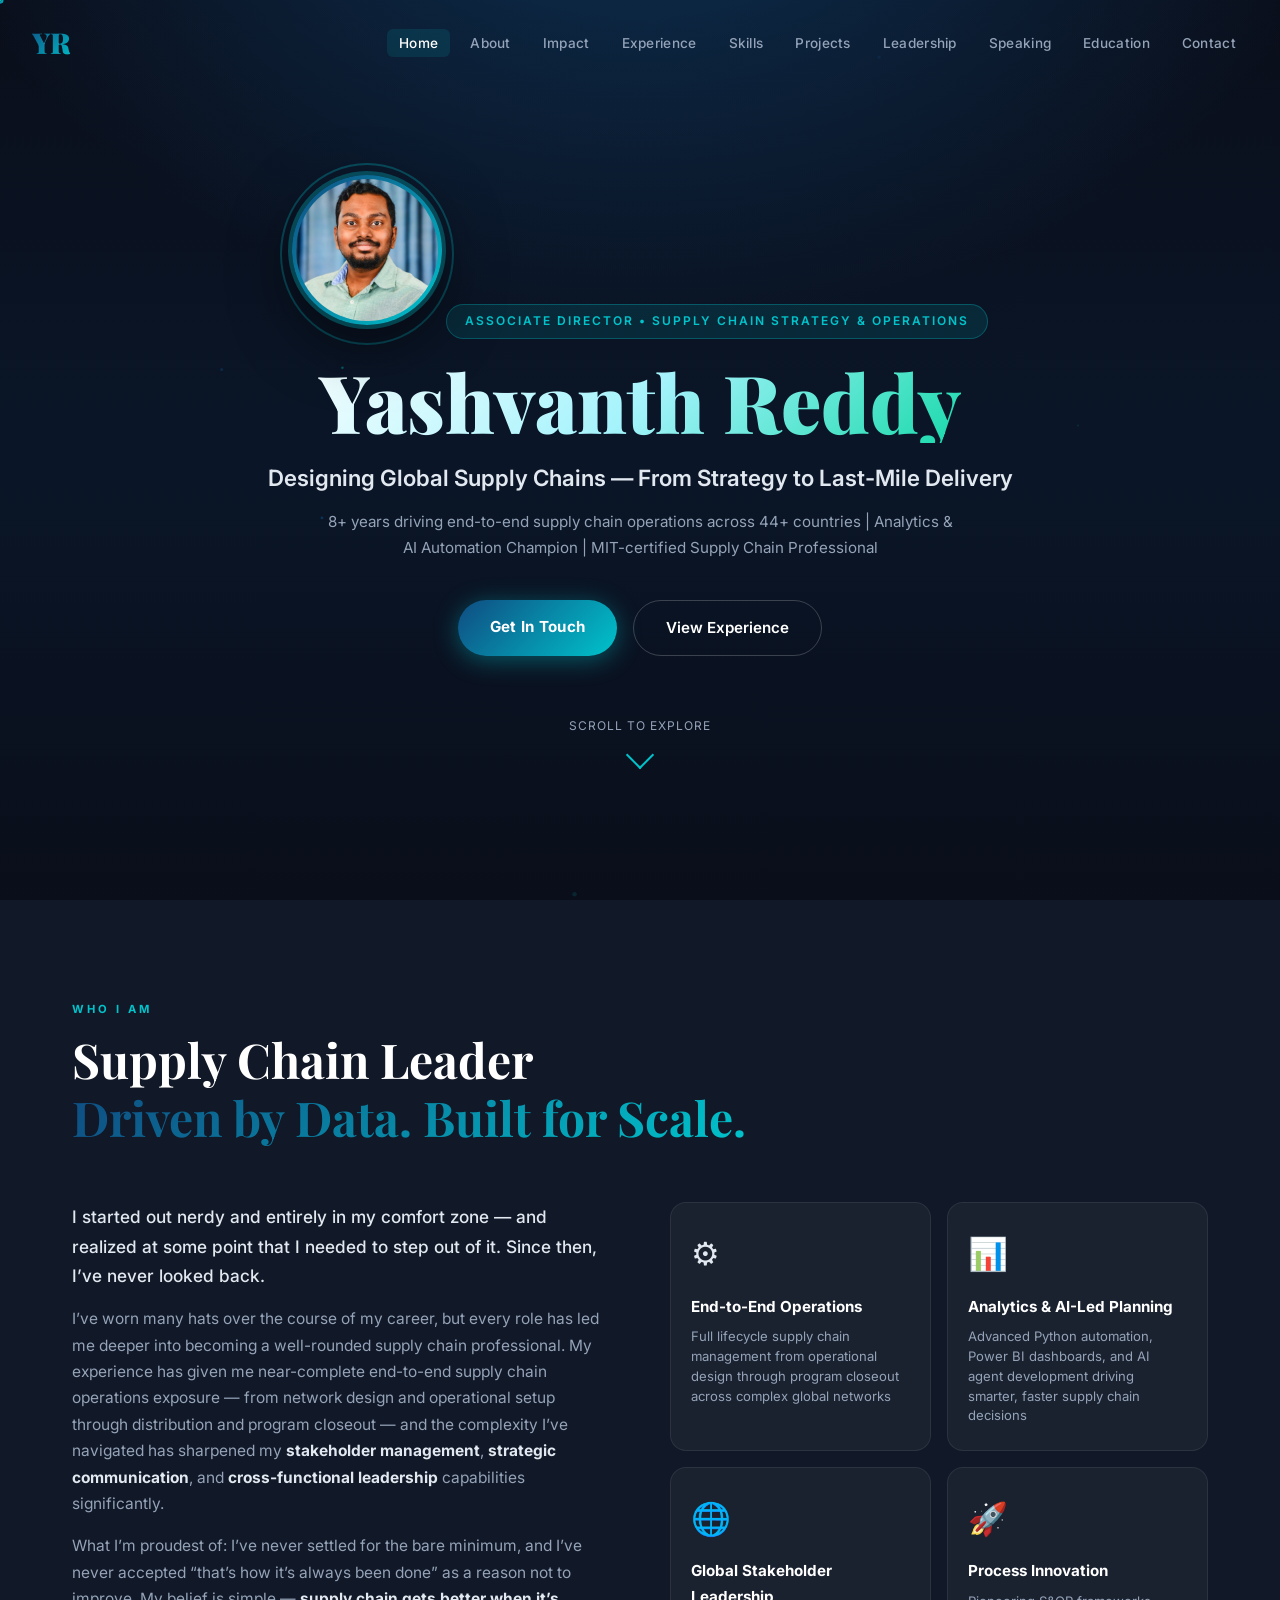
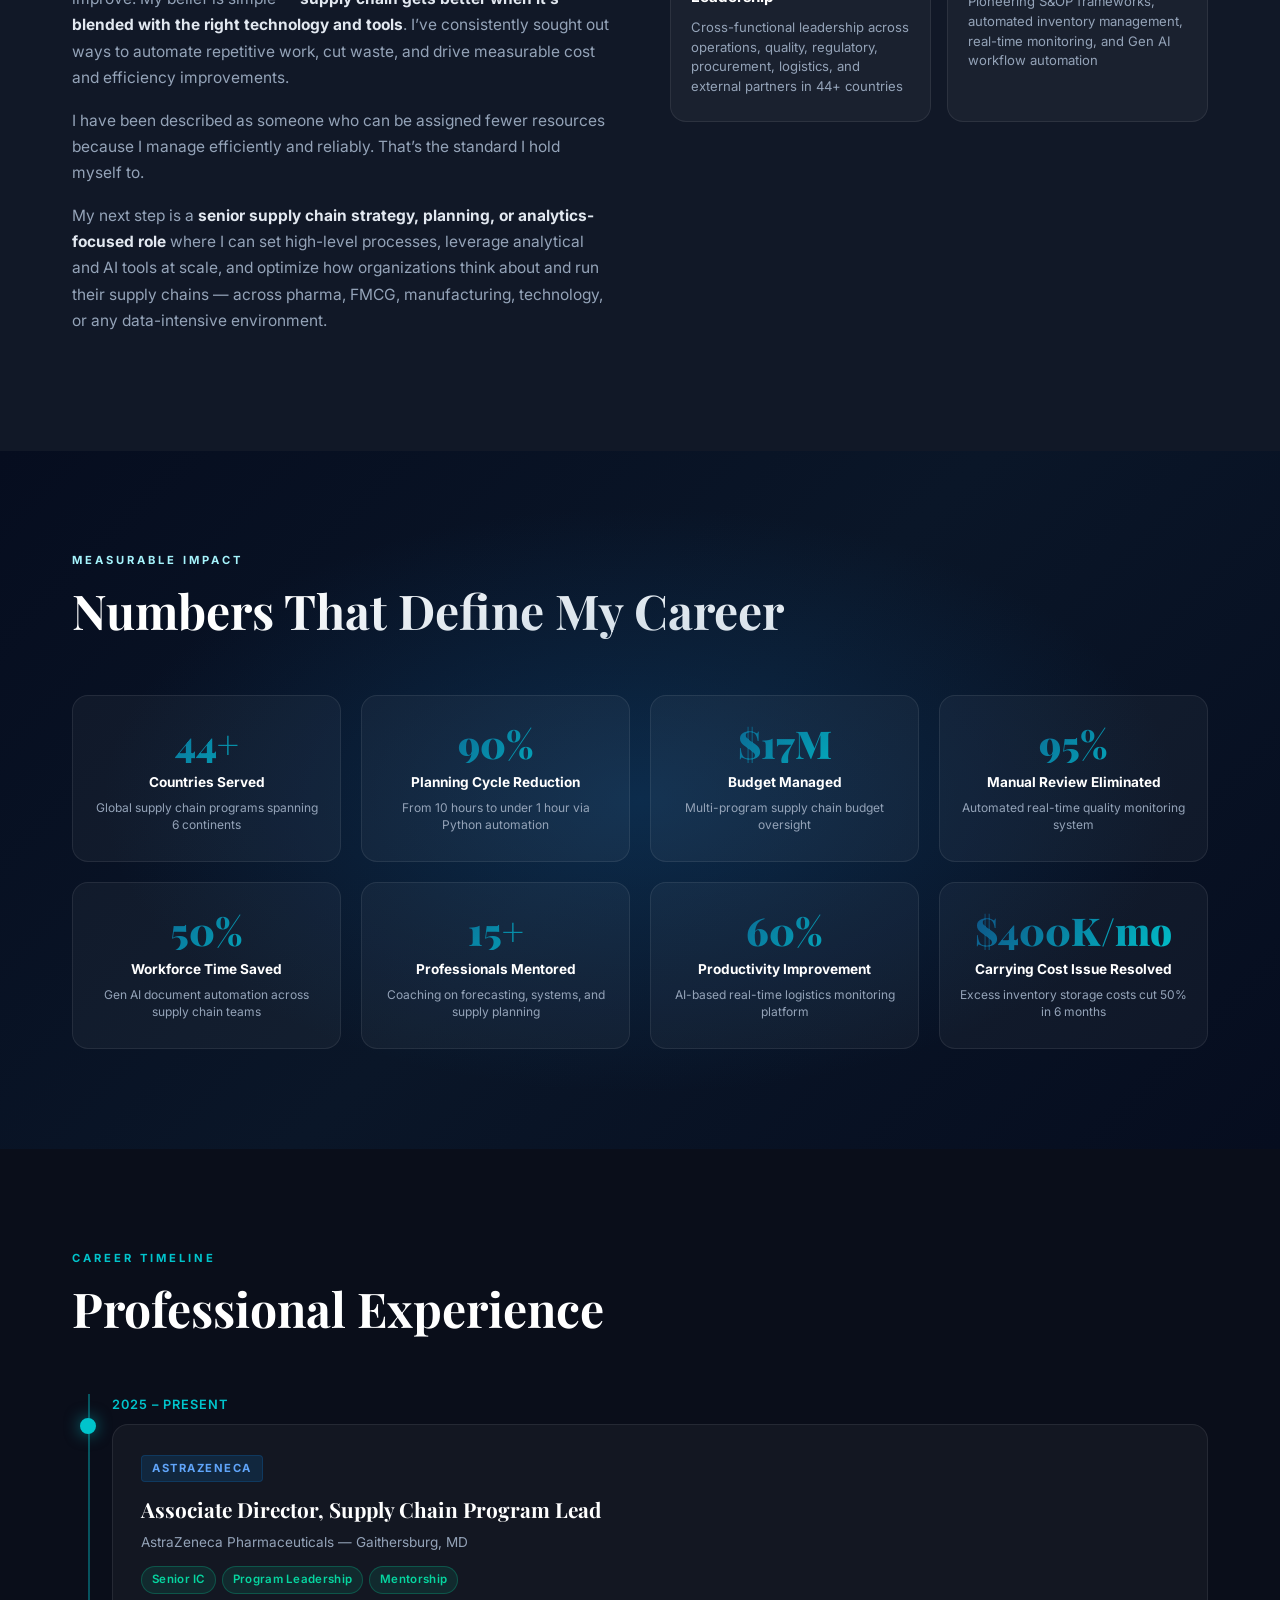
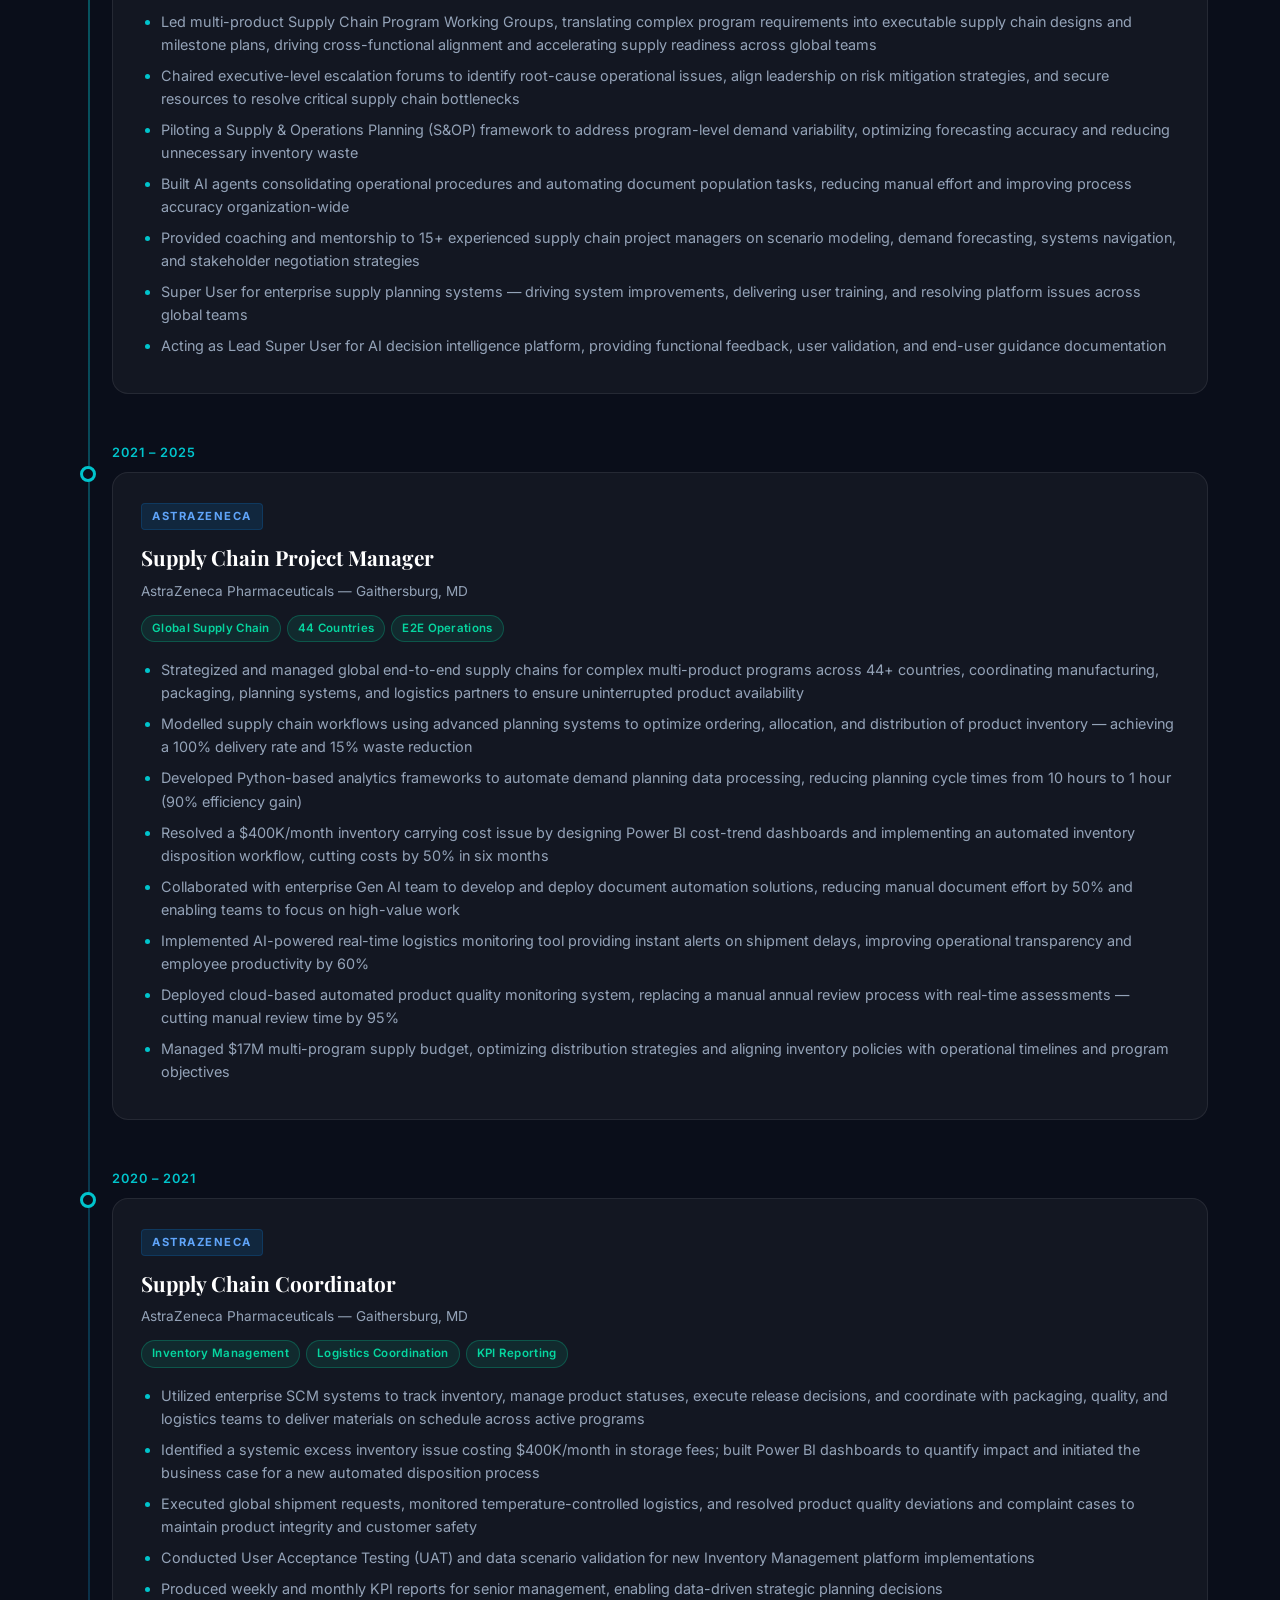
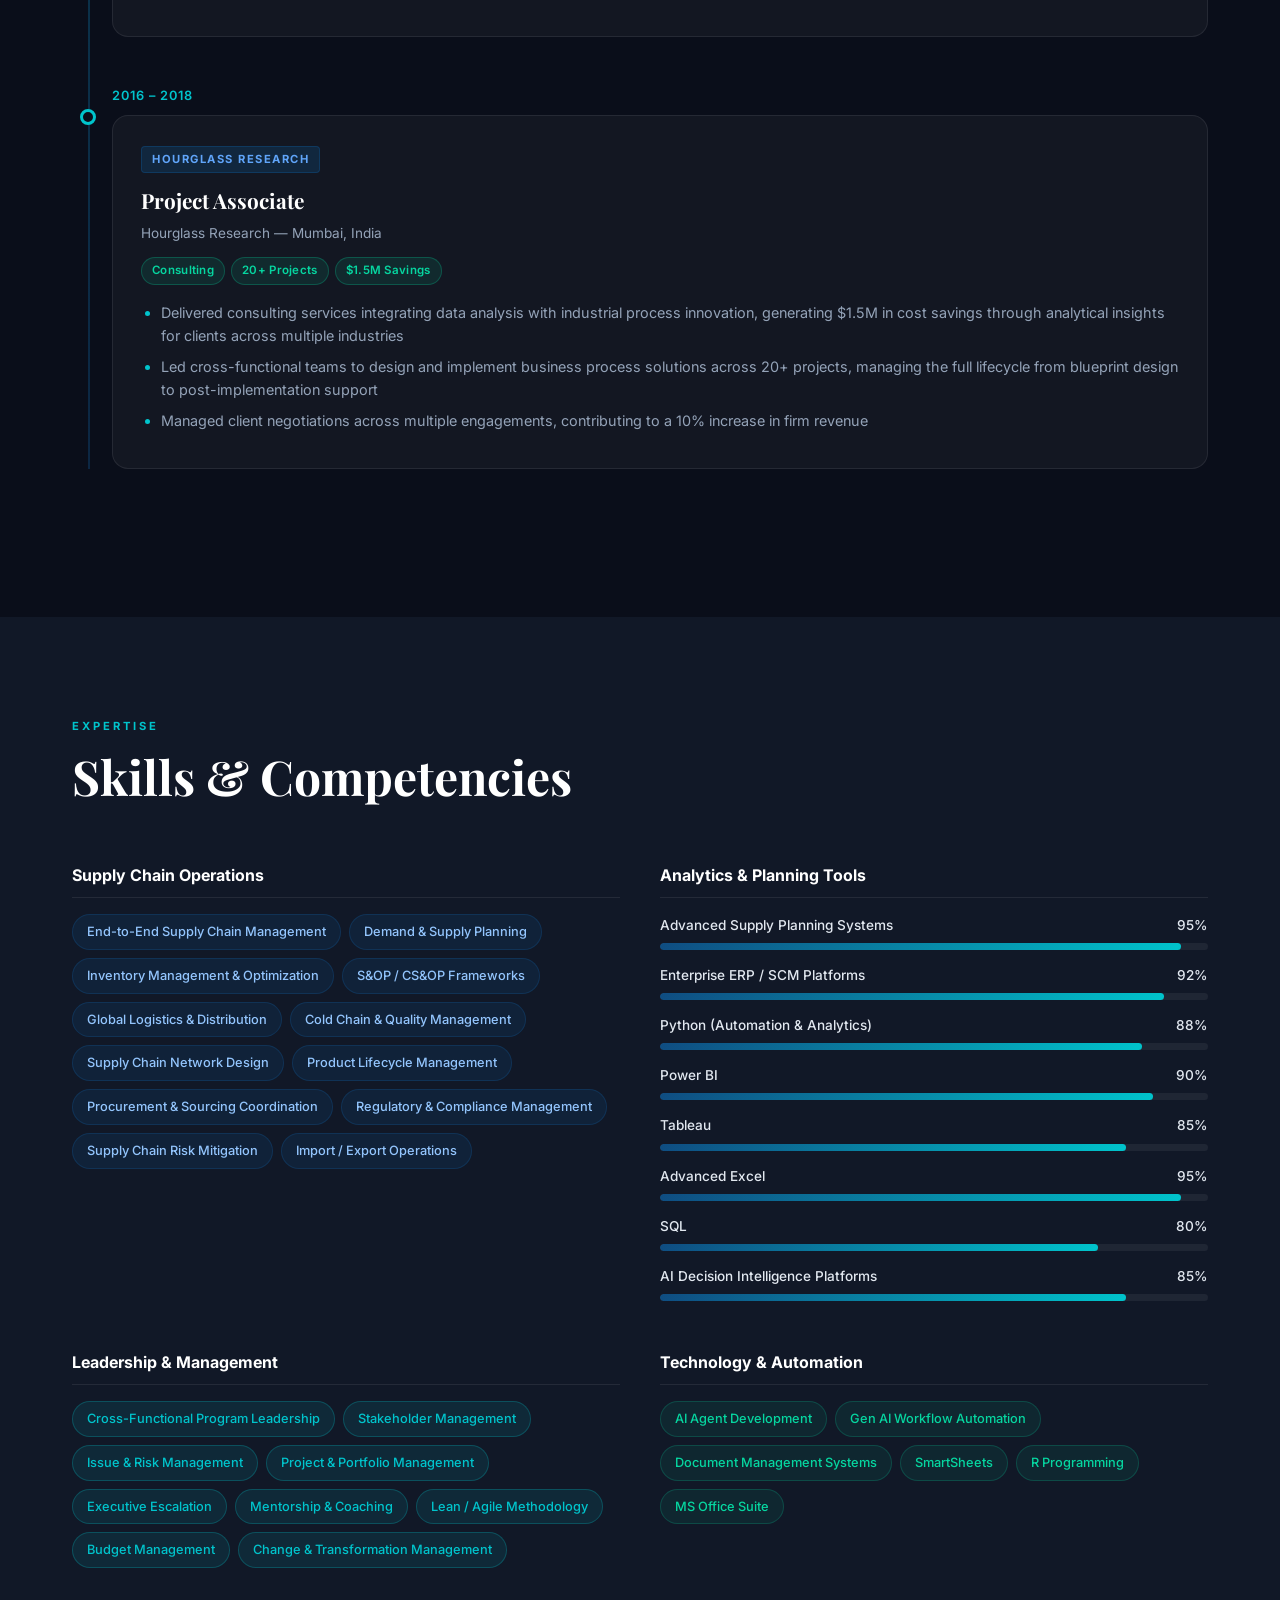
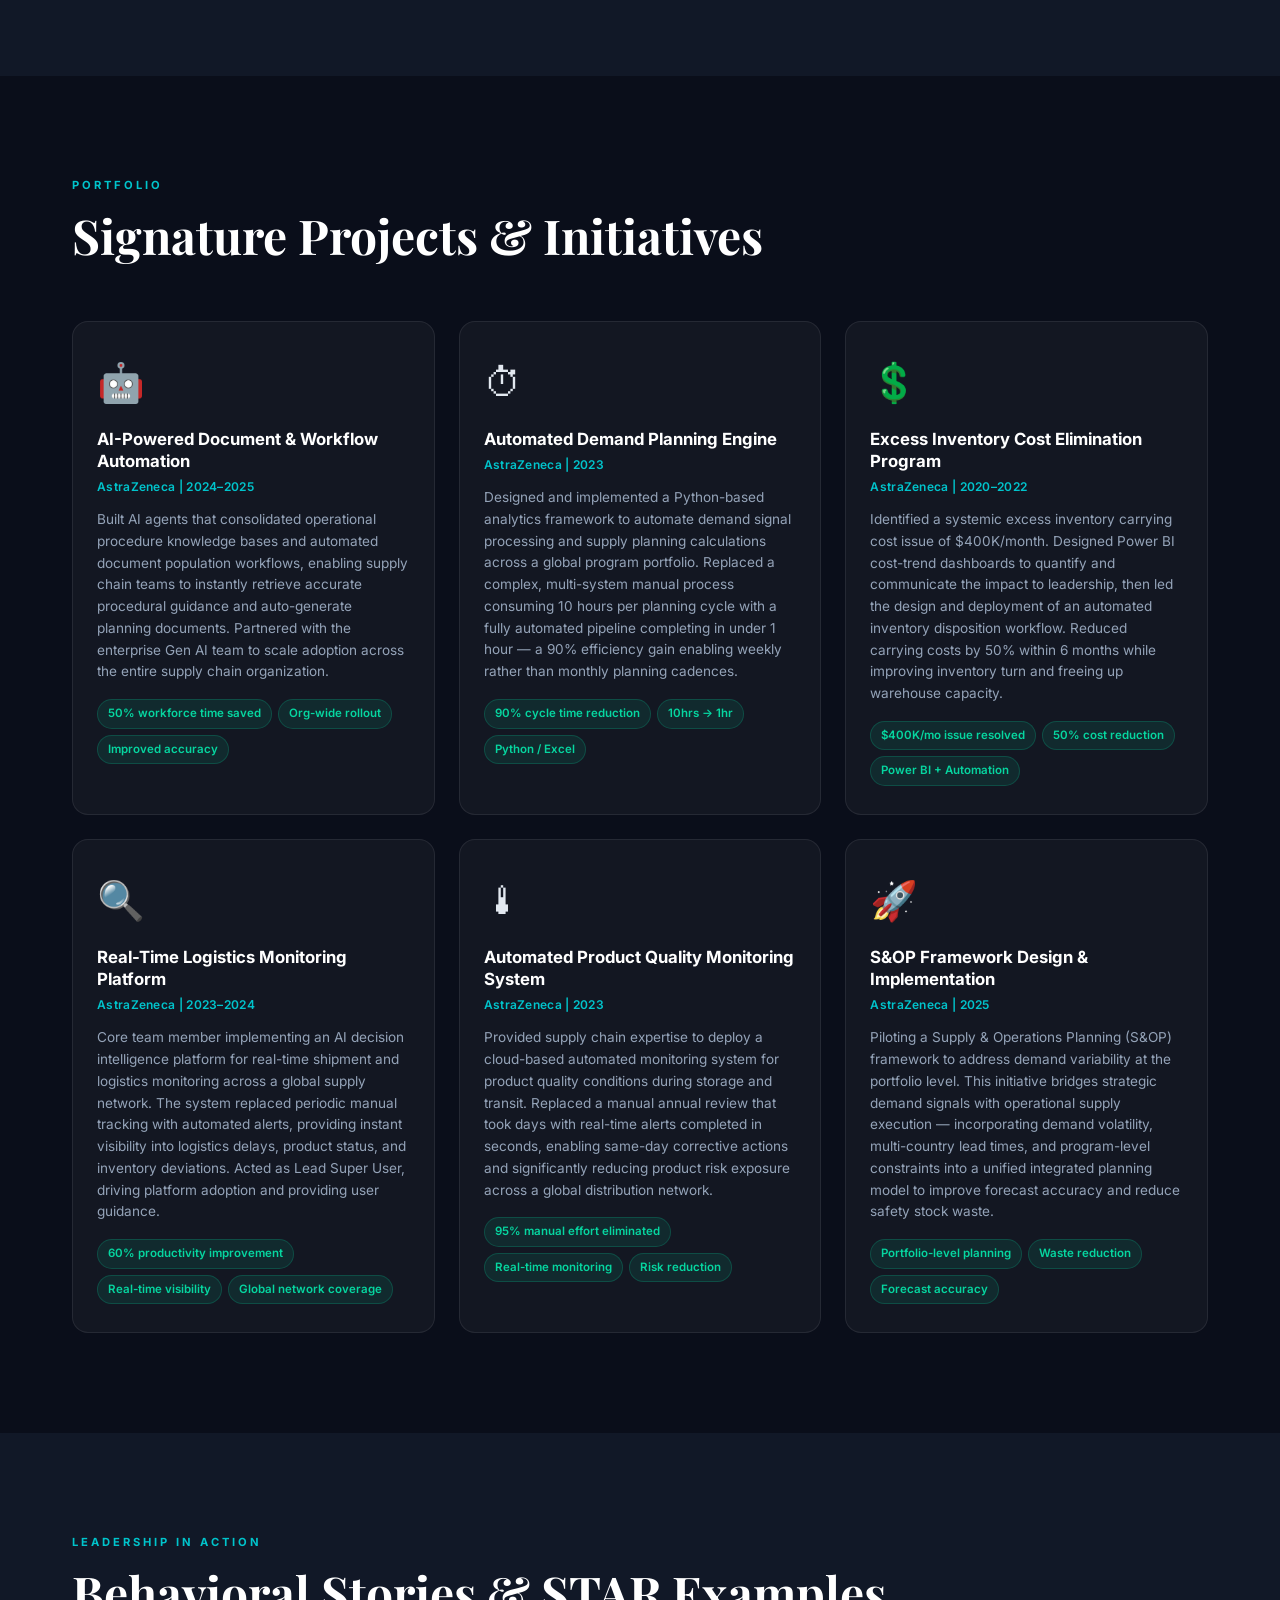
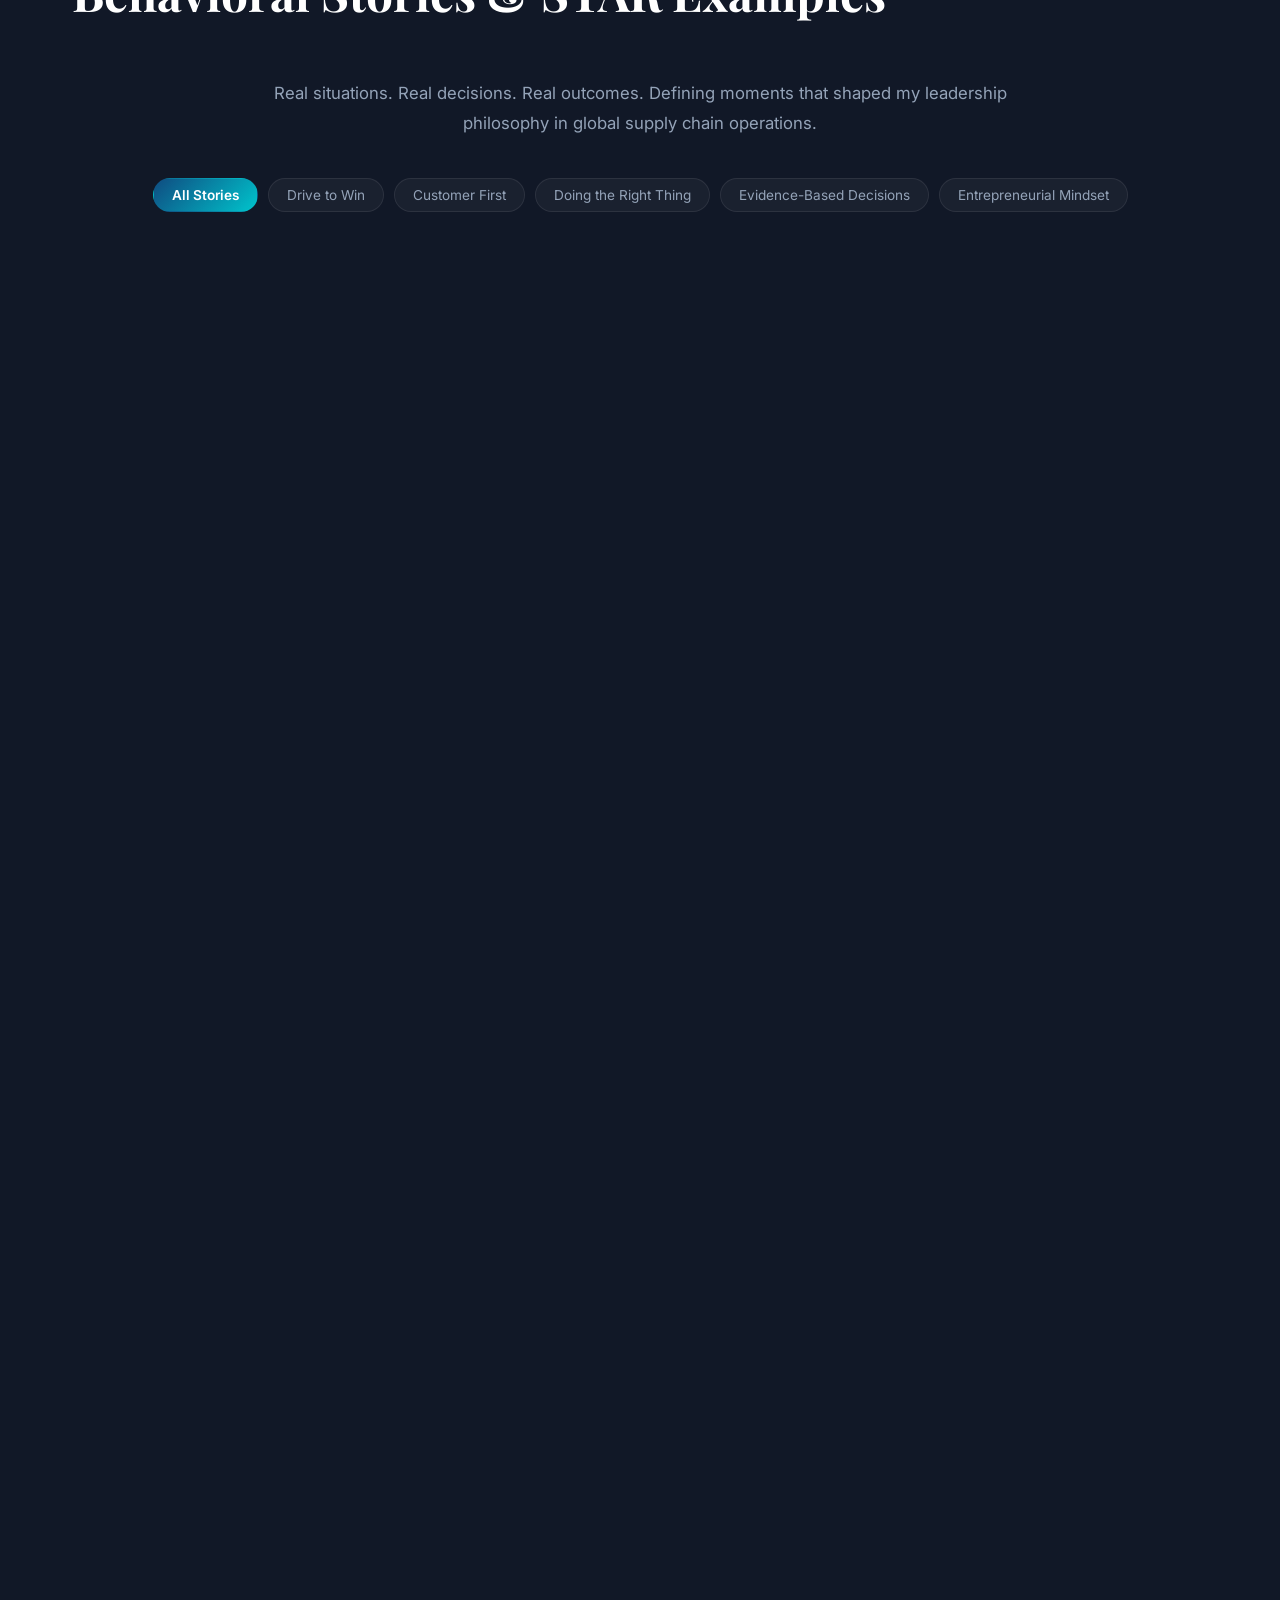
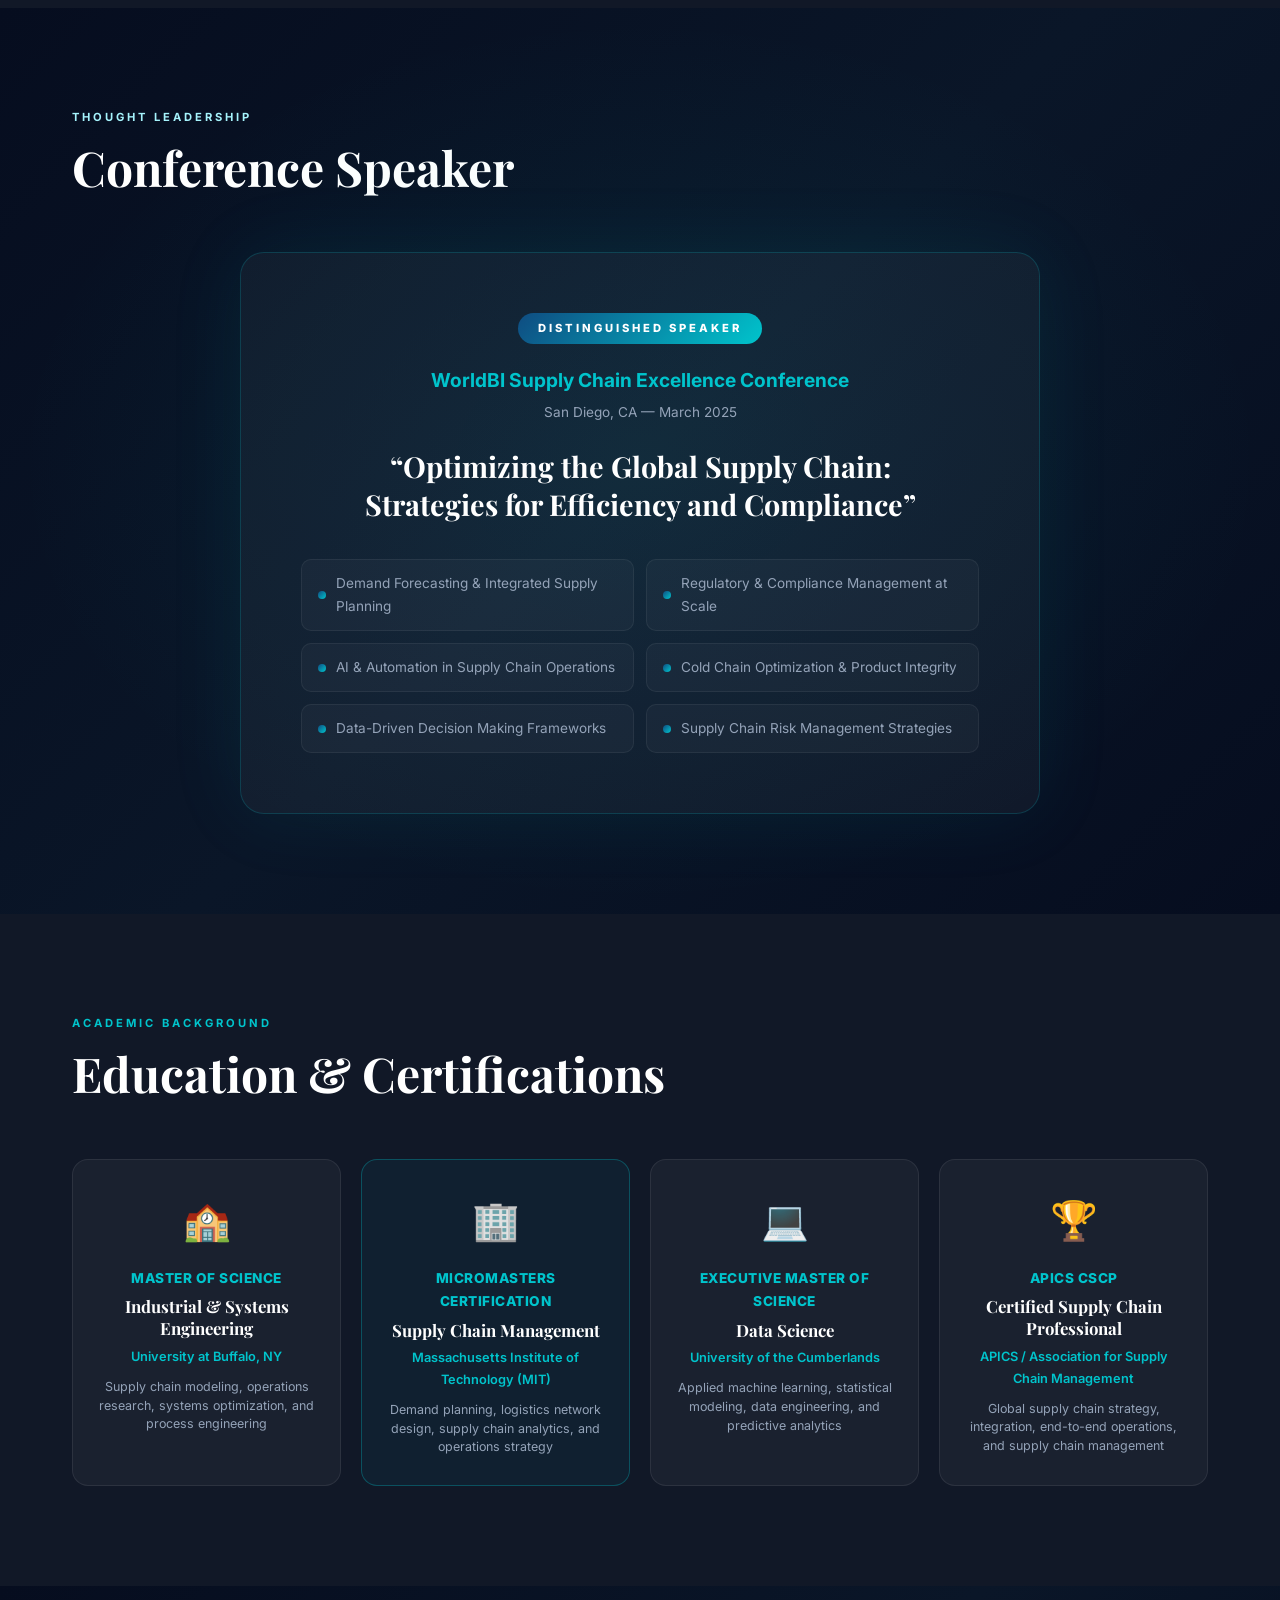
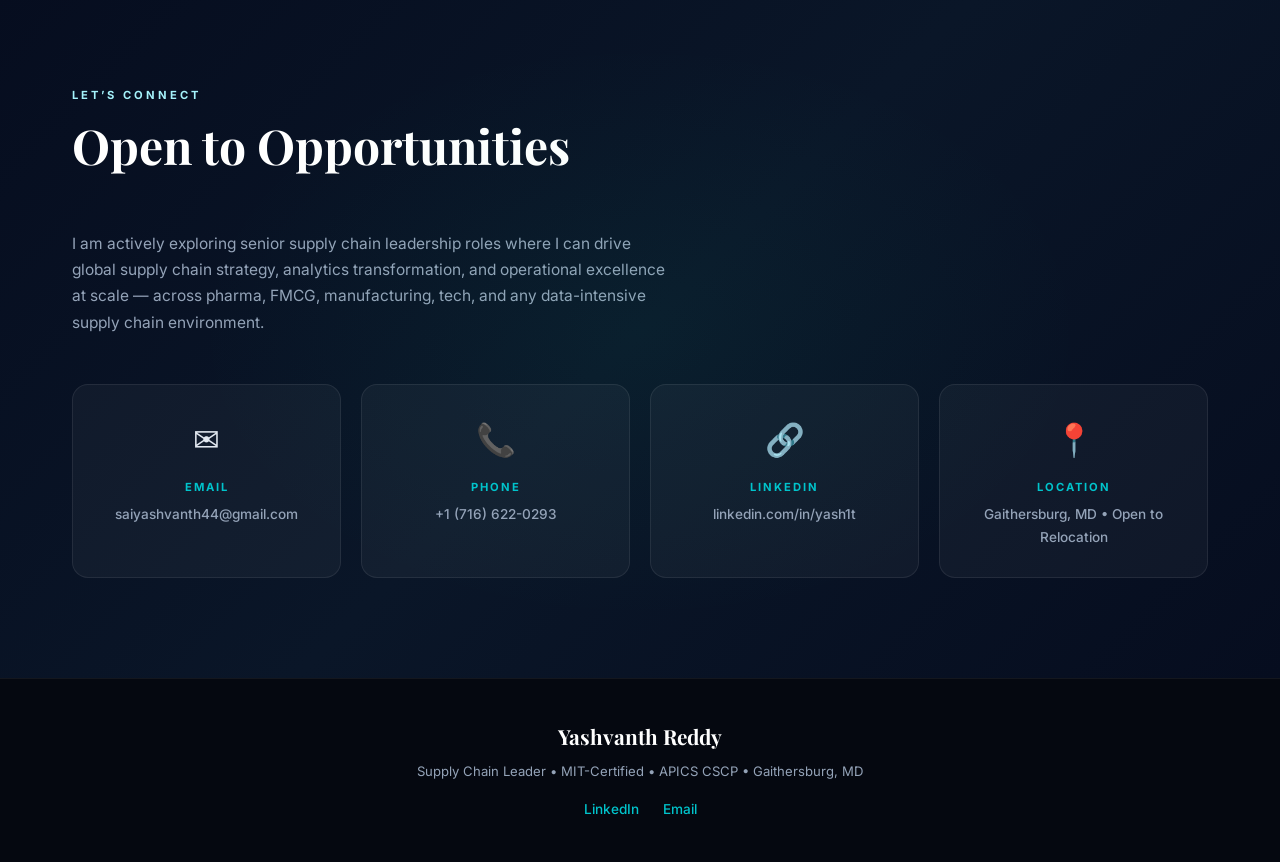
==== v2/index.html @ c94b465d "Initial portfolio deployment" ====
<!DOCTYPE html>
<html lang="en">
<head>
  <meta charset="UTF-8" />
  <meta name="viewport" content="width=device-width, initial-scale=1.0" />
  <title>Yashvanth Reddy | Supply Chain Leader</title>
  <link rel="preconnect" href="https://fonts.googleapis.com" />
  <link href="https://fonts.googleapis.com/css2?family=Inter:wght@300;400;500;600;700;800;900&family=Playfair+Display:wght@700;900&display=swap" rel="stylesheet" />
  <link rel="stylesheet" href="style.css" />
  <link rel="stylesheet" href="stories_extra.css" />
</head>
<body>

<!-- ===================== NAVIGATION ===================== -->
<nav id="navbar">
  <div class="nav-container">
    <div class="nav-logo">YR</div>
    <ul class="nav-links">
      <li><a href="#hero">Home</a></li>
      <li><a href="#about">About</a></li>
      <li><a href="#impact">Impact</a></li>
      <li><a href="#experience">Experience</a></li>
      <li><a href="#skills">Skills</a></li>
      <li><a href="#projects">Projects</a></li>
      <li><a href="#stories">Leadership</a></li>
      <li><a href="#speaking">Speaking</a></li>
      <li><a href="#education">Education</a></li>
      <li><a href="#contact">Contact</a></li>
    </ul>
    <div class="nav-toggle" id="navToggle">
      <span></span><span></span><span></span>
    </div>
  </div>
</nav>

<!-- ===================== HERO ===================== -->
<section id="hero">
  <div class="hero-particles" id="particles"></div>
  <div class="hero-content">
    <div class="hero-photo-wrap">
      <img src="profile.jpg" alt="Yashvanth Reddy" class="hero-photo" />
      <div class="hero-photo-ring"></div>
    </div>
    <div class="hero-badge">Associate Director &bull; Supply Chain Strategy &amp; Operations</div>
    <h1 class="hero-name">Yashvanth Reddy</h1>
    <p class="hero-tagline">Designing Global Supply Chains &mdash; From Strategy to Last-Mile Delivery</p>
    <p class="hero-sub">8+ years driving end-to-end supply chain operations across 44+ countries | Analytics &amp; AI Automation Champion | MIT-certified Supply Chain Professional</p>
    <div class="hero-cta-wrap">
      <a href="#contact" class="btn-primary">Get In Touch</a>
      <a href="#experience" class="btn-outline">View Experience</a>
    </div>
    <div class="hero-scroll-hint">
      <span>Scroll to explore</span>
      <div class="scroll-arrow"></div>
    </div>
  </div>
</section>

<!-- ===================== ABOUT ===================== -->
<section id="about">
  <div class="section-container">
    <div class="section-label">Who I Am</div>
    <h2 class="section-title">Supply Chain Leader<br/><span class="gradient-text">Driven by Data. Built for Scale.</span></h2>
    <div class="about-grid">
      <div class="about-text">
        <p class="about-intro">I started out nerdy and entirely in my comfort zone &mdash; and realized at some point that I needed to step out of it. Since then, I&rsquo;ve never looked back.</p>
        <p>I&rsquo;ve worn many hats over the course of my career, but every role has led me deeper into becoming a well-rounded supply chain professional. My experience has given me near-complete end-to-end supply chain operations exposure &mdash; from network design and operational setup through distribution and program closeout &mdash; and the complexity I&rsquo;ve navigated has sharpened my <strong>stakeholder management</strong>, <strong>strategic communication</strong>, and <strong>cross-functional leadership</strong> capabilities significantly.</p>
        <p>What I&rsquo;m proudest of: I&rsquo;ve never settled for the bare minimum, and I&rsquo;ve never accepted &ldquo;that&rsquo;s how it&rsquo;s always been done&rdquo; as a reason not to improve. My belief is simple &mdash; <strong>supply chain gets better when it&rsquo;s blended with the right technology and tools</strong>. I&rsquo;ve consistently sought out ways to automate repetitive work, cut waste, and drive measurable cost and efficiency improvements.</p>
        <p>I have been described as someone who can be assigned fewer resources because I manage efficiently and reliably. That&rsquo;s the standard I hold myself to.</p>
        <p>My next step is a <strong>senior supply chain strategy, planning, or analytics-focused role</strong> where I can set high-level processes, leverage analytical and AI tools at scale, and optimize how organizations think about and run their supply chains &mdash; across pharma, FMCG, manufacturing, technology, or any data-intensive environment.
      </div>
      <div class="about-pillars">
        <div class="pillar-card">
          <div class="pillar-icon">&#9881;</div>
          <div class="pillar-title">End-to-End Operations</div>
          <div class="pillar-desc">Full lifecycle supply chain management from operational design through program closeout across complex global networks</div>
        </div>
        <div class="pillar-card">
          <div class="pillar-icon">&#128202;</div>
          <div class="pillar-title">Analytics &amp; AI-Led Planning</div>
          <div class="pillar-desc">Advanced Python automation, Power BI dashboards, and AI agent development driving smarter, faster supply chain decisions</div>
        </div>
        <div class="pillar-card">
          <div class="pillar-icon">&#127760;</div>
          <div class="pillar-title">Global Stakeholder Leadership</div>
          <div class="pillar-desc">Cross-functional leadership across operations, quality, regulatory, procurement, logistics, and external partners in 44+ countries</div>
        </div>
        <div class="pillar-card">
          <div class="pillar-icon">&#128640;</div>
          <div class="pillar-title">Process Innovation</div>
          <div class="pillar-desc">Pioneering S&amp;OP frameworks, automated inventory management, real-time monitoring, and Gen AI workflow automation</div>
        </div>
      </div>
    </div>
  </div>
</section>

<!-- ===================== IMPACT METRICS ===================== -->
<section id="impact">
  <div class="impact-bg"></div>
  <div class="section-container">
    <div class="section-label" style="color:#a5f3fc;">Measurable Impact</div>
    <h2 class="section-title" style="color:#fff;">Numbers That Define My Career</h2>
    <div class="metrics-grid">
      <div class="metric-card">
        <div class="metric-number" data-target="44" data-suffix="+">0</div>
        <div class="metric-label">Countries Served</div>
        <div class="metric-desc">Global supply chain programs spanning 6 continents</div>
      </div>
      <div class="metric-card">
        <div class="metric-number" data-target="90" data-suffix="%">0</div>
        <div class="metric-label">Planning Cycle Reduction</div>
        <div class="metric-desc">From 10 hours to under 1 hour via Python automation</div>
      </div>
      <div class="metric-card">
        <div class="metric-number" data-prefix="$" data-target="17" data-suffix="M">0</div>
        <div class="metric-label">Budget Managed</div>
        <div class="metric-desc">Multi-program supply chain budget oversight</div>
      </div>
      <div class="metric-card">
        <div class="metric-number" data-target="95" data-suffix="%">0</div>
        <div class="metric-label">Manual Review Eliminated</div>
        <div class="metric-desc">Automated real-time quality monitoring system</div>
      </div>
      <div class="metric-card">
        <div class="metric-number" data-target="50" data-suffix="%">0</div>
        <div class="metric-label">Workforce Time Saved</div>
        <div class="metric-desc">Gen AI document automation across supply chain teams</div>
      </div>
      <div class="metric-card">
        <div class="metric-number" data-target="15" data-suffix="+">0</div>
        <div class="metric-label">Professionals Mentored</div>
        <div class="metric-desc">Coaching on forecasting, systems, and supply planning</div>
      </div>
      <div class="metric-card">
        <div class="metric-number" data-target="60" data-suffix="%">0</div>
        <div class="metric-label">Productivity Improvement</div>
        <div class="metric-desc">AI-based real-time logistics monitoring platform</div>
      </div>
      <div class="metric-card">
        <div class="metric-number" data-prefix="$" data-target="400" data-suffix="K/mo">0</div>
        <div class="metric-label">Carrying Cost Issue Resolved</div>
        <div class="metric-desc">Excess inventory storage costs cut 50% in 6 months</div>
      </div>
    </div>
  </div>
</section>

<!-- ===================== EXPERIENCE ===================== -->
<section id="experience">
  <div class="section-container">
    <div class="section-label">Career Timeline</div>
    <h2 class="section-title">Professional Experience</h2>
    <div class="timeline">

      <div class="timeline-item active">
        <div class="timeline-dot"></div>
        <div class="timeline-date">2025 &ndash; Present</div>
        <div class="timeline-card">
          <div class="timeline-company-badge">AstraZeneca</div>
          <div class="timeline-role">Associate Director, Supply Chain Program Lead</div>
          <div class="timeline-company">AstraZeneca Pharmaceuticals &mdash; Gaithersburg, MD</div>
          <div class="timeline-tag-row">
            <span class="tag">Senior IC</span>
            <span class="tag">Program Leadership</span>
            <span class="tag">Mentorship</span>
          </div>
          <ul class="timeline-bullets">
            <li>Led multi-product Supply Chain Program Working Groups, translating complex program requirements into executable supply chain designs and milestone plans, driving cross-functional alignment and accelerating supply readiness across global teams</li>
            <li>Chaired executive-level escalation forums to identify root-cause operational issues, align leadership on risk mitigation strategies, and secure resources to resolve critical supply chain bottlenecks</li>
            <li>Piloting a Supply &amp; Operations Planning (S&amp;OP) framework to address program-level demand variability, optimizing forecasting accuracy and reducing unnecessary inventory waste</li>
            <li>Built AI agents consolidating operational procedures and automating document population tasks, reducing manual effort and improving process accuracy organization-wide</li>
            <li>Provided coaching and mentorship to 15+ experienced supply chain project managers on scenario modeling, demand forecasting, systems navigation, and stakeholder negotiation strategies</li>
            <li>Super User for enterprise supply planning systems &mdash; driving system improvements, delivering user training, and resolving platform issues across global teams</li>
            <li>Acting as Lead Super User for AI decision intelligence platform, providing functional feedback, user validation, and end-user guidance documentation</li>
          </ul>
        </div>
      </div>

      <div class="timeline-item">
        <div class="timeline-dot"></div>
        <div class="timeline-date">2021 &ndash; 2025</div>
        <div class="timeline-card">
          <div class="timeline-company-badge">AstraZeneca</div>
          <div class="timeline-role">Supply Chain Project Manager</div>
          <div class="timeline-company">AstraZeneca Pharmaceuticals &mdash; Gaithersburg, MD</div>
          <div class="timeline-tag-row">
            <span class="tag">Global Supply Chain</span>
            <span class="tag">44 Countries</span>
            <span class="tag">E2E Operations</span>
          </div>
          <ul class="timeline-bullets">
            <li>Strategized and managed global end-to-end supply chains for complex multi-product programs across 44+ countries, coordinating manufacturing, packaging, planning systems, and logistics partners to ensure uninterrupted product availability</li>
            <li>Modelled supply chain workflows using advanced planning systems to optimize ordering, allocation, and distribution of product inventory &mdash; achieving a 100% delivery rate and 15% waste reduction</li>
            <li>Developed Python-based analytics frameworks to automate demand planning data processing, reducing planning cycle times from 10 hours to 1 hour (90% efficiency gain)</li>
            <li>Resolved a $400K/month inventory carrying cost issue by designing Power BI cost-trend dashboards and implementing an automated inventory disposition workflow, cutting costs by 50% in six months</li>
            <li>Collaborated with enterprise Gen AI team to develop and deploy document automation solutions, reducing manual document effort by 50% and enabling teams to focus on high-value work</li>
            <li>Implemented AI-powered real-time logistics monitoring tool providing instant alerts on shipment delays, improving operational transparency and employee productivity by 60%</li>
            <li>Deployed cloud-based automated product quality monitoring system, replacing a manual annual review process with real-time assessments &mdash; cutting manual review time by 95%</li>
            <li>Managed $17M multi-program supply budget, optimizing distribution strategies and aligning inventory policies with operational timelines and program objectives</li>
          </ul>
        </div>
      </div>

      <div class="timeline-item">
        <div class="timeline-dot"></div>
        <div class="timeline-date">2020 &ndash; 2021</div>
        <div class="timeline-card">
          <div class="timeline-company-badge">AstraZeneca</div>
          <div class="timeline-role">Supply Chain Coordinator</div>
          <div class="timeline-company">AstraZeneca Pharmaceuticals &mdash; Gaithersburg, MD</div>
          <div class="timeline-tag-row">
            <span class="tag">Inventory Management</span>
            <span class="tag">Logistics Coordination</span>
            <span class="tag">KPI Reporting</span>
          </div>
          <ul class="timeline-bullets">
            <li>Utilized enterprise SCM systems to track inventory, manage product statuses, execute release decisions, and coordinate with packaging, quality, and logistics teams to deliver materials on schedule across active programs</li>
            <li>Identified a systemic excess inventory issue costing $400K/month in storage fees; built Power BI dashboards to quantify impact and initiated the business case for a new automated disposition process</li>
            <li>Executed global shipment requests, monitored temperature-controlled logistics, and resolved product quality deviations and complaint cases to maintain product integrity and customer safety</li>
            <li>Conducted User Acceptance Testing (UAT) and data scenario validation for new Inventory Management platform implementations</li>
            <li>Produced weekly and monthly KPI reports for senior management, enabling data-driven strategic planning decisions</li>
          </ul>
        </div>
      </div>

      <div class="timeline-item">
        <div class="timeline-dot"></div>
        <div class="timeline-date">2016 &ndash; 2018</div>
        <div class="timeline-card">
          <div class="timeline-company-badge">Hourglass Research</div>
          <div class="timeline-role">Project Associate</div>
          <div class="timeline-company">Hourglass Research &mdash; Mumbai, India</div>
          <div class="timeline-tag-row">
            <span class="tag">Consulting</span>
            <span class="tag">20+ Projects</span>
            <span class="tag">$1.5M Savings</span>
          </div>
          <ul class="timeline-bullets">
            <li>Delivered consulting services integrating data analysis with industrial process innovation, generating $1.5M in cost savings through analytical insights for clients across multiple industries</li>
            <li>Led cross-functional teams to design and implement business process solutions across 20+ projects, managing the full lifecycle from blueprint design to post-implementation support</li>
            <li>Managed client negotiations across multiple engagements, contributing to a 10% increase in firm revenue</li>
          </ul>
        </div>
      </div>

    </div>
  </div>
</section>

<!-- ===================== SKILLS ===================== -->
<section id="skills">
  <div class="section-container">
    <div class="section-label">Expertise</div>
    <h2 class="section-title">Skills &amp; Competencies</h2>
    <div class="skills-layout">

      <div class="skill-category">
        <h3 class="skill-cat-title">Supply Chain Operations</h3>
        <div class="skill-tags">
          <span class="stag stag-primary">End-to-End Supply Chain Management</span>
          <span class="stag stag-primary">Demand &amp; Supply Planning</span>
          <span class="stag stag-primary">Inventory Management &amp; Optimization</span>
          <span class="stag stag-primary">S&amp;OP / CS&amp;OP Frameworks</span>
          <span class="stag stag-primary">Global Logistics &amp; Distribution</span>
          <span class="stag stag-primary">Cold Chain &amp; Quality Management</span>
          <span class="stag stag-primary">Supply Chain Network Design</span>
          <span class="stag stag-primary">Product Lifecycle Management</span>
          <span class="stag stag-primary">Procurement &amp; Sourcing Coordination</span>
          <span class="stag stag-primary">Regulatory &amp; Compliance Management</span>
          <span class="stag stag-primary">Supply Chain Risk Mitigation</span>
          <span class="stag stag-primary">Import / Export Operations</span>
        </div>
      </div>

      <div class="skill-category">
        <h3 class="skill-cat-title">Analytics &amp; Planning Tools</h3>
        <div class="skill-bars">
          <div class="skill-bar-item">
            <div class="skill-bar-label"><span>Advanced Supply Planning Systems</span><span>95%</span></div>
            <div class="skill-bar-track"><div class="skill-bar-fill" data-width="95"></div></div>
          </div>
          <div class="skill-bar-item">
            <div class="skill-bar-label"><span>Enterprise ERP / SCM Platforms</span><span>92%</span></div>
            <div class="skill-bar-track"><div class="skill-bar-fill" data-width="92"></div></div>
          </div>
          <div class="skill-bar-item">
            <div class="skill-bar-label"><span>Python (Automation &amp; Analytics)</span><span>88%</span></div>
            <div class="skill-bar-track"><div class="skill-bar-fill" data-width="88"></div></div>
          </div>
          <div class="skill-bar-item">
            <div class="skill-bar-label"><span>Power BI</span><span>90%</span></div>
            <div class="skill-bar-track"><div class="skill-bar-fill" data-width="90"></div></div>
          </div>
          <div class="skill-bar-item">
            <div class="skill-bar-label"><span>Tableau</span><span>85%</span></div>
            <div class="skill-bar-track"><div class="skill-bar-fill" data-width="85"></div></div>
          </div>
          <div class="skill-bar-item">
            <div class="skill-bar-label"><span>Advanced Excel</span><span>95%</span></div>
            <div class="skill-bar-track"><div class="skill-bar-fill" data-width="95"></div></div>
          </div>
          <div class="skill-bar-item">
            <div class="skill-bar-label"><span>SQL</span><span>80%</span></div>
            <div class="skill-bar-track"><div class="skill-bar-fill" data-width="80"></div></div>
          </div>
          <div class="skill-bar-item">
            <div class="skill-bar-label"><span>AI Decision Intelligence Platforms</span><span>85%</span></div>
            <div class="skill-bar-track"><div class="skill-bar-fill" data-width="85"></div></div>
          </div>
        </div>
      </div>

      <div class="skill-category">
        <h3 class="skill-cat-title">Leadership &amp; Management</h3>
        <div class="skill-tags">
          <span class="stag stag-secondary">Cross-Functional Program Leadership</span>
          <span class="stag stag-secondary">Stakeholder Management</span>
          <span class="stag stag-secondary">Issue &amp; Risk Management</span>
          <span class="stag stag-secondary">Project &amp; Portfolio Management</span>
          <span class="stag stag-secondary">Executive Escalation</span>
          <span class="stag stag-secondary">Mentorship &amp; Coaching</span>
          <span class="stag stag-secondary">Lean / Agile Methodology</span>
          <span class="stag stag-secondary">Budget Management</span>
          <span class="stag stag-secondary">Change &amp; Transformation Management</span>
        </div>
      </div>

      <div class="skill-category">
        <h3 class="skill-cat-title">Technology &amp; Automation</h3>
        <div class="skill-tags">
          <span class="stag stag-tertiary">AI Agent Development</span>
          <span class="stag stag-tertiary">Gen AI Workflow Automation</span>
          <span class="stag stag-tertiary">Document Management Systems</span>
          <span class="stag stag-tertiary">SmartSheets</span>
          <span class="stag stag-tertiary">R Programming</span>
          <span class="stag stag-tertiary">MS Office Suite</span>
        </div>
      </div>

    </div>
  </div>
</section>

<!-- ===================== KEY PROJECTS ===================== -->
<section id="projects">
  <div class="section-container">
    <div class="section-label">Portfolio</div>
    <h2 class="section-title">Signature Projects &amp; Initiatives</h2>
    <div class="projects-grid">

      <div class="proj-card">
        <div class="proj-icon">&#129302;</div>
        <div class="proj-title">AI-Powered Document &amp; Workflow Automation</div>
        <div class="proj-context">AstraZeneca | 2024&ndash;2025</div>
        <p class="proj-desc">Built AI agents that consolidated operational procedure knowledge bases and automated document population workflows, enabling supply chain teams to instantly retrieve accurate procedural guidance and auto-generate planning documents. Partnered with the enterprise Gen AI team to scale adoption across the entire supply chain organization.</p>
        <div class="proj-outcomes">
          <span class="outcome-chip">50% workforce time saved</span>
          <span class="outcome-chip">Org-wide rollout</span>
          <span class="outcome-chip">Improved accuracy</span>
        </div>
      </div>

      <div class="proj-card">
        <div class="proj-icon">&#9201;</div>
        <div class="proj-title">Automated Demand Planning Engine</div>
        <div class="proj-context">AstraZeneca | 2023</div>
        <p class="proj-desc">Designed and implemented a Python-based analytics framework to automate demand signal processing and supply planning calculations across a global program portfolio. Replaced a complex, multi-system manual process consuming 10 hours per planning cycle with a fully automated pipeline completing in under 1 hour &mdash; a 90% efficiency gain enabling weekly rather than monthly planning cadences.</p>
        <div class="proj-outcomes">
          <span class="outcome-chip">90% cycle time reduction</span>
          <span class="outcome-chip">10hrs &rarr; 1hr</span>
          <span class="outcome-chip">Python / Excel</span>
        </div>
      </div>

      <div class="proj-card">
        <div class="proj-icon">&#128178;</div>
        <div class="proj-title">Excess Inventory Cost Elimination Program</div>
        <div class="proj-context">AstraZeneca | 2020&ndash;2022</div>
        <p class="proj-desc">Identified a systemic excess inventory carrying cost issue of $400K/month. Designed Power BI cost-trend dashboards to quantify and communicate the impact to leadership, then led the design and deployment of an automated inventory disposition workflow. Reduced carrying costs by 50% within 6 months while improving inventory turn and freeing up warehouse capacity.</p>
        <div class="proj-outcomes">
          <span class="outcome-chip">$400K/mo issue resolved</span>
          <span class="outcome-chip">50% cost reduction</span>
          <span class="outcome-chip">Power BI + Automation</span>
        </div>
      </div>

      <div class="proj-card">
        <div class="proj-icon">&#128269;</div>
        <div class="proj-title">Real-Time Logistics Monitoring Platform</div>
        <div class="proj-context">AstraZeneca | 2023&ndash;2024</div>
        <p class="proj-desc">Core team member implementing an AI decision intelligence platform for real-time shipment and logistics monitoring across a global supply network. The system replaced periodic manual tracking with automated alerts, providing instant visibility into logistics delays, product status, and inventory deviations. Acted as Lead Super User, driving platform adoption and providing user guidance.</p>
        <div class="proj-outcomes">
          <span class="outcome-chip">60% productivity improvement</span>
          <span class="outcome-chip">Real-time visibility</span>
          <span class="outcome-chip">Global network coverage</span>
        </div>
      </div>

      <div class="proj-card">
        <div class="proj-icon">&#127777;</div>
        <div class="proj-title">Automated Product Quality Monitoring System</div>
        <div class="proj-context">AstraZeneca | 2023</div>
        <p class="proj-desc">Provided supply chain expertise to deploy a cloud-based automated monitoring system for product quality conditions during storage and transit. Replaced a manual annual review that took days with real-time alerts completed in seconds, enabling same-day corrective actions and significantly reducing product risk exposure across a global distribution network.</p>
        <div class="proj-outcomes">
          <span class="outcome-chip">95% manual effort eliminated</span>
          <span class="outcome-chip">Real-time monitoring</span>
          <span class="outcome-chip">Risk reduction</span>
        </div>
      </div>

      <div class="proj-card">
        <div class="proj-icon">&#128640;</div>
        <div class="proj-title">S&amp;OP Framework Design &amp; Implementation</div>
        <div class="proj-context">AstraZeneca | 2025</div>
        <p class="proj-desc">Piloting a Supply &amp; Operations Planning (S&amp;OP) framework to address demand variability at the portfolio level. This initiative bridges strategic demand signals with operational supply execution &mdash; incorporating demand volatility, multi-country lead times, and program-level constraints into a unified integrated planning model to improve forecast accuracy and reduce safety stock waste.</p>
        <div class="proj-outcomes">
          <span class="outcome-chip">Portfolio-level planning</span>
          <span class="outcome-chip">Waste reduction</span>
          <span class="outcome-chip">Forecast accuracy</span>
        </div>
      </div>

    </div>
  </div>
</section>


<!-- ===================== LEADERSHIP IN ACTION ===================== -->
<section id="stories">
  <div class="section-container">
    <div class="section-label">Leadership in Action</div>
    <h2 class="section-title">Behavioral Stories &amp; STAR Examples</h2>
    <p class="stories-intro">Real situations. Real decisions. Real outcomes. Defining moments that shaped my leadership philosophy in global supply chain operations.</p>

    <div class="stories-filter-row">
      <button class="story-filter-btn active" data-filter="all">All Stories</button>
      <button class="story-filter-btn" data-filter="win">Drive to Win</button>
      <button class="story-filter-btn" data-filter="customers">Customer First</button>
      <button class="story-filter-btn" data-filter="right">Doing the Right Thing</button>
      <button class="story-filter-btn" data-filter="science">Evidence-Based Decisions</button>
      <button class="story-filter-btn" data-filter="entrepreneurial">Entrepreneurial Mindset</button>
    </div>

    <div class="stories-grid" id="storiesGrid">

      <div class="story-card fade-in" data-value="win">
        <div class="story-value-badge badge-win">Drive to Win</div>
        <div class="story-title">Product Labelling Crisis &mdash; Compressed Recovery Timeline</div>
        <div class="story-context">Supply Chain Program Lead &bull; Global Operations</div>
        <div class="story-body">
          <div class="story-section"><span class="story-label">Situation</span>A critical product labelling error was discovered only 8 weeks before scheduled distribution &mdash; less than half the standard 16&ndash;20 week lead time. Product was destined for temperature-sensitive distribution across multiple markets.</div>
          <div class="story-section"><span class="story-label">Action</span>Immediately took ownership and escalated to program leadership. Identified bottlenecks in quality approval and invoicing workflows and fast-tracked them. Ran packaging and distribution workstreams in parallel rather than sequentially to compress the timeline.</div>
          <div class="story-section"><span class="story-label">Result</span>Completed packaging in 4 weeks and distribution in another 4 weeks &mdash; full delivery within 7.5 weeks with zero impact on end customers or program timelines. Learnings codified into risk mitigation frameworks for future programs.</div>
        </div>
        <div class="story-expand-btn">Read full story <span>&#9660;</span></div>
      </div>

      <div class="story-card fade-in" data-value="customers">
        <div class="story-value-badge badge-patients">Customer First</div>
        <div class="story-title">Regulatory Permit Delay &mdash; Protecting End-Customer Supply</div>
        <div class="story-context">Supply Chain Program Lead &bull; Global Distribution</div>
        <div class="story-body">
          <div class="story-section"><span class="story-label">Situation</span>An import permit delay in a key market threatened product shortages for end customers. Existing inventory was approaching its shelf life limit, and the distribution system had built-in controls that restricted shipment once inventory age crossed a threshold.</div>
          <div class="story-section"><span class="story-label">Action</span>Evaluated two options: adjusting individual inventory records vs. changing the global system parameter. Carefully modeled the downstream risk of each option across all markets. Advocated for the targeted inventory-level fix, providing analytical rationale that it would not compromise product integrity in any other market.</div>
          <div class="story-section"><span class="story-label">Result</span>Option approved. Product availability maintained until the permit was secured. Zero disruption to customer supply. Risk analysis framework applied to subsequent regulatory-constraint scenarios.</div>
        </div>
        <div class="story-expand-btn">Read full story <span>&#9660;</span></div>
      </div>

      <div class="story-card fade-in" data-value="">
        <div class="story-value-badge badge-default">Proactive Logistics Planning</div>
        <div class="story-title">Pre-Staging Shipments Under Regulatory Constraint</div>
        <div class="story-context">Supply Chain Program Lead &bull; Global Distribution</div>
        <div class="story-body">
          <div class="story-section"><span class="story-label">Situation</span>With a regulatory import permit still pending, distribution timelines were critically compressed. Every day of processing delay after permit approval directly risked customer access to product.</div>
          <div class="story-section"><span class="story-label">Action</span>Proactively coordinated with the regional logistics partner to pre-pack the shipment and generate all commercial documentation ahead of permit approval &mdash; working right to the boundary of what was compliant.</div>
          <div class="story-section"><span class="story-label">Result</span>Eliminated the standard 3&ndash;4 day post-approval processing lead time. Product reached customers without delay. This pre-staging approach is now built into standard playbooks for regulatory-constrained markets.</div>
        </div>
        <div class="story-expand-btn">Read full story <span>&#9660;</span></div>
      </div>

      <div class="story-card fade-in" data-value="win">
        <div class="story-value-badge badge-win">Drive to Win</div>
        <div class="story-title">Hiring Beyond the Job Description &mdash; Building for Future Capability</div>
        <div class="story-context">Supply Chain Team Recruitment &bull; Operations</div>
        <div class="story-body">
          <div class="story-section"><span class="story-label">Situation</span>During a coordinator-level recruitment, a candidate with a strong automation and coding background stood out &mdash; skills that exceeded both the role requirements and my own technical expertise at the time.</div>
          <div class="story-section"><span class="story-label">Action</span>Recognized the longer-term team value of bringing in automation capability we didn&rsquo;t yet have. Advocated for the hire on the basis of future team impact rather than current role specification. Demonstrated leadership humility in championing strengths that surpassed my own.</div>
          <div class="story-section"><span class="story-label">Result</span>Candidate joined and implemented several automation workflows that significantly improved team efficiency. Reinforced the principle that building a strong team means hiring for complementary strengths, not just current requirements.</div>
        </div>
        <div class="story-expand-btn">Read full story <span>&#9660;</span></div>
      </div>

      <div class="story-card fade-in" data-value="right">
        <div class="story-value-badge badge-right">Doing the Right Thing</div>
        <div class="story-title">Standing Firm Against a Popular but Weaker Hiring Choice</div>
        <div class="story-context">Supply Chain Lead Recruitment &bull; Operations</div>
        <div class="story-body">
          <div class="story-section"><span class="story-label">Situation</span>A candidate with an impressive resume and strong support from the panel showed significant gaps in practical supply chain knowledge during structured interview questioning. The easier path was to go with the panel consensus.</div>
          <div class="story-section"><span class="story-label">Action</span>Documented specific interview exchanges that revealed the knowledge gaps. Presented the evidence systematically to the panel and advocated for the alternative candidate with strong operational credentials. Did not defer to group pressure.</div>
          <div class="story-section"><span class="story-label">Result</span>Panel agreed after reviewing the evidence. The recommended candidate was hired and has since delivered measurable impact. Lesson applied to all subsequent hiring decisions: structured evaluation over pattern-matching on resumes.</div>
        </div>
        <div class="story-expand-btn">Read full story <span>&#9660;</span></div>
      </div>

      <div class="story-card fade-in" data-value="science">
        <div class="story-value-badge badge-science">Evidence-Based Decisions</div>
        <div class="story-title">Multi-Country Regulatory Submission Coordination</div>
        <div class="story-context">Supply Chain Program Lead &bull; Global Regulatory Operations</div>
        <div class="story-body">
          <div class="story-section"><span class="story-label">Situation</span>Managing product compliance submissions across multiple countries simultaneously, each with different regulatory requirements, timelines, and additional extension requirements &mdash; creating a complex, multi-track coordination challenge.</div>
          <div class="story-section"><span class="story-label">Action</span>Built a centralized multi-country tracker capturing each market&rsquo;s specific requirements and approval timelines. Created structured communication cadences across regulatory, quality, and operations teams to maintain alignment at every milestone.</div>
          <div class="story-section"><span class="story-label">Result</span>All regulatory deadlines met, communication between teams improved, and the tracker framework was adopted for subsequent multi-market programs as a standard operating tool.</div>
        </div>
        <div class="story-expand-btn">Read full story <span>&#9660;</span></div>
      </div>

      <div class="story-card fade-in" data-value="entrepreneurial">
        <div class="story-value-badge badge-entrepreneurial">Entrepreneurial Mindset</div>
        <div class="story-title">Supplier Data Quality Investigation &mdash; Power BI Reconciliation</div>
        <div class="story-context">Supply Chain Coordinator / Program Lead &bull; Operations</div>
        <div class="story-body">
          <div class="story-section"><span class="story-label">Situation</span>During an inventory disposition project, supplier-provided data sets contained significant inconsistencies including mismatched cost records, conflicting storage logs, and data gaps that made reconciliation unreliable.</div>
          <div class="story-section"><span class="story-label">Action</span>Built a Power BI dashboard to systematically surface and categorize all discrepancies. Escalated findings to stakeholders with full evidence and worked directly with the supplier to resolve the root-cause data quality issues.</div>
          <div class="story-section"><span class="story-label">Result</span>Improved data accuracy and reporting reliability across the program. Data integrity-first approach now embedded as standard practice for all external-source datasets.</div>
        </div>
        <div class="story-expand-btn">Read full story <span>&#9660;</span></div>
      </div>

      <div class="story-card fade-in" data-value="entrepreneurial">
        <div class="story-value-badge badge-entrepreneurial">Entrepreneurial Mindset</div>
        <div class="story-title">Python Automation of Demand Planning Data Pipeline</div>
        <div class="story-context">Supply Chain Program Lead &bull; Demand Planning</div>
        <div class="story-body">
          <div class="story-section"><span class="story-label">Situation</span>Demand planning required data from multiple predecessor datasets with different structures to be cleaned and transformed before entry into the supply planning system. The manual process consumed 10 hours per cycle and was prone to errors.</div>
          <div class="story-section"><span class="story-label">Action</span>Designed and implemented a Python automation framework combined with advanced Excel formulas to fully automate the data cleaning and transformation pipeline end-to-end.</div>
          <div class="story-section"><span class="story-label">Result</span>Reduced the 10-hour manual process to 1 hour &mdash; a 90% efficiency gain. Improved accuracy, enabled more frequent planning cadences, and the pipeline became a reusable template across the portfolio.</div>
        </div>
        <div class="story-expand-btn">Read full story <span>&#9660;</span></div>
      </div>

      <div class="story-card fade-in" data-value="">
        <div class="story-value-badge badge-default">Process Creation Under Ambiguity</div>
        <div class="story-title">Building a Post-Program Continuity Supply Process from Scratch</div>
        <div class="story-context">Supply Chain Program Lead &bull; Program Continuity</div>
        <div class="story-body">
          <div class="story-section"><span class="story-label">Situation</span>A need arose to continue supplying product to a customer group beyond the end of the primary program &mdash; a scenario with no existing SOP, no process owner, and no guidance available internally.</div>
          <div class="story-section"><span class="story-label">Action</span>Reviewed all adjacent SOPs, consulted process and quality experts, gathered fragmented guidance from across the organization, and co-developed a comprehensive continuity supply framework with cross-functional stakeholders.</div>
          <div class="story-section"><span class="story-label">Result</span>Created a reusable process that is now applied across multiple programs. Escalating organizational gaps and building where none existed, rather than accepting ambiguity as a blocker, is a pattern I apply consistently.</div>
        </div>
        <div class="story-expand-btn">Read full story <span>&#9660;</span></div>
      </div>

      <div class="story-card fade-in" data-value="right">
        <div class="story-value-badge badge-right">Doing the Right Thing</div>
        <div class="story-title">Escalating a Process Gap That Was Blocking Program Delivery</div>
        <div class="story-context">Supply Chain Program Lead &bull; Labelling Operations</div>
        <div class="story-body">
          <div class="story-section"><span class="story-label">Situation</span>A program-critical labelling task was declined by the responsible team on the basis that no supporting process existed for the specific scenario. Without intervention, program supply would have stalled.</div>
          <div class="story-section"><span class="story-label">Action</span>Escalated the process gap directly to leadership, clearly articulating the structural problem and why it needed resolution at the organizational level rather than workaround at program level. Engaged multiple subject matter experts concurrently to accelerate process definition.</div>
          <div class="story-section"><span class="story-label">Result</span>Leadership committed to establishing a formal process. The gap was filled, and subsequent programs encountering the same scenario now have a clear, repeatable path available to them.</div>
        </div>
        <div class="story-expand-btn">Read full story <span>&#9660;</span></div>
      </div>

      <div class="story-card fade-in" data-value="entrepreneurial">
        <div class="story-value-badge badge-entrepreneurial">Entrepreneurial Mindset</div>
        <div class="story-title">Automation Project &mdash; Pivoting Smartly Under Technical Constraints</div>
        <div class="story-context">Supply Chain Innovation &bull; Process Automation</div>
        <div class="story-body">
          <div class="story-section"><span class="story-label">Situation</span>A project to automate a key supply chain form encountered an unexpected technical blocker: the data sources required to execute the original design had system limitations that made the planned scope unviable.</div>
          <div class="story-section"><span class="story-label">Action</span>Instead of stalling or abandoning the initiative, worked directly with business process owners to understand what was technically feasible and redesigned the scope around available data. Pivoted to building a master data framework using data that could be reliably extracted from existing systems.</div>
          <div class="story-section"><span class="story-label">Result</span>Delivered a practical, high-value output that actively supports the team&rsquo;s day-to-day program management work. Demonstrated that adaptable scoping and delivering something valuable beats holding out for a perfect solution that cannot be built.</div>
        </div>
        <div class="story-expand-btn">Read full story <span>&#9660;</span></div>
      </div>

      <div class="story-card fade-in" data-value="science">
        <div class="story-value-badge badge-science">Evidence-Based Decisions</div>
        <div class="story-title">Late-Stage Forecasting Model Parameter Adjustment</div>
        <div class="story-context">Supply Chain Program Lead &bull; Demand Planning</div>
        <div class="story-body">
          <div class="story-section"><span class="story-label">Situation</span>Near the end of two major supply programs, forecasting model parameters that had governed inventory planning throughout the program lifecycle needed to be adjusted based on updated operational data.</div>
          <div class="story-section"><span class="story-label">Action</span>Analyzed the data supporting the required parameter change. Engaged planning and operational stakeholders to validate the change was grounded in evidence. Ensured full documentation before implementation.</div>
          <div class="story-section"><span class="story-label">Result</span>Parameter adjustment implemented successfully. Program closeout planning was based on accurate, evidence-aligned supply projections. Approach carried forward as best practice for late-stage program forecasting.</div>
        </div>
        <div class="story-expand-btn">Read full story <span>&#9660;</span></div>
      </div>

      <div class="story-card fade-in" data-value="right">
        <div class="story-value-badge badge-right">Doing the Right Thing</div>
        <div class="story-title">Raising Honest Feedback on an Underperforming AI Platform</div>
        <div class="story-context">Lead Super User &bull; AI Decision Intelligence Platform</div>
        <div class="story-body">
          <div class="story-section"><span class="story-label">Situation</span>An AI decision intelligence platform was deployed organization-wide with significant marketing promises that were not reflected in the product&rsquo;s real-world functionality. As Lead Super User, I saw the gap between marketed and actual capability first-hand.</div>
          <div class="story-section"><span class="story-label">Action</span>Compiled detailed, structured feedback documenting every functional gap and user pain point. Raised findings systematically across multiple stakeholders and management layers. Escalated to ensure the right decision-makers were aware and taking accountability. Pushed for a concrete improvement roadmap, not just acknowledgment.</div>
          <div class="story-section"><span class="story-label">Result</span>A significant platform update is now in progress to address the documented issues. Willingness to provide honest, evidence-based feedback on high-profile tools &mdash; rather than quietly working around their shortcomings &mdash; directly drove organizational improvement.</div>
        </div>
        <div class="story-expand-btn">Read full story <span>&#9660;</span></div>
      </div>

    </div>
  </div>
</section>


<!-- ===================== SPEAKING ===================== -->
<section id="speaking">
  <div class="speaking-bg"></div>
  <div class="section-container">
    <div class="section-label" style="color:#a5f3fc;">Thought Leadership</div>
    <h2 class="section-title" style="color:#fff;">Conference Speaker</h2>
    <div class="speaking-card">
      <div class="speaking-badge">DISTINGUISHED SPEAKER</div>
      <div class="speaking-event">WorldBI Supply Chain Excellence Conference</div>
      <div class="speaking-location">San Diego, CA &mdash; March 2025</div>
      <div class="speaking-title">&ldquo;Optimizing the Global Supply Chain:<br/>Strategies for Efficiency and Compliance&rdquo;</div>
      <div class="speaking-topics">
        <div class="speaking-topic"><span class="topic-dot"></span>Demand Forecasting &amp; Integrated Supply Planning</div>
        <div class="speaking-topic"><span class="topic-dot"></span>Regulatory &amp; Compliance Management at Scale</div>
        <div class="speaking-topic"><span class="topic-dot"></span>AI &amp; Automation in Supply Chain Operations</div>
        <div class="speaking-topic"><span class="topic-dot"></span>Cold Chain Optimization &amp; Product Integrity</div>
        <div class="speaking-topic"><span class="topic-dot"></span>Data-Driven Decision Making Frameworks</div>
        <div class="speaking-topic"><span class="topic-dot"></span>Supply Chain Risk Management Strategies</div>
      </div>
    </div>
  </div>
</section>

<!-- ===================== EDUCATION ===================== -->
<section id="education">
  <div class="section-container">
    <div class="section-label">Academic Background</div>
    <h2 class="section-title">Education &amp; Certifications</h2>
    <div class="edu-grid">
      <div class="edu-card">
        <div class="edu-icon">&#127979;</div>
        <div class="edu-degree">Master of Science</div>
        <div class="edu-field">Industrial &amp; Systems Engineering</div>
        <div class="edu-school">University at Buffalo, NY</div>
        <div class="edu-desc">Supply chain modeling, operations research, systems optimization, and process engineering</div>
      </div>
      <div class="edu-card edu-card-featured">
        <div class="edu-icon">&#127970;</div>
        <div class="edu-degree">MicroMasters Certification</div>
        <div class="edu-field">Supply Chain Management</div>
        <div class="edu-school">Massachusetts Institute of Technology (MIT)</div>
        <div class="edu-desc">Demand planning, logistics network design, supply chain analytics, and operations strategy</div>
      </div>
      <div class="edu-card">
        <div class="edu-icon">&#128187;</div>
        <div class="edu-degree">Executive Master of Science</div>
        <div class="edu-field">Data Science</div>
        <div class="edu-school">University of the Cumberlands</div>
        <div class="edu-desc">Applied machine learning, statistical modeling, data engineering, and predictive analytics</div>
      </div>
      <div class="edu-card">
        <div class="edu-icon">&#127942;</div>
        <div class="edu-degree">APICS CSCP</div>
        <div class="edu-field">Certified Supply Chain Professional</div>
        <div class="edu-school">APICS / Association for Supply Chain Management</div>
        <div class="edu-desc">Global supply chain strategy, integration, end-to-end operations, and supply chain management</div>
      </div>
    </div>
  </div>
</section>

<!-- ===================== CONTACT ===================== -->
<section id="contact">
  <div class="contact-bg"></div>
  <div class="section-container">
    <div class="section-label" style="color:#a5f3fc;">Let&rsquo;s Connect</div>
    <h2 class="section-title" style="color:#fff;">Open to Opportunities</h2>
    <p class="contact-sub">I am actively exploring senior supply chain leadership roles where I can drive global supply chain strategy, analytics transformation, and operational excellence at scale &mdash; across pharma, FMCG, manufacturing, tech, and any data-intensive supply chain environment.</p>
    <div class="contact-cards">
      <a href="mailto:saiyashvanth44@gmail.com" class="contact-card">
        <div class="contact-icon">&#9993;</div>
        <div class="contact-label">Email</div>
        <div class="contact-value">saiyashvanth44@gmail.com</div>
      </a>
      <a href="tel:+17166220293" class="contact-card">
        <div class="contact-icon">&#128222;</div>
        <div class="contact-label">Phone</div>
        <div class="contact-value">+1 (716) 622-0293</div>
      </a>
      <a href="https://www.linkedin.com/in/yash1t/" target="_blank" class="contact-card">
        <div class="contact-icon">&#128279;</div>
        <div class="contact-label">LinkedIn</div>
        <div class="contact-value">linkedin.com/in/yash1t</div>
      </a>
      <div class="contact-card">
        <div class="contact-icon">&#128205;</div>
        <div class="contact-label">Location</div>
        <div class="contact-value">Gaithersburg, MD &bull; Open to Relocation</div>
      </div>
    </div>
  </div>
</section>

<!-- ===================== FOOTER ===================== -->
<footer>
  <div class="footer-content">
    <div class="footer-name">Yashvanth Reddy</div>
    <div class="footer-tagline">Supply Chain Leader &bull; MIT-Certified &bull; APICS CSCP &bull; Gaithersburg, MD</div>
    <div class="footer-links">
      <a href="https://www.linkedin.com/in/yash1t/" target="_blank">LinkedIn</a>
      <a href="mailto:saiyashvanth44@gmail.com">Email</a>
    </div>
  </div>
</footer>

<script src="script.js"></script>
</body>
</html>
---- v2/style.css ----
/* =============================================
   YASHVANTH REDDY - CLINICAL SUPPLY CHAIN
   Premium Portfolio CSS
   ============================================= */

:root {
  --primary: #0f4c81;
  --primary-light: #1a6bbf;
  --accent: #00c4cc;
  --accent2: #06d6a0;
  --dark: #0a0e1a;
  --dark2: #111827;
  --dark3: #1f2937;
  --text: #e2e8f0;
  --text-muted: #94a3b8;
  --card-bg: rgba(255,255,255,0.04);
  --card-border: rgba(255,255,255,0.08);
  --gradient: linear-gradient(135deg, #0f4c81 0%, #00c4cc 100%);
  --gradient2: linear-gradient(135deg, #06d6a0 0%, #0f4c81 100%);
  --font-body: 'Inter', sans-serif;
  --font-display: 'Playfair Display', serif;
  --radius: 16px;
  --shadow: 0 8px 32px rgba(0,0,0,0.4);
  --shadow-lg: 0 20px 60px rgba(0,0,0,0.5);
}

*, *::before, *::after { box-sizing: border-box; margin: 0; padding: 0; }

html { scroll-behavior: smooth; }

body {
  font-family: var(--font-body);
  background: var(--dark);
  color: var(--text);
  overflow-x: hidden;
  line-height: 1.7;
}

/* ===================== SCROLLBAR ===================== */
::-webkit-scrollbar { width: 6px; }
::-webkit-scrollbar-track { background: var(--dark); }
::-webkit-scrollbar-thumb { background: var(--accent); border-radius: 3px; }

/* ===================== NAVBAR ===================== */
#navbar {
  position: fixed;
  top: 0; left: 0; right: 0;
  z-index: 1000;
  padding: 0;
  transition: all 0.3s ease;
}
#navbar.scrolled {
  background: rgba(10,14,26,0.95);
  backdrop-filter: blur(20px);
  border-bottom: 1px solid var(--card-border);
  padding: 0;
}
.nav-container {
  max-width: 1300px;
  margin: 0 auto;
  padding: 18px 32px;
  display: flex;
  align-items: center;
  justify-content: space-between;
}
.nav-logo {
  font-family: var(--font-display);
  font-size: 1.8rem;
  font-weight: 900;
  background: var(--gradient);
  -webkit-background-clip: text;
  -webkit-text-fill-color: transparent;
  background-clip: text;
  letter-spacing: -1px;
}
.nav-links {
  display: flex;
  list-style: none;
  gap: 8px;
}
.nav-links a {
  color: var(--text-muted);
  text-decoration: none;
  font-size: 0.85rem;
  font-weight: 500;
  padding: 6px 12px;
  border-radius: 6px;
  transition: all 0.2s;
  letter-spacing: 0.3px;
}
.nav-links a:hover, .nav-links a.active {
  color: #fff;
  background: rgba(0,196,204,0.12);
}
.nav-toggle {
  display: none;
  flex-direction: column;
  gap: 5px;
  cursor: pointer;
}
.nav-toggle span {
  display: block;
  width: 24px;
  height: 2px;
  background: var(--text);
  border-radius: 2px;
  transition: all 0.3s;
}

/* ===================== HERO ===================== */
#hero {
  min-height: 100vh;
  display: flex;
  align-items: center;
  justify-content: center;
  position: relative;
  overflow: hidden;
  background: radial-gradient(ellipse 80% 80% at 50% -20%, rgba(15,76,129,0.6) 0%, transparent 70%),
              linear-gradient(180deg, #0a0e1a 0%, #0a1628 50%, #0a0e1a 100%);
}
.hero-particles {
  position: absolute;
  inset: 0;
  pointer-events: none;
}
.hero-content {
  text-align: center;
  position: relative;
  z-index: 2;
  padding: 120px 24px 80px;
  max-width: 900px;
}
.hero-photo-wrap {
  position: relative;
  display: inline-block;
  margin-bottom: 24px;
}
.hero-photo {
  width: 150px;
  height: 150px;
  border-radius: 50%;
  object-fit: cover;
  object-position: center top;
  border: 4px solid transparent;
  background: var(--gradient) border-box;
  box-shadow: 0 0 0 4px rgba(0,196,204,0.3), var(--shadow-lg);
  position: relative;
  z-index: 1;
}
.hero-photo-ring {
  position: absolute;
  inset: -12px;
  border-radius: 50%;
  border: 2px solid rgba(0,196,204,0.3);
  animation: ringPulse 3s ease-in-out infinite;
}
@keyframes ringPulse {
  0%, 100% { transform: scale(1); opacity: 0.3; }
  50% { transform: scale(1.06); opacity: 0.7; }
}
.hero-badge {
  display: inline-block;
  background: rgba(0,196,204,0.12);
  border: 1px solid rgba(0,196,204,0.3);
  color: var(--accent);
  font-size: 0.75rem;
  font-weight: 600;
  letter-spacing: 2px;
  text-transform: uppercase;
  padding: 6px 18px;
  border-radius: 100px;
  margin-bottom: 20px;
}
.hero-name {
  font-family: var(--font-display);
  font-size: clamp(2.8rem, 7vw, 5rem);
  font-weight: 900;
  line-height: 1.05;
  margin-bottom: 16px;
  background: linear-gradient(135deg, #fff 0%, #a5f3fc 50%, #06d6a0 100%);
  -webkit-background-clip: text;
  -webkit-text-fill-color: transparent;
  background-clip: text;
}
.hero-tagline {
  font-size: clamp(1.1rem, 2.5vw, 1.4rem);
  font-weight: 600;
  color: #e2e8f0;
  margin-bottom: 12px;
}
.hero-sub {
  font-size: 0.95rem;
  color: var(--text-muted);
  margin-bottom: 40px;
  max-width: 640px;
  margin-left: auto;
  margin-right: auto;
}
.hero-cta-wrap {
  display: flex;
  gap: 16px;
  justify-content: center;
  flex-wrap: wrap;
  margin-bottom: 60px;
}
.btn-primary {
  background: var(--gradient);
  color: #fff;
  padding: 14px 32px;
  border-radius: 100px;
  font-weight: 700;
  font-size: 0.95rem;
  text-decoration: none;
  transition: all 0.3s;
  box-shadow: 0 4px 24px rgba(0,196,204,0.4);
  letter-spacing: 0.3px;
}
.btn-primary:hover {
  transform: translateY(-2px);
  box-shadow: 0 8px 32px rgba(0,196,204,0.6);
}
.btn-outline {
  background: transparent;
  color: #fff;
  padding: 14px 32px;
  border-radius: 100px;
  font-weight: 600;
  font-size: 0.95rem;
  text-decoration: none;
  border: 1.5px solid rgba(255,255,255,0.2);
  transition: all 0.3s;
}
.btn-outline:hover {
  background: rgba(255,255,255,0.08);
  border-color: rgba(255,255,255,0.4);
  transform: translateY(-2px);
}
.hero-scroll-hint {
  display: flex;
  flex-direction: column;
  align-items: center;
  gap: 8px;
  color: var(--text-muted);
  font-size: 0.75rem;
  letter-spacing: 1px;
  text-transform: uppercase;
}
.scroll-arrow {
  width: 20px;
  height: 20px;
  border-right: 2px solid var(--accent);
  border-bottom: 2px solid var(--accent);
  transform: rotate(45deg);
  animation: bounce 2s infinite;
}
@keyframes bounce {
  0%, 100% { transform: rotate(45deg) translateY(0); }
  50% { transform: rotate(45deg) translateY(6px); }
}

/* ===================== SECTIONS ===================== */
.section-container {
  max-width: 1200px;
  margin: 0 auto;
  padding: 100px 32px;
}
section { position: relative; }
.section-label {
  font-size: 0.7rem;
  font-weight: 700;
  letter-spacing: 3px;
  text-transform: uppercase;
  color: var(--accent);
  margin-bottom: 12px;
}
.section-title {
  font-family: var(--font-display);
  font-size: clamp(2rem, 4vw, 3rem);
  font-weight: 700;
  line-height: 1.2;
  margin-bottom: 56px;
  color: #fff;
}
.gradient-text {
  background: var(--gradient);
  -webkit-background-clip: text;
  -webkit-text-fill-color: transparent;
  background-clip: text;
}

/* ===================== ABOUT ===================== */
#about { background: var(--dark2); }
.about-grid {
  display: grid;
  grid-template-columns: 1fr 1fr;
  gap: 60px;
  align-items: start;
}
.about-text p {
  margin-bottom: 16px;
  color: var(--text-muted);
  font-size: 0.97rem;
}
.about-text p strong { color: var(--text); }
.about-intro {
  font-size: 1.08rem !important;
  color: var(--text) !important;
  font-weight: 500;
}
.about-pillars {
  display: grid;
  grid-template-columns: 1fr 1fr;
  gap: 16px;
}
.pillar-card {
  background: var(--card-bg);
  border: 1px solid var(--card-border);
  border-radius: var(--radius);
  padding: 24px 20px;
  transition: all 0.3s;
}
.pillar-card:hover {
  border-color: rgba(0,196,204,0.3);
  transform: translateY(-4px);
  box-shadow: 0 12px 40px rgba(0,196,204,0.1);
}
.pillar-icon { font-size: 2rem; margin-bottom: 12px; }
.pillar-title {
  font-weight: 700;
  font-size: 0.95rem;
  color: #fff;
  margin-bottom: 8px;
}
.pillar-desc { font-size: 0.82rem; color: var(--text-muted); line-height: 1.5; }

/* ===================== IMPACT ===================== */
#impact {
  background: linear-gradient(135deg, #060d1f 0%, #0a1628 50%, #060d1f 100%);
  overflow: hidden;
}
.impact-bg {
  position: absolute;
  inset: 0;
  background: radial-gradient(ellipse 60% 60% at 50% 50%, rgba(15,76,129,0.4) 0%, transparent 70%);
  pointer-events: none;
}
.metrics-grid {
  display: grid;
  grid-template-columns: repeat(4, 1fr);
  gap: 20px;
}
.metric-card {
  background: rgba(255,255,255,0.04);
  border: 1px solid rgba(255,255,255,0.08);
  border-radius: var(--radius);
  padding: 28px 20px;
  text-align: center;
  transition: all 0.3s;
  position: relative;
  overflow: hidden;
}
.metric-card::before {
  content: '';
  position: absolute;
  top: 0; left: 0; right: 0;
  height: 3px;
  background: var(--gradient);
  opacity: 0;
  transition: opacity 0.3s;
}
.metric-card:hover {
  border-color: rgba(0,196,204,0.3);
  transform: translateY(-6px);
  box-shadow: 0 16px 48px rgba(0,196,204,0.15);
}
.metric-card:hover::before { opacity: 1; }
.metric-number {
  font-family: var(--font-display);
  font-size: 2.4rem;
  font-weight: 900;
  background: var(--gradient);
  -webkit-background-clip: text;
  -webkit-text-fill-color: transparent;
  background-clip: text;
  line-height: 1;
  margin-bottom: 8px;
}
.metric-label {
  font-weight: 700;
  font-size: 0.85rem;
  color: #fff;
  margin-bottom: 6px;
}
.metric-desc { font-size: 0.75rem; color: var(--text-muted); line-height: 1.4; }

/* ===================== TIMELINE ===================== */
#experience { background: var(--dark); }
.timeline {
  position: relative;
  padding-left: 40px;
}
.timeline::before {
  content: '';
  position: absolute;
  left: 16px;
  top: 0; bottom: 0;
  width: 2px;
  background: linear-gradient(180deg, var(--accent) 0%, var(--primary) 100%);
  opacity: 0.4;
}
.timeline-item {
  position: relative;
  margin-bottom: 48px;
}
.timeline-dot {
  position: absolute;
  left: -32px;
  top: 24px;
  width: 16px;
  height: 16px;
  border-radius: 50%;
  background: var(--dark);
  border: 3px solid var(--accent);
  transition: all 0.3s;
}
.timeline-item.active .timeline-dot {
  background: var(--accent);
  box-shadow: 0 0 16px rgba(0,196,204,0.6);
}
.timeline-date {
  font-size: 0.8rem;
  font-weight: 600;
  color: var(--accent);
  letter-spacing: 1px;
  text-transform: uppercase;
  margin-bottom: 8px;
}
.timeline-card {
  background: var(--card-bg);
  border: 1px solid var(--card-border);
  border-radius: var(--radius);
  padding: 28px;
  transition: all 0.3s;
}
.timeline-card:hover {
  border-color: rgba(0,196,204,0.25);
  box-shadow: 0 8px 32px rgba(0,196,204,0.08);
}
.timeline-company-badge {
  display: inline-block;
  background: rgba(15,76,129,0.3);
  border: 1px solid rgba(15,76,129,0.5);
  color: #60a5fa;
  font-size: 0.7rem;
  font-weight: 700;
  letter-spacing: 1.5px;
  text-transform: uppercase;
  padding: 3px 10px;
  border-radius: 4px;
  margin-bottom: 10px;
}
.timeline-role {
  font-family: var(--font-display);
  font-size: 1.3rem;
  font-weight: 700;
  color: #fff;
  margin-bottom: 4px;
}
.timeline-company {
  font-size: 0.85rem;
  color: var(--text-muted);
  margin-bottom: 12px;
}
.timeline-tag-row { display: flex; flex-wrap: wrap; gap: 6px; margin-bottom: 16px; }
.tag {
  background: rgba(6,214,160,0.1);
  border: 1px solid rgba(6,214,160,0.25);
  color: var(--accent2);
  font-size: 0.72rem;
  font-weight: 600;
  padding: 3px 10px;
  border-radius: 100px;
  letter-spacing: 0.3px;
}
.timeline-bullets {
  padding-left: 20px;
  color: var(--text-muted);
  font-size: 0.9rem;
}
.timeline-bullets li {
  margin-bottom: 8px;
  line-height: 1.6;
}
.timeline-bullets li::marker { color: var(--accent); }

/* ===================== SKILLS ===================== */
#skills { background: var(--dark2); }
.skills-layout {
  display: grid;
  grid-template-columns: 1fr 1fr;
  gap: 40px;
}
.skill-category { margin-bottom: 8px; }
.skill-cat-title {
  font-size: 1rem;
  font-weight: 700;
  color: #fff;
  margin-bottom: 16px;
  padding-bottom: 8px;
  border-bottom: 1px solid var(--card-border);
}
.skill-tags { display: flex; flex-wrap: wrap; gap: 8px; }
.stag {
  font-size: 0.8rem;
  font-weight: 500;
  padding: 6px 14px;
  border-radius: 100px;
  transition: all 0.2s;
  cursor: default;
}
.stag:hover { transform: translateY(-2px); }
.stag-primary {
  background: rgba(15,76,129,0.2);
  border: 1px solid rgba(15,76,129,0.4);
  color: #93c5fd;
}
.stag-primary:hover { background: rgba(15,76,129,0.35); }
.stag-secondary {
  background: rgba(0,196,204,0.1);
  border: 1px solid rgba(0,196,204,0.25);
  color: var(--accent);
}
.stag-secondary:hover { background: rgba(0,196,204,0.2); }
.stag-tertiary {
  background: rgba(6,214,160,0.08);
  border: 1px solid rgba(6,214,160,0.2);
  color: var(--accent2);
}
.stag-tertiary:hover { background: rgba(6,214,160,0.15); }
.skill-bars { display: flex; flex-direction: column; gap: 14px; }
.skill-bar-item {}
.skill-bar-label {
  display: flex;
  justify-content: space-between;
  font-size: 0.85rem;
  color: var(--text);
  margin-bottom: 6px;
  font-weight: 500;
}
.skill-bar-track {
  background: rgba(255,255,255,0.06);
  border-radius: 100px;
  height: 7px;
  overflow: hidden;
}
.skill-bar-fill {
  height: 100%;
  border-radius: 100px;
  background: var(--gradient);
  width: 0;
  transition: width 1.5s ease;
}

/* ===================== PROJECTS ===================== */
#projects { background: var(--dark); }
.projects-grid {
  display: grid;
  grid-template-columns: repeat(3, 1fr);
  gap: 24px;
}
.proj-card {
  background: var(--card-bg);
  border: 1px solid var(--card-border);
  border-radius: var(--radius);
  padding: 28px 24px;
  transition: all 0.3s;
  position: relative;
  overflow: hidden;
}
.proj-card::after {
  content: '';
  position: absolute;
  bottom: 0; left: 0; right: 0;
  height: 3px;
  background: var(--gradient);
  transform: scaleX(0);
  transition: transform 0.3s;
}
.proj-card:hover {
  border-color: rgba(0,196,204,0.25);
  transform: translateY(-6px);
  box-shadow: 0 20px 60px rgba(0,196,204,0.1);
}
.proj-card:hover::after { transform: scaleX(1); }
.proj-icon { font-size: 2.4rem; margin-bottom: 14px; }
.proj-title {
  font-weight: 700;
  font-size: 1.05rem;
  color: #fff;
  margin-bottom: 4px;
  line-height: 1.3;
}
.proj-context {
  font-size: 0.75rem;
  color: var(--accent);
  font-weight: 600;
  margin-bottom: 12px;
  letter-spacing: 0.3px;
}
.proj-desc {
  font-size: 0.85rem;
  color: var(--text-muted);
  line-height: 1.6;
  margin-bottom: 16px;
}
.proj-outcomes { display: flex; flex-wrap: wrap; gap: 6px; }
.outcome-chip {
  background: rgba(6,214,160,0.1);
  border: 1px solid rgba(6,214,160,0.2);
  color: var(--accent2);
  font-size: 0.72rem;
  font-weight: 600;
  padding: 4px 10px;
  border-radius: 100px;
}

/* ===================== SPEAKING ===================== */
#speaking {
  background: linear-gradient(135deg, #060d1f 0%, #0a1628 50%, #060d1f 100%);
}
.speaking-bg {
  position: absolute;
  inset: 0;
  background: radial-gradient(ellipse 70% 70% at 50% 50%, rgba(0,196,204,0.08) 0%, transparent 70%);
  pointer-events: none;
}
.speaking-card {
  max-width: 800px;
  margin: 0 auto;
  background: rgba(255,255,255,0.04);
  border: 1px solid rgba(0,196,204,0.2);
  border-radius: 24px;
  padding: 60px;
  text-align: center;
  position: relative;
  box-shadow: 0 0 80px rgba(0,196,204,0.08);
}
.speaking-badge {
  display: inline-block;
  background: var(--gradient);
  color: #fff;
  font-size: 0.7rem;
  font-weight: 800;
  letter-spacing: 3px;
  text-transform: uppercase;
  padding: 6px 20px;
  border-radius: 100px;
  margin-bottom: 20px;
}
.speaking-event {
  font-size: 1.2rem;
  font-weight: 700;
  color: var(--accent);
  margin-bottom: 4px;
}
.speaking-location {
  font-size: 0.85rem;
  color: var(--text-muted);
  margin-bottom: 24px;
}
.speaking-title {
  font-family: var(--font-display);
  font-size: clamp(1.3rem, 2.5vw, 1.8rem);
  font-weight: 700;
  color: #fff;
  line-height: 1.3;
  margin-bottom: 36px;
}
.speaking-topics {
  display: grid;
  grid-template-columns: 1fr 1fr;
  gap: 12px;
  text-align: left;
}
.speaking-topic {
  display: flex;
  align-items: center;
  gap: 10px;
  font-size: 0.85rem;
  color: var(--text-muted);
  background: rgba(255,255,255,0.03);
  border: 1px solid rgba(255,255,255,0.06);
  border-radius: 10px;
  padding: 12px 16px;
}
.topic-dot {
  width: 8px;
  height: 8px;
  border-radius: 50%;
  background: var(--gradient);
  flex-shrink: 0;
}

/* ===================== EDUCATION ===================== */
#education { background: var(--dark2); }
.edu-grid {
  display: grid;
  grid-template-columns: repeat(4, 1fr);
  gap: 20px;
}
.edu-card {
  background: var(--card-bg);
  border: 1px solid var(--card-border);
  border-radius: var(--radius);
  padding: 28px 22px;
  transition: all 0.3s;
  text-align: center;
}
.edu-card:hover {
  border-color: rgba(0,196,204,0.3);
  transform: translateY(-4px);
  box-shadow: 0 12px 40px rgba(0,196,204,0.1);
}
.edu-card-featured {
  border-color: rgba(0,196,204,0.3);
  background: rgba(0,196,204,0.05);
}
.edu-icon { font-size: 2.4rem; margin-bottom: 14px; }
.edu-degree {
  font-weight: 800;
  font-size: 0.85rem;
  color: var(--accent);
  text-transform: uppercase;
  letter-spacing: 0.5px;
  margin-bottom: 6px;
}
.edu-field {
  font-family: var(--font-display);
  font-size: 1.05rem;
  font-weight: 700;
  color: #fff;
  line-height: 1.3;
  margin-bottom: 6px;
}
.edu-school {
  font-size: 0.8rem;
  color: var(--accent);
  font-weight: 600;
  margin-bottom: 10px;
}
.edu-desc { font-size: 0.78rem; color: var(--text-muted); line-height: 1.5; }

/* ===================== CONTACT ===================== */
#contact {
  background: linear-gradient(135deg, #060d1f 0%, #0a1628 50%, #060d1f 100%);
}
.contact-bg {
  position: absolute;
  inset: 0;
  background: radial-gradient(ellipse 50% 60% at 50% 50%, rgba(6,214,160,0.05) 0%, transparent 70%);
  pointer-events: none;
}
.contact-sub {
  max-width: 600px;
  color: var(--text-muted);
  font-size: 0.97rem;
  margin-bottom: 48px;
  line-height: 1.7;
}
.contact-cards {
  display: grid;
  grid-template-columns: repeat(4, 1fr);
  gap: 20px;
}
.contact-card {
  background: rgba(255,255,255,0.04);
  border: 1px solid rgba(255,255,255,0.08);
  border-radius: var(--radius);
  padding: 28px 20px;
  text-align: center;
  text-decoration: none;
  color: var(--text);
  transition: all 0.3s;
  display: block;
}
.contact-card:hover {
  border-color: rgba(0,196,204,0.3);
  transform: translateY(-4px);
  box-shadow: 0 12px 40px rgba(0,196,204,0.12);
  color: var(--text);
}
.contact-icon { font-size: 2rem; margin-bottom: 10px; }
.contact-label {
  font-size: 0.7rem;
  font-weight: 700;
  letter-spacing: 2px;
  text-transform: uppercase;
  color: var(--accent);
  margin-bottom: 6px;
}
.contact-value { font-size: 0.85rem; color: var(--text-muted); font-weight: 500; }

/* ===================== FOOTER ===================== */
footer {
  background: #050810;
  padding: 40px 32px;
  border-top: 1px solid rgba(255,255,255,0.06);
}
.footer-content { max-width: 1200px; margin: 0 auto; text-align: center; }
.footer-name {
  font-family: var(--font-display);
  font-size: 1.3rem;
  font-weight: 700;
  color: #fff;
  margin-bottom: 6px;
}
.footer-tagline { font-size: 0.82rem; color: var(--text-muted); margin-bottom: 16px; }
.footer-links { display: flex; gap: 24px; justify-content: center; }
.footer-links a {
  font-size: 0.85rem;
  color: var(--accent);
  text-decoration: none;
  font-weight: 500;
  transition: opacity 0.2s;
}
.footer-links a:hover { opacity: 0.7; }

/* ===================== ANIMATIONS ===================== */
.fade-in {
  opacity: 0;
  transform: translateY(30px);
  transition: all 0.7s ease;
}
.fade-in.visible {
  opacity: 1;
  transform: translateY(0);
}

/* ===================== RESPONSIVE ===================== */
@media (max-width: 1100px) {
  .metrics-grid { grid-template-columns: repeat(4, 1fr); }
  .edu-grid { grid-template-columns: repeat(2, 1fr); }
  .projects-grid { grid-template-columns: repeat(2, 1fr); }
}
@media (max-width: 900px) {
  .about-grid { grid-template-columns: 1fr; }
  .about-pillars { grid-template-columns: 1fr 1fr; }
  .metrics-grid { grid-template-columns: repeat(2, 1fr); }
  .skills-layout { grid-template-columns: 1fr; }
  .speaking-card { padding: 36px 28px; }
  .speaking-topics { grid-template-columns: 1fr; }
  .contact-cards { grid-template-columns: repeat(2, 1fr); }
}
@media (max-width: 640px) {
  .nav-links { display: none; }
  .nav-toggle { display: flex; }
  .projects-grid { grid-template-columns: 1fr; }
  .edu-grid { grid-template-columns: 1fr; }
  .metrics-grid { grid-template-columns: repeat(2, 1fr); }
  .contact-cards { grid-template-columns: 1fr; }
  .section-container { padding: 70px 20px; }
  .hero-photo { width: 120px; height: 120px; }
}
---- v2/stories_extra.css ----
/* ===================== STORIES / LEADERSHIP IN ACTION ===================== */
#stories {
  background: var(--dark2);
}
.stories-intro {
  max-width: 760px;
  margin: 0 auto 40px;
  text-align: center;
  color: var(--text-muted);
  font-size: 1.05rem;
  line-height: 1.8;
}
.stories-filter-row {
  display: flex;
  flex-wrap: wrap;
  gap: 10px;
  justify-content: center;
  margin-bottom: 40px;
}
.story-filter-btn {
  background: var(--card-bg);
  border: 1px solid var(--card-border);
  color: var(--text-muted);
  padding: 8px 18px;
  border-radius: 50px;
  cursor: pointer;
  font-size: 0.85rem;
  font-family: var(--font-body);
  transition: all 0.25s ease;
}
.story-filter-btn:hover,
.story-filter-btn.active {
  background: var(--gradient);
  border-color: transparent;
  color: #fff;
  font-weight: 600;
}
.stories-grid {
  display: grid;
  grid-template-columns: repeat(auto-fill, minmax(360px, 1fr));
  gap: 24px;
}
.story-card {
  background: var(--card-bg);
  border: 1px solid var(--card-border);
  border-radius: var(--radius);
  padding: 28px 28px 22px;
  transition: transform 0.3s ease, box-shadow 0.3s ease, border-color 0.3s ease;
  display: flex;
  flex-direction: column;
  gap: 12px;
}
.story-card:hover {
  transform: translateY(-4px);
  box-shadow: 0 16px 40px rgba(0,0,0,0.4);
  border-color: var(--accent);
}
.story-card.hidden {
  display: none;
}
.story-value-badge {
  display: inline-block;
  padding: 4px 14px;
  border-radius: 50px;
  font-size: 0.75rem;
  font-weight: 700;
  letter-spacing: 0.04em;
  text-transform: uppercase;
  width: fit-content;
}
.badge-win { background: rgba(251,191,36,0.15); color: #fbbf24; border: 1px solid rgba(251,191,36,0.3); }
.badge-patients { background: rgba(239,68,68,0.12); color: #f87171; border: 1px solid rgba(239,68,68,0.25); }
.badge-right { background: rgba(6,214,160,0.12); color: #06d6a0; border: 1px solid rgba(6,214,160,0.25); }
.badge-science { background: rgba(139,92,246,0.12); color: #a78bfa; border: 1px solid rgba(139,92,246,0.25); }
.badge-entrepreneurial { background: rgba(0,196,204,0.12); color: #00c4cc; border: 1px solid rgba(0,196,204,0.25); }
.badge-default { background: rgba(148,163,184,0.1); color: #94a3b8; border: 1px solid rgba(148,163,184,0.2); }
.story-title {
  font-size: 1.05rem;
  font-weight: 700;
  color: var(--text);
  line-height: 1.4;
}
.story-context {
  font-size: 0.82rem;
  color: var(--text-muted);
  font-style: italic;
}
.story-body {
  display: none;
  flex-direction: column;
  gap: 12px;
  margin-top: 4px;
}
.story-body.expanded {
  display: flex;
}
.story-section {
  font-size: 0.88rem;
  color: var(--text-muted);
  line-height: 1.7;
}
.story-label {
  display: inline-block;
  font-weight: 700;
  font-size: 0.75rem;
  text-transform: uppercase;
  letter-spacing: 0.06em;
  color: var(--accent);
  margin-right: 6px;
}
.story-expand-btn {
  font-size: 0.82rem;
  color: var(--accent);
  cursor: pointer;
  font-weight: 600;
  margin-top: 4px;
  display: flex;
  align-items: center;
  gap: 4px;
  user-select: none;
  transition: opacity 0.2s;
}
.story-expand-btn:hover { opacity: 0.75; }
.story-expand-btn span { transition: transform 0.25s ease; font-size: 0.7rem; }
.story-expand-btn.open span { transform: rotate(180deg); }
@media (max-width: 700px) {
  .stories-grid { grid-template-columns: 1fr; }
}
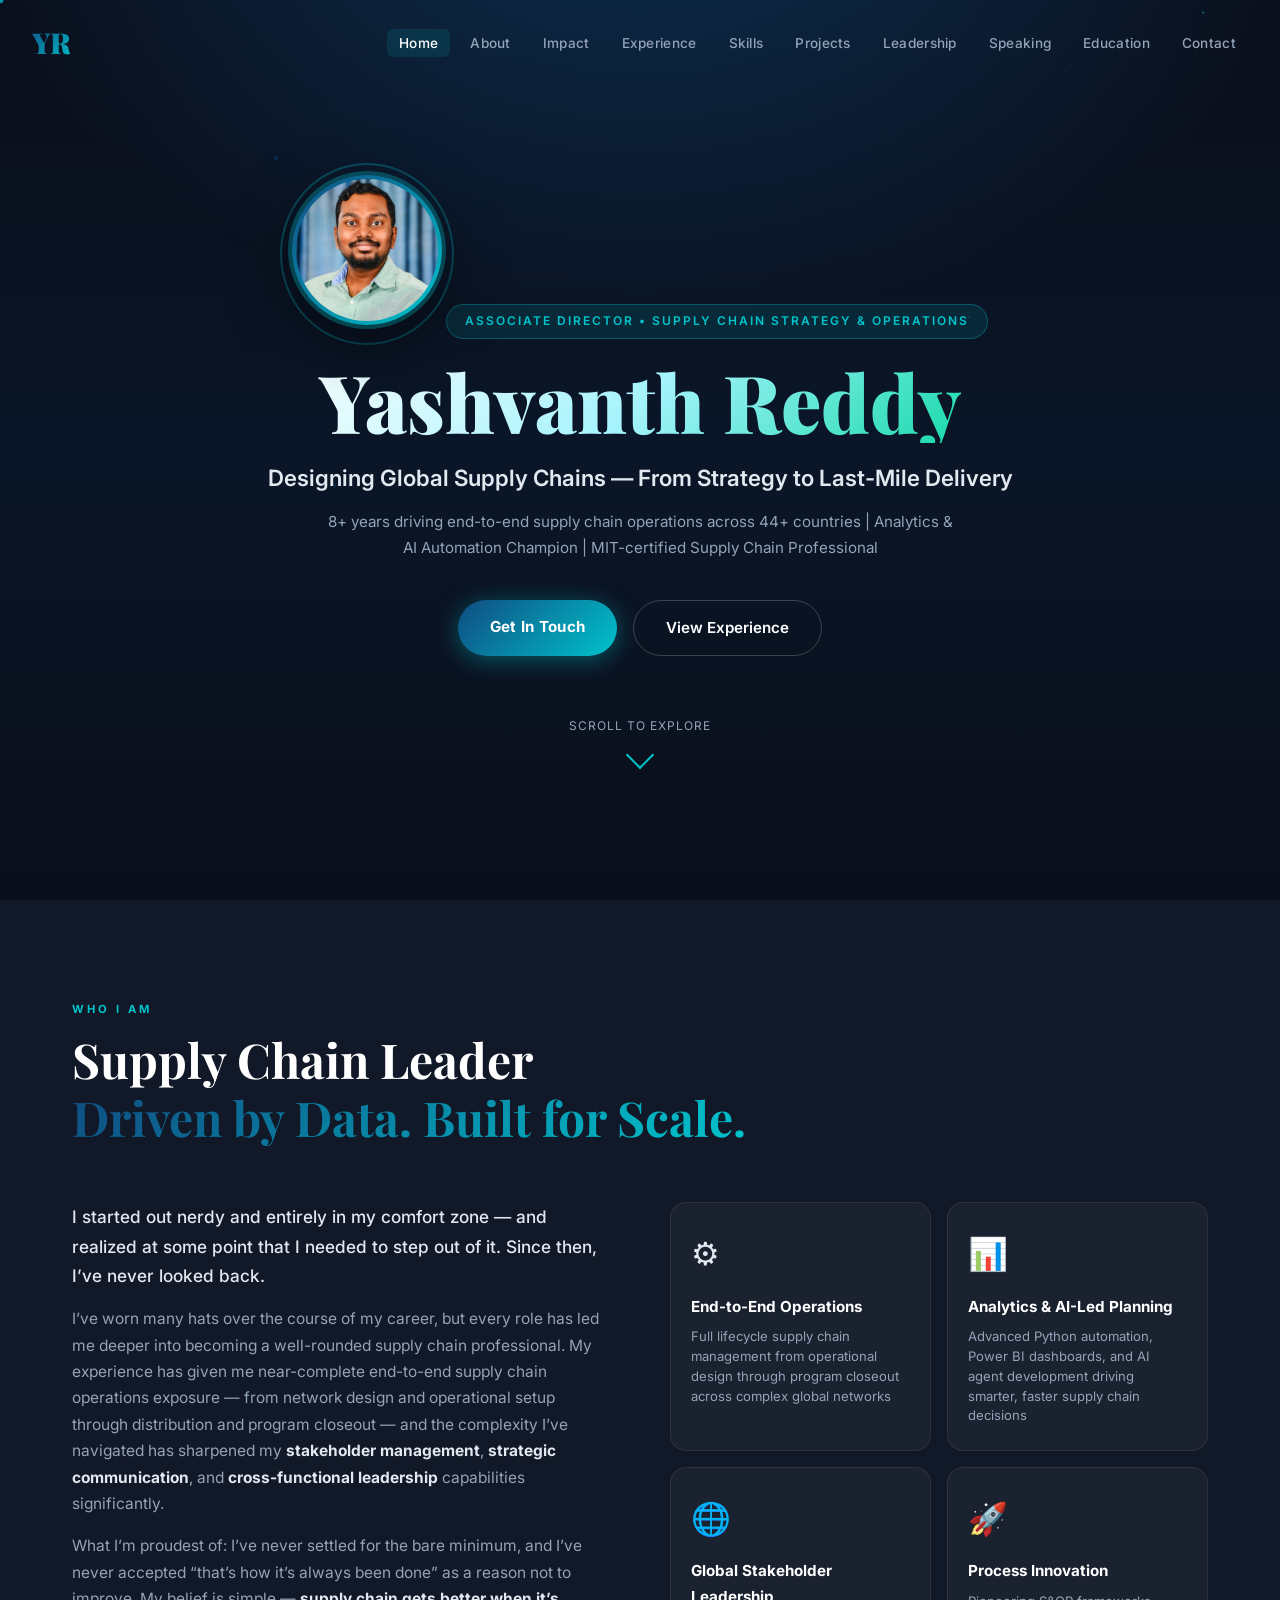
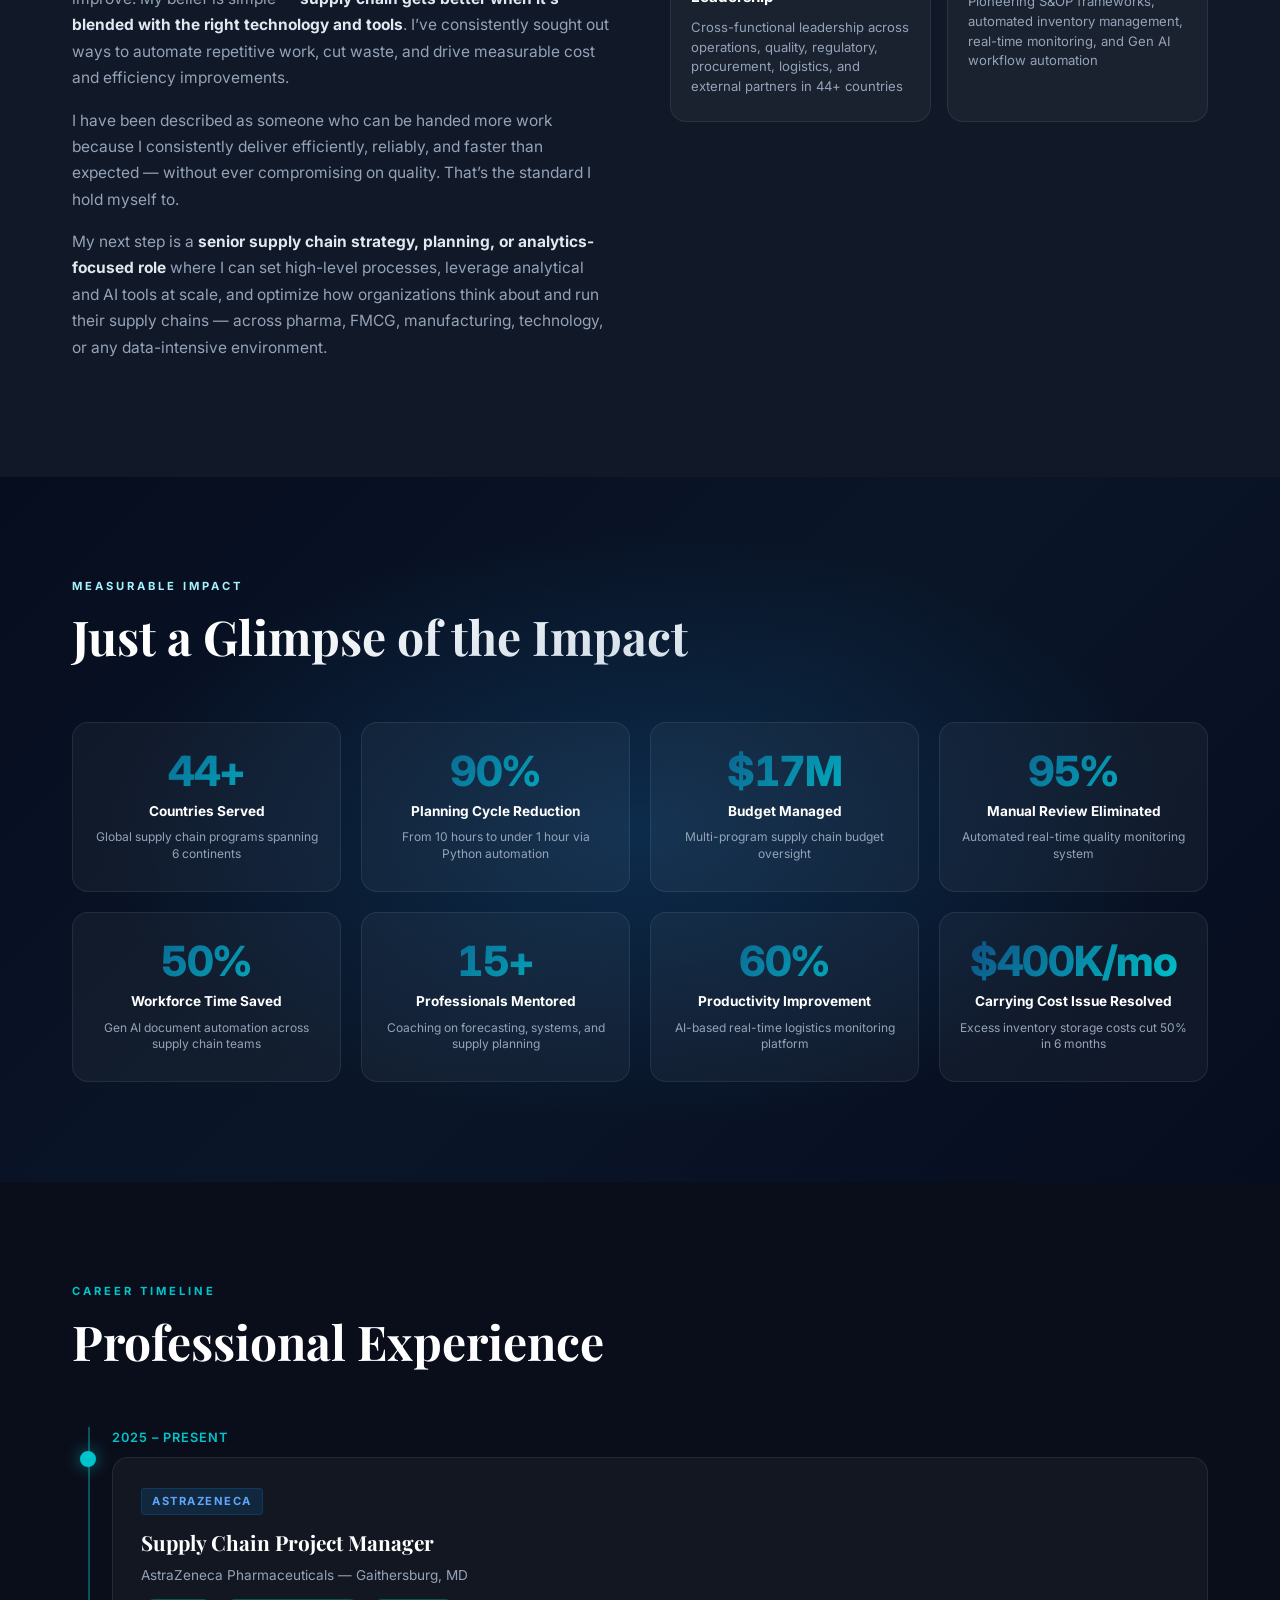
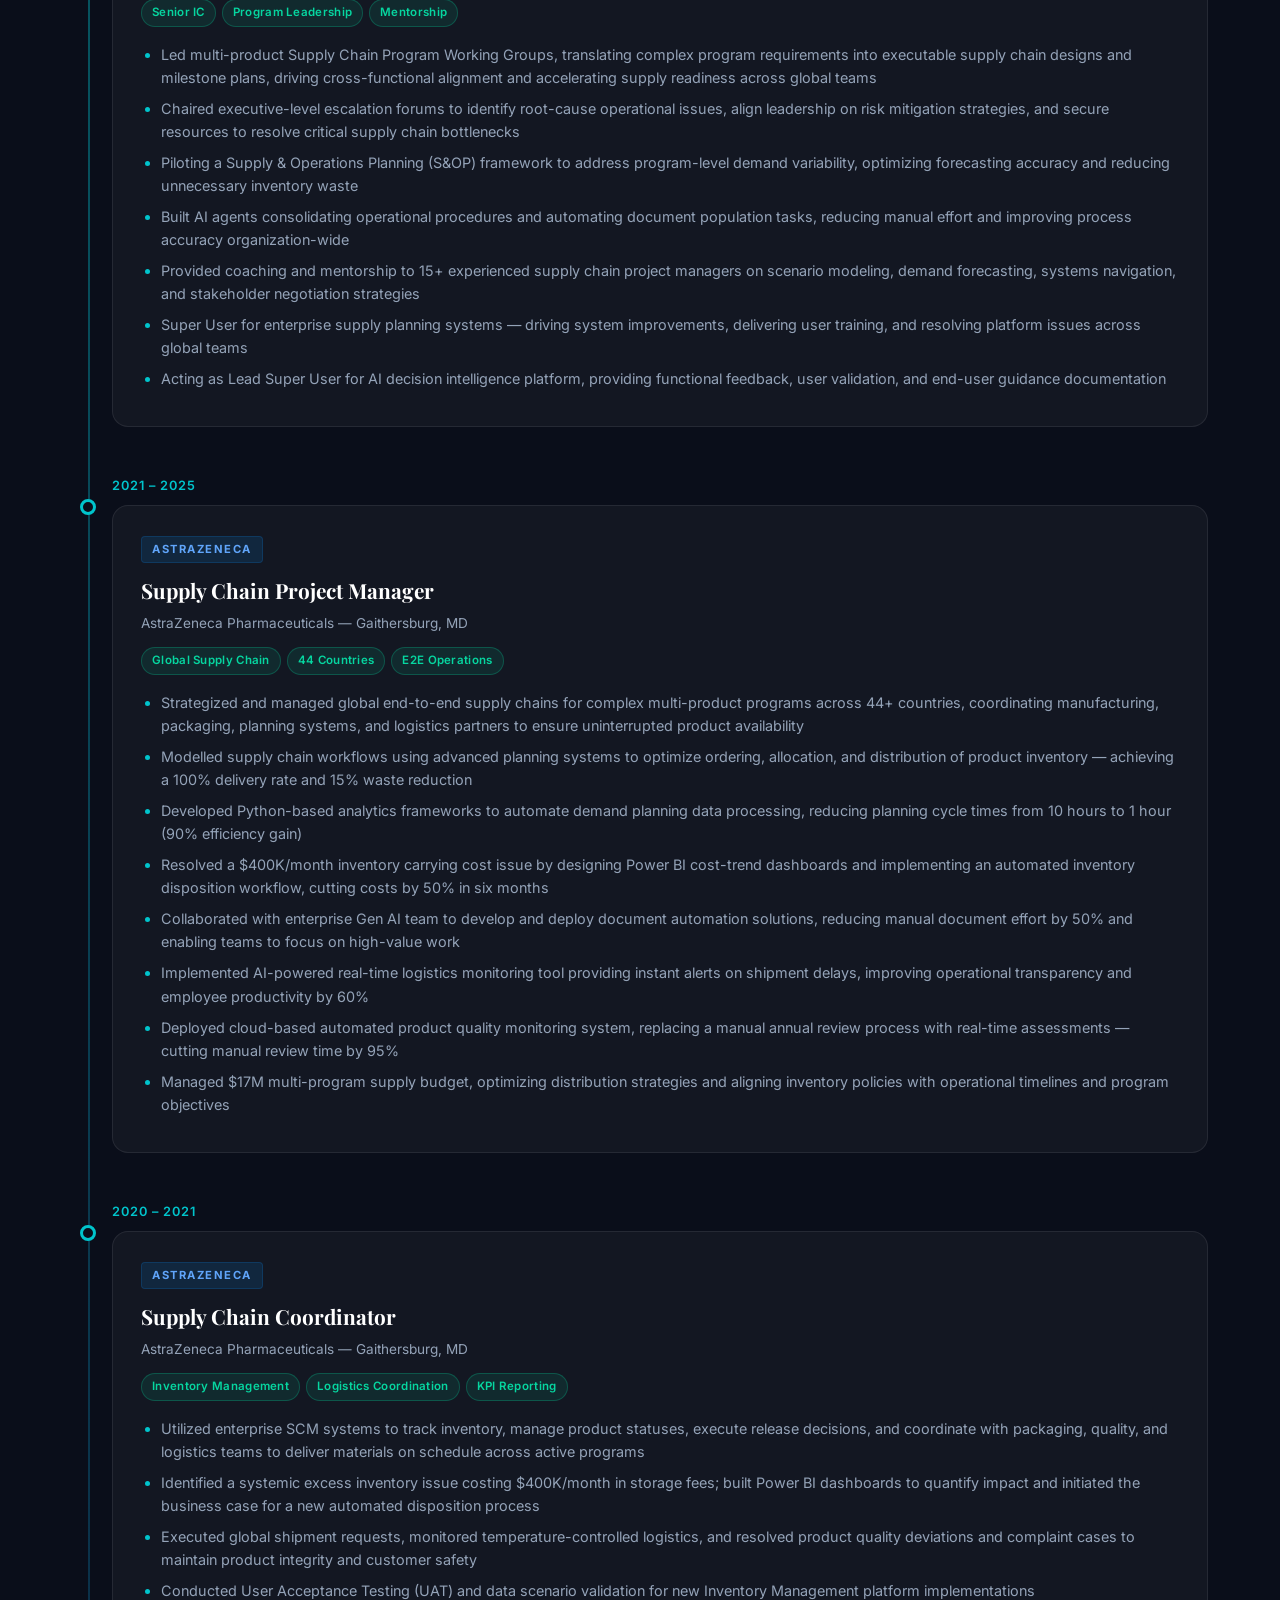
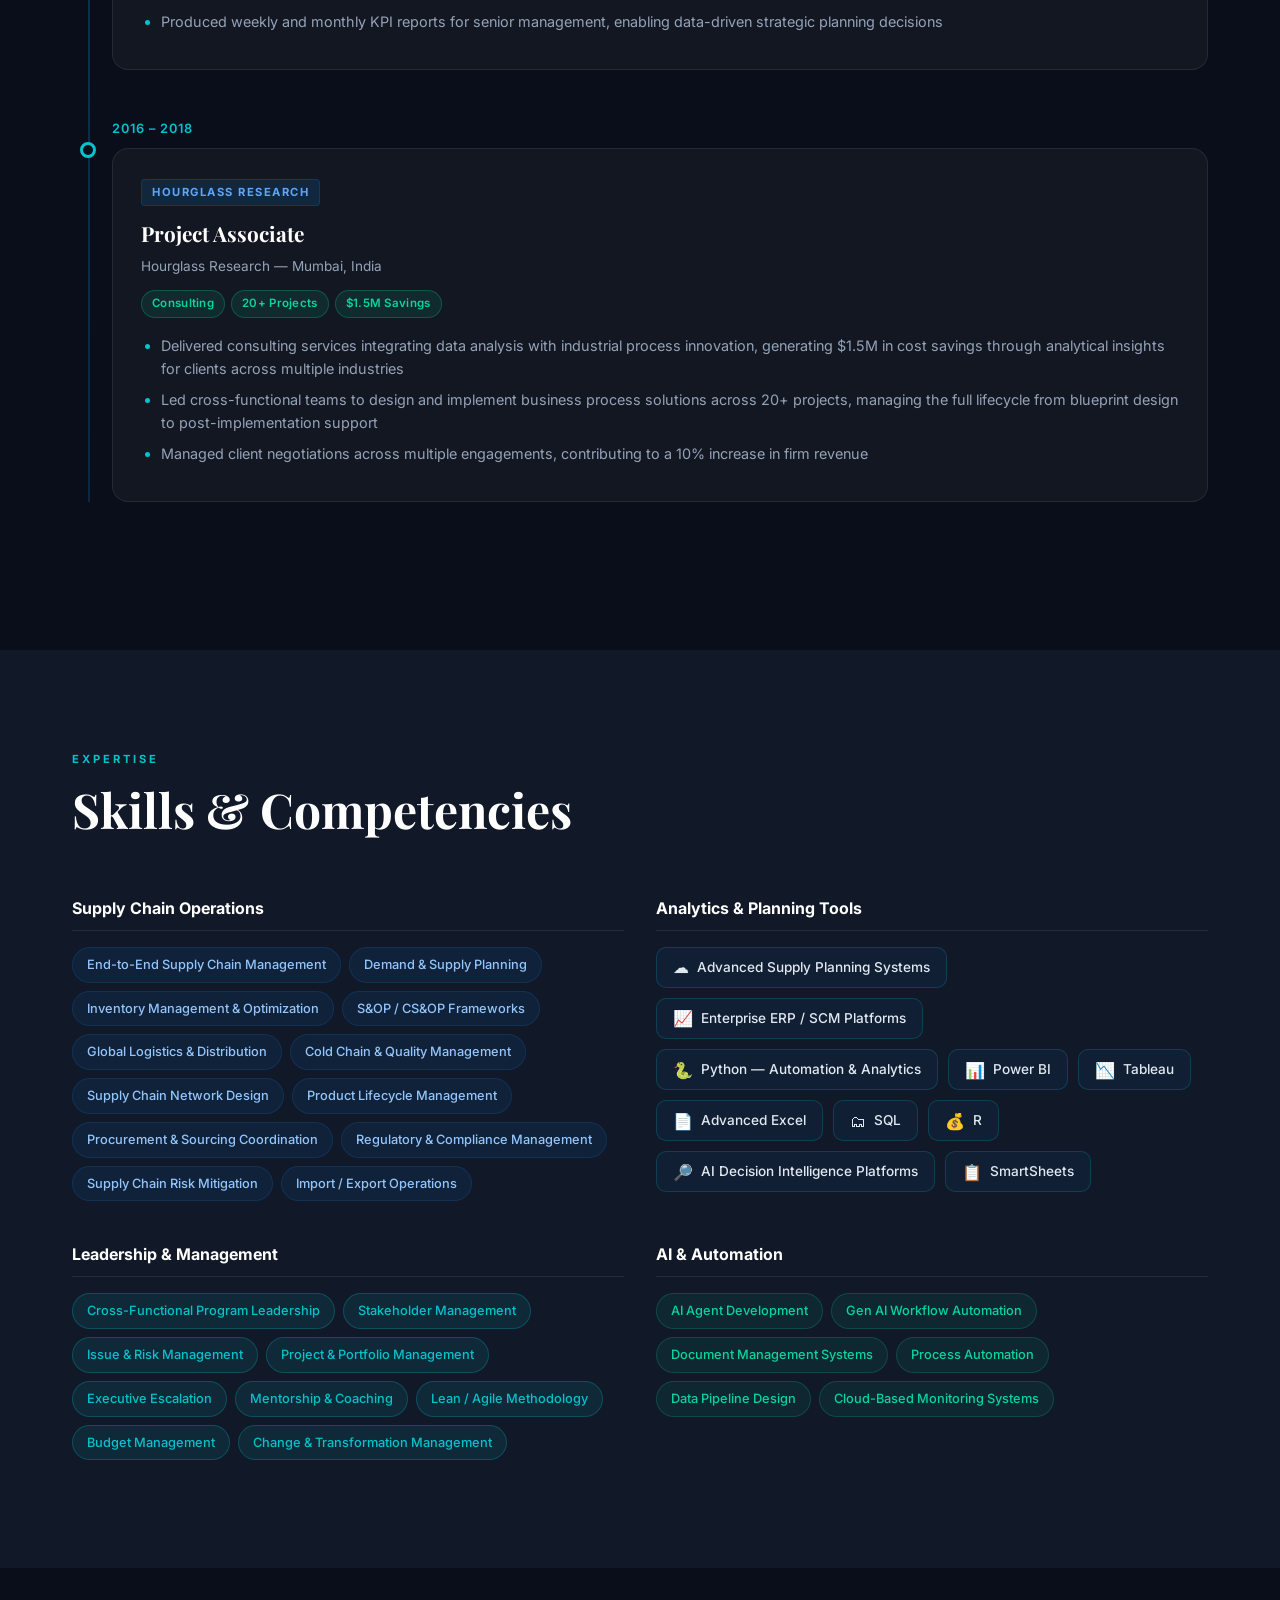
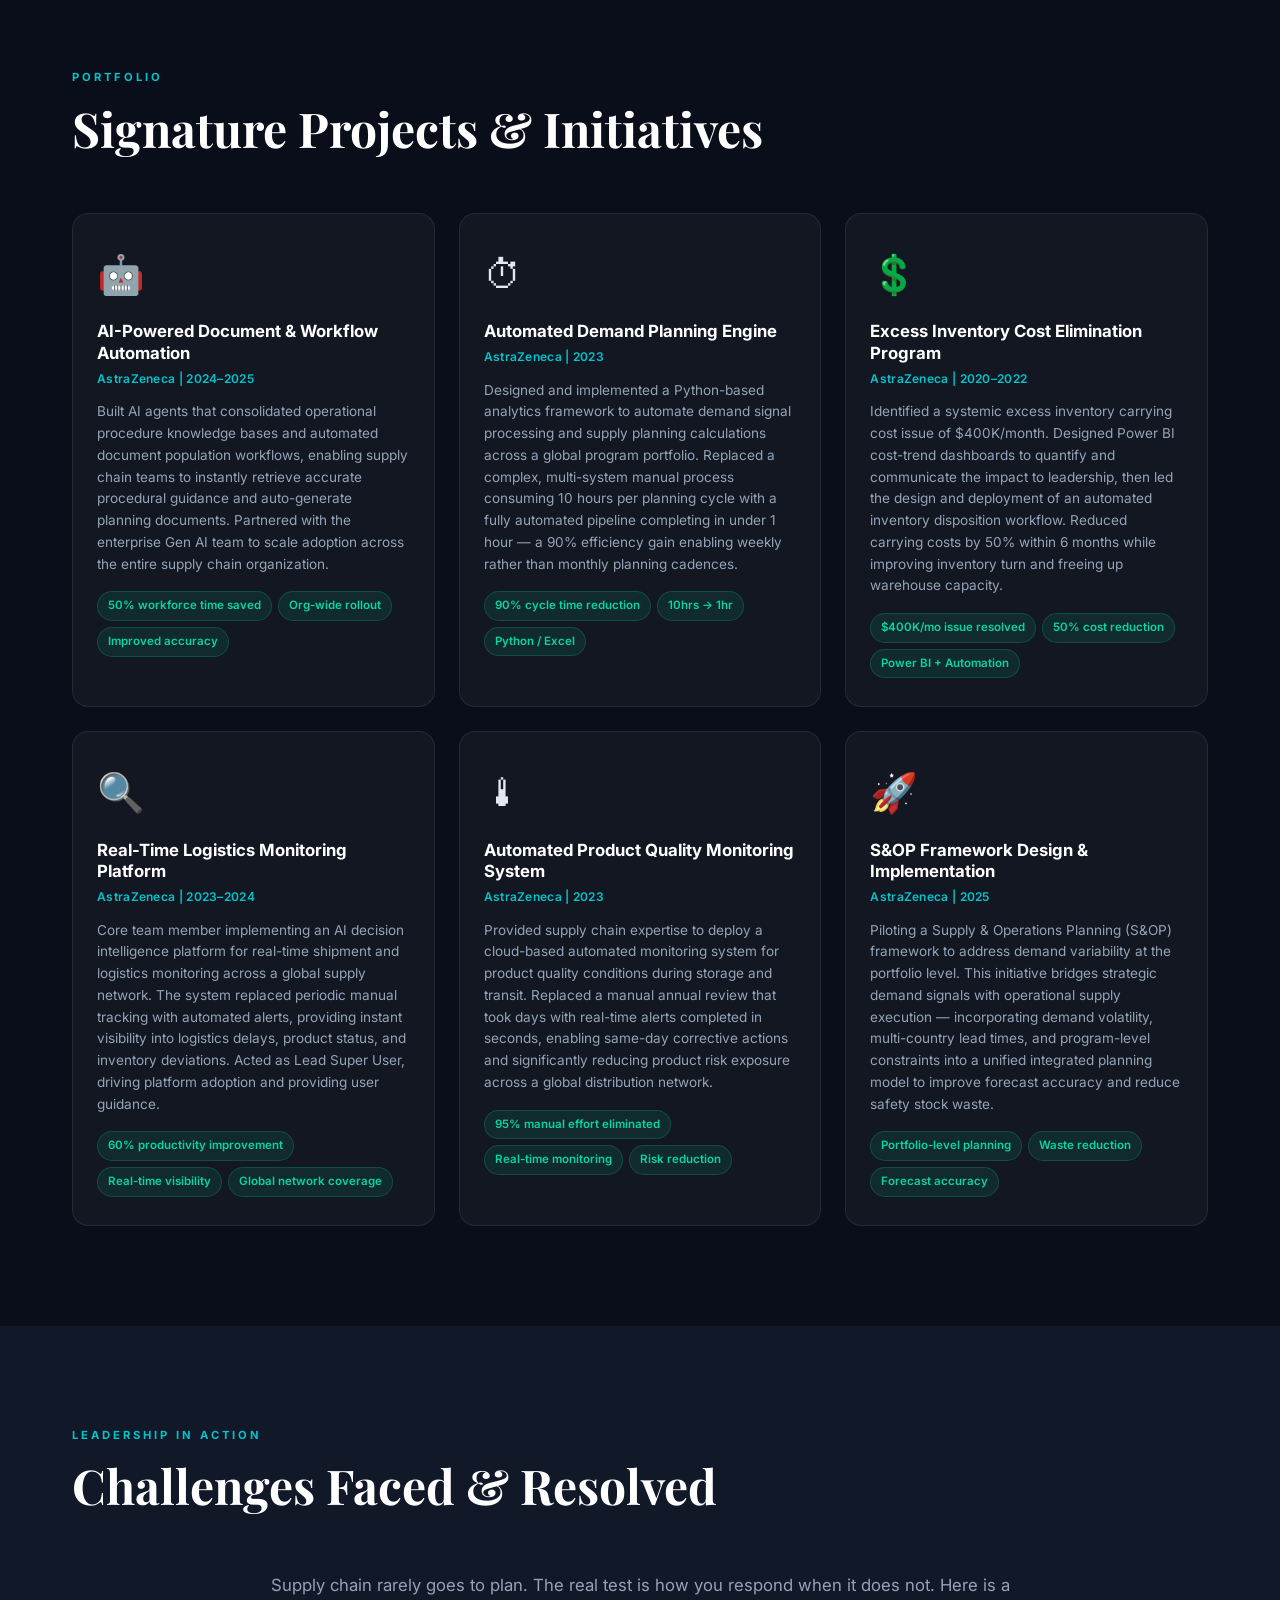
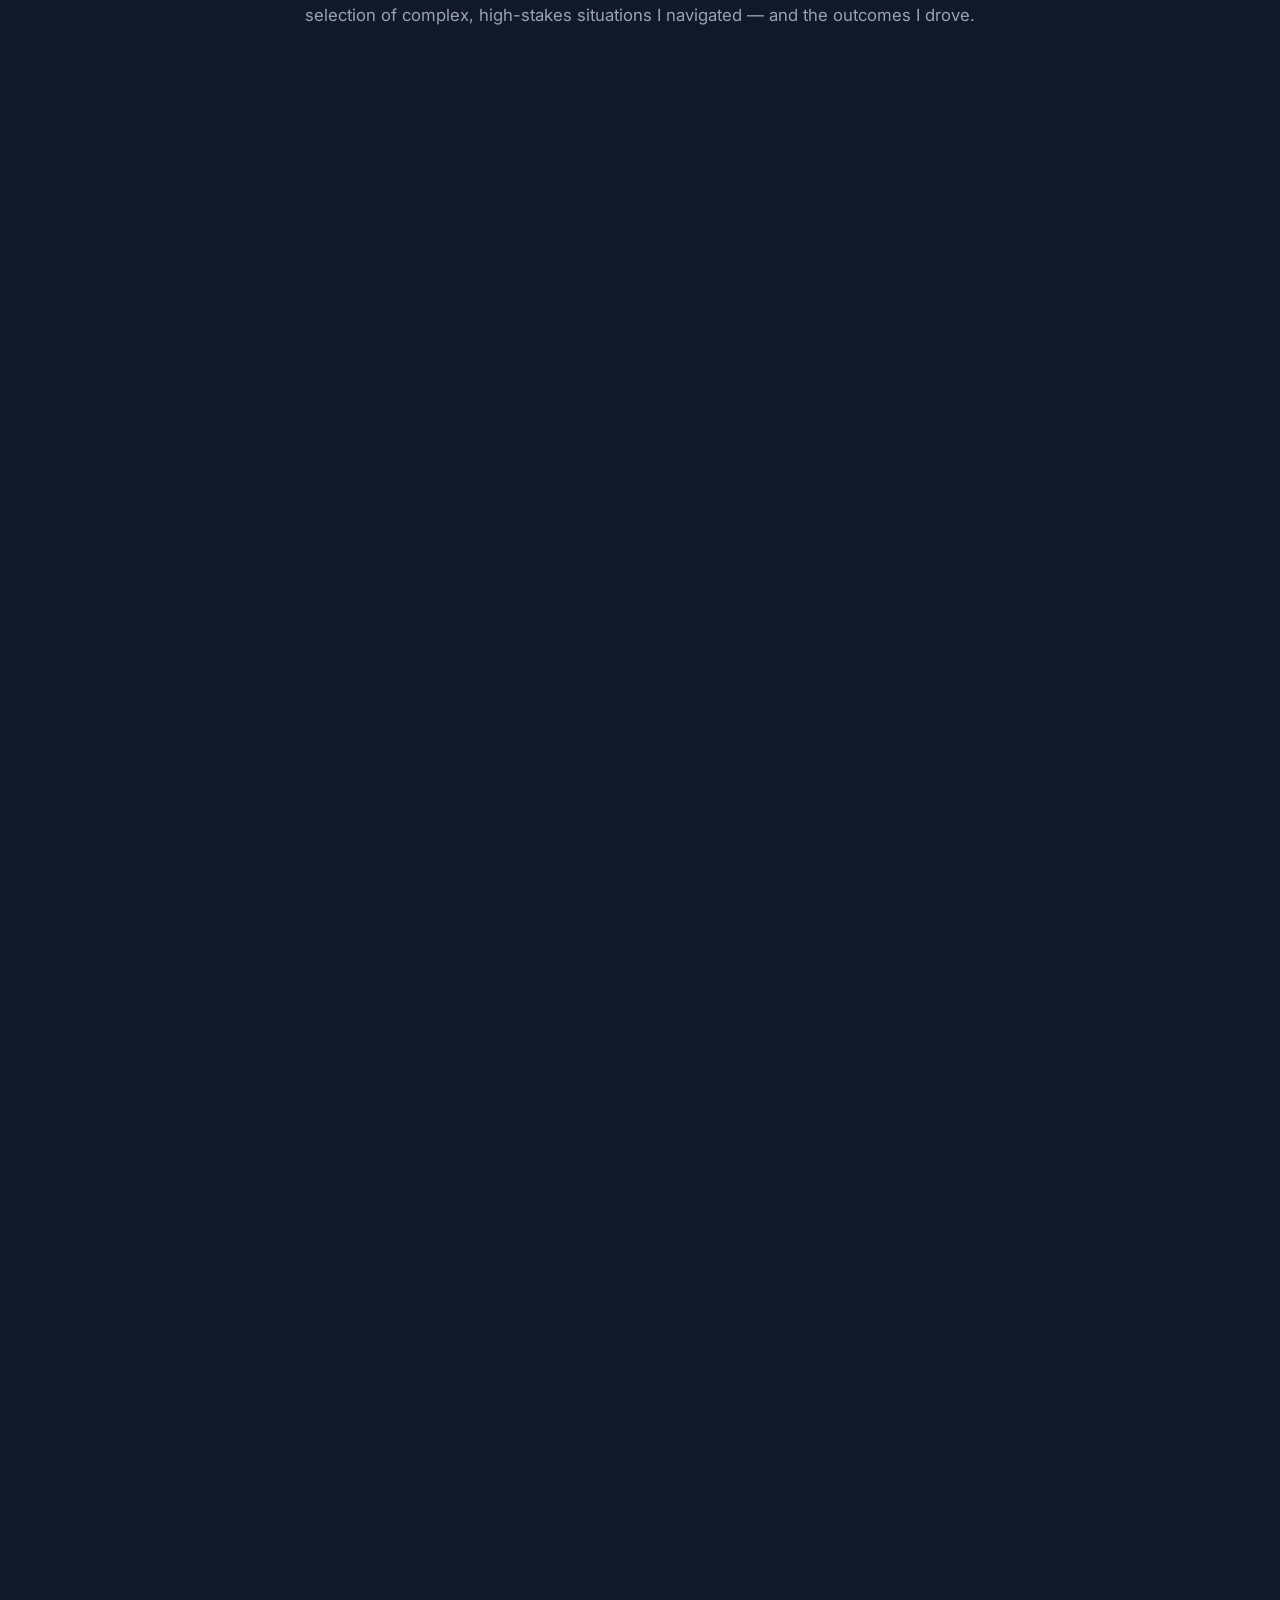
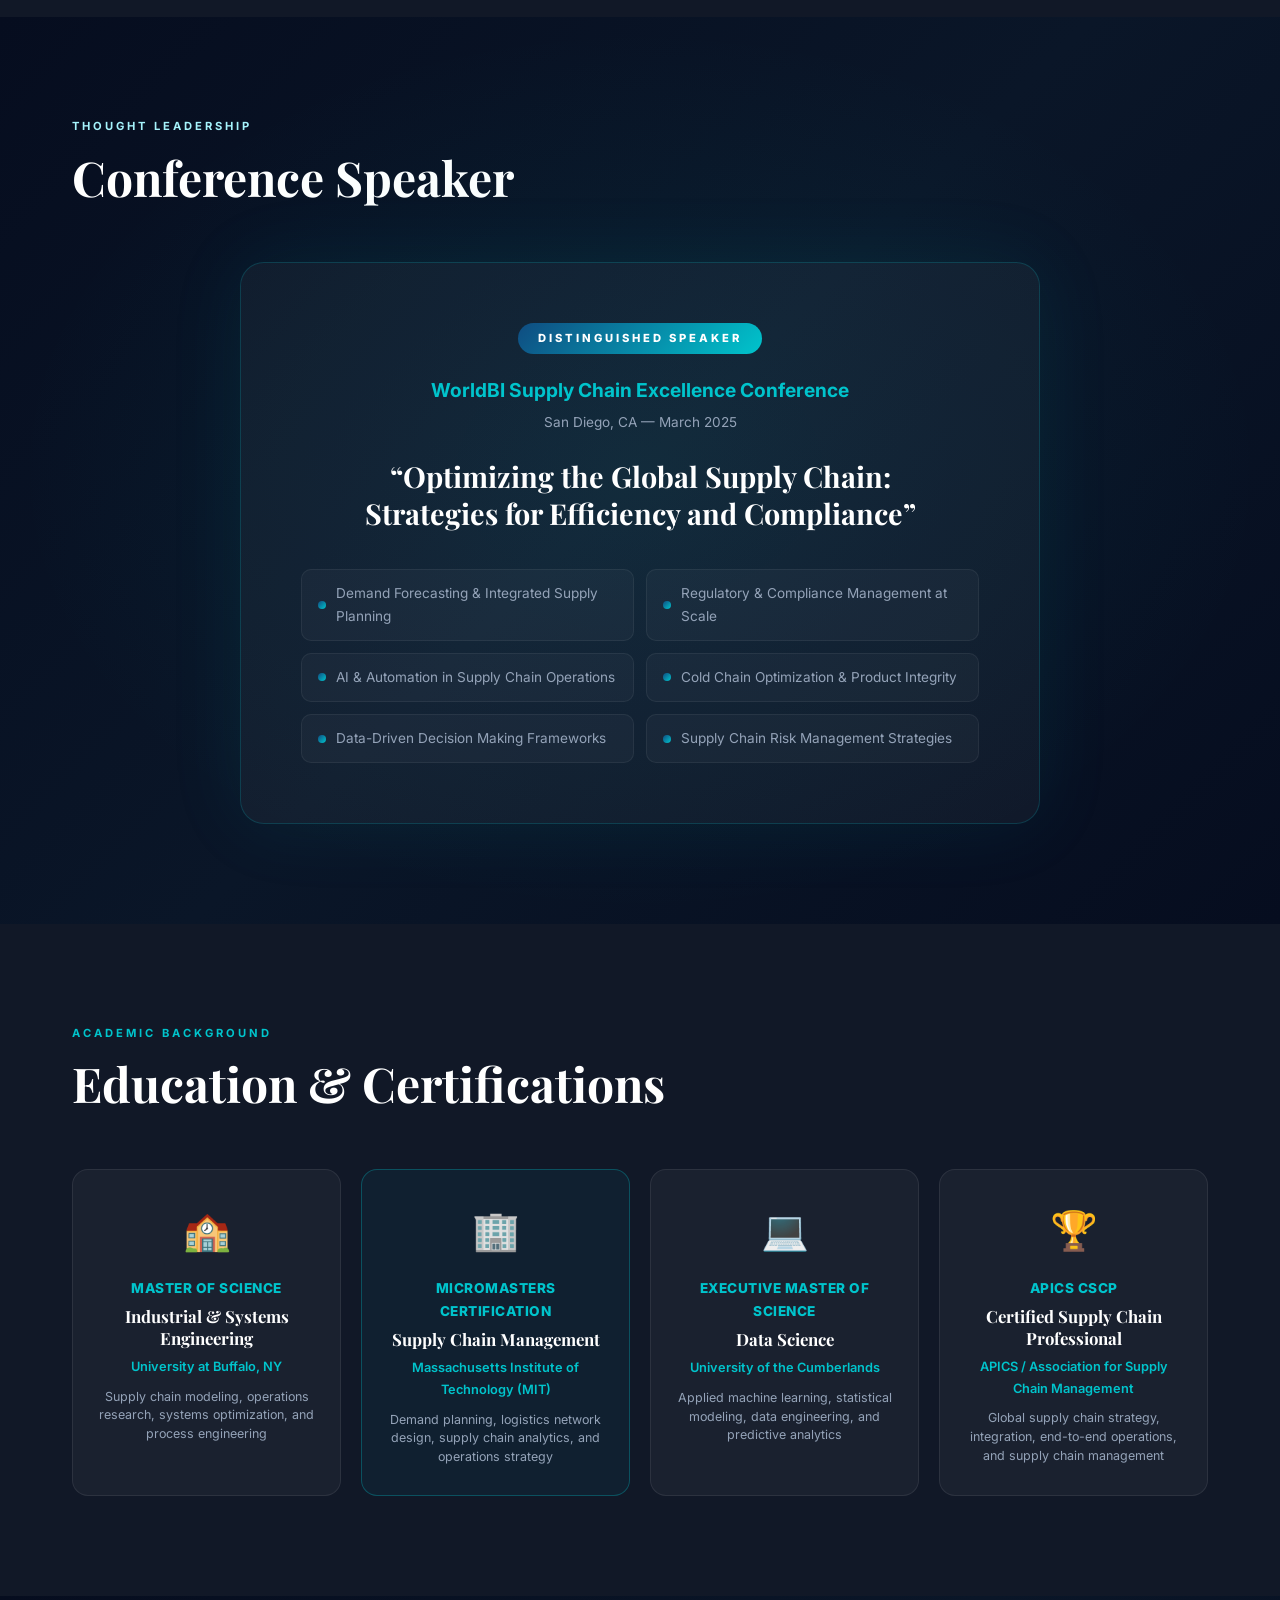
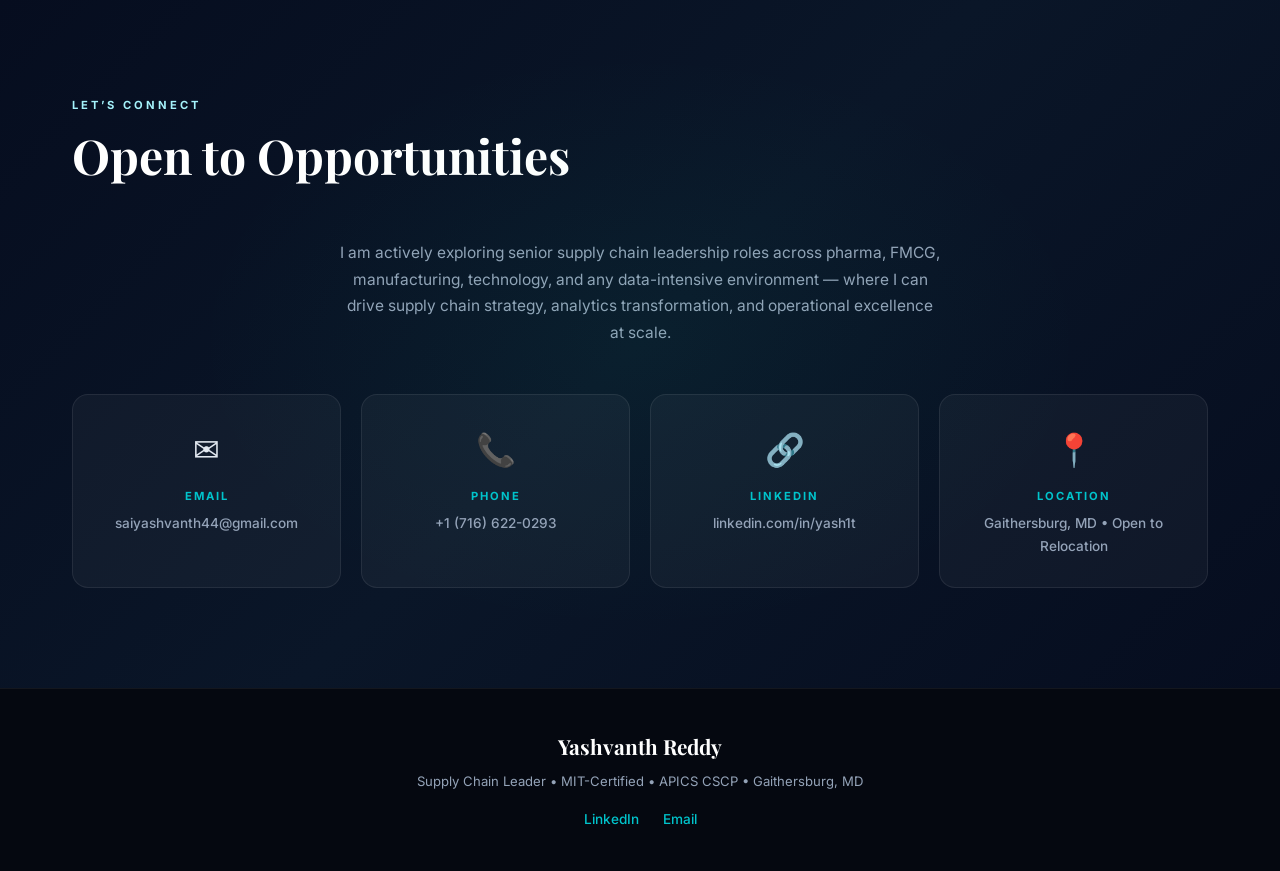
==== commit 477d8b1c: "7 updates: metric font, section titles, job titles, skills redesign, stories rewrite, contact alignm" ====
--- a/v2/index.html
+++ b/v2/index.html
@@ -66,7 +66,7 @@
         <p class="about-intro">I started out nerdy and entirely in my comfort zone &mdash; and realized at some point that I needed to step out of it. Since then, I&rsquo;ve never looked back.</p>
         <p>I&rsquo;ve worn many hats over the course of my career, but every role has led me deeper into becoming a well-rounded supply chain professional. My experience has given me near-complete end-to-end supply chain operations exposure &mdash; from network design and operational setup through distribution and program closeout &mdash; and the complexity I&rsquo;ve navigated has sharpened my <strong>stakeholder management</strong>, <strong>strategic communication</strong>, and <strong>cross-functional leadership</strong> capabilities significantly.</p>
         <p>What I&rsquo;m proudest of: I&rsquo;ve never settled for the bare minimum, and I&rsquo;ve never accepted &ldquo;that&rsquo;s how it&rsquo;s always been done&rdquo; as a reason not to improve. My belief is simple &mdash; <strong>supply chain gets better when it&rsquo;s blended with the right technology and tools</strong>. I&rsquo;ve consistently sought out ways to automate repetitive work, cut waste, and drive measurable cost and efficiency improvements.</p>
-        <p>I have been described as someone who can be assigned fewer resources because I manage efficiently and reliably. That&rsquo;s the standard I hold myself to.</p>
+        <p>I have been described as someone who can be handed more work because I consistently deliver efficiently, reliably, and faster than expected &mdash; without ever compromising on quality. That&rsquo;s the standard I hold myself to.</p>
         <p>My next step is a <strong>senior supply chain strategy, planning, or analytics-focused role</strong> where I can set high-level processes, leverage analytical and AI tools at scale, and optimize how organizations think about and run their supply chains &mdash; across pharma, FMCG, manufacturing, technology, or any data-intensive environment.
       </div>
       <div class="about-pillars">
@@ -100,7 +100,7 @@
   <div class="impact-bg"></div>
   <div class="section-container">
     <div class="section-label" style="color:#a5f3fc;">Measurable Impact</div>
-    <h2 class="section-title" style="color:#fff;">Numbers That Define My Career</h2>
+    <h2 class="section-title" style="color:#fff;">Just a Glimpse of the Impact</h2>
     <div class="metrics-grid">
       <div class="metric-card">
         <div class="metric-number" data-target="44" data-suffix="+">0</div>
@@ -158,7 +158,7 @@
         <div class="timeline-date">2025 &ndash; Present</div>
         <div class="timeline-card">
           <div class="timeline-company-badge">AstraZeneca</div>
-          <div class="timeline-role">Associate Director, Supply Chain Program Lead</div>
+          <div class="timeline-role">Supply Chain Project Manager</div>
           <div class="timeline-company">AstraZeneca Pharmaceuticals &mdash; Gaithersburg, MD</div>
           <div class="timeline-tag-row">
             <span class="tag">Senior IC</span>
@@ -248,7 +248,7 @@
   </div>
 </section>
 
-<!-- ===================== SKILLS ===================== -->
+
 <section id="skills">
   <div class="section-container">
     <div class="section-label">Expertise</div>
@@ -276,38 +276,16 @@
       <div class="skill-category">
         <h3 class="skill-cat-title">Analytics &amp; Planning Tools</h3>
         <div class="skill-bars">
-          <div class="skill-bar-item">
-            <div class="skill-bar-label"><span>Advanced Supply Planning Systems</span><span>95%</span></div>
-            <div class="skill-bar-track"><div class="skill-bar-fill" data-width="95"></div></div>
-          </div>
-          <div class="skill-bar-item">
-            <div class="skill-bar-label"><span>Enterprise ERP / SCM Platforms</span><span>92%</span></div>
-            <div class="skill-bar-track"><div class="skill-bar-fill" data-width="92"></div></div>
-          </div>
-          <div class="skill-bar-item">
-            <div class="skill-bar-label"><span>Python (Automation &amp; Analytics)</span><span>88%</span></div>
-            <div class="skill-bar-track"><div class="skill-bar-fill" data-width="88"></div></div>
-          </div>
-          <div class="skill-bar-item">
-            <div class="skill-bar-label"><span>Power BI</span><span>90%</span></div>
-            <div class="skill-bar-track"><div class="skill-bar-fill" data-width="90"></div></div>
-          </div>
-          <div class="skill-bar-item">
-            <div class="skill-bar-label"><span>Tableau</span><span>85%</span></div>
-            <div class="skill-bar-track"><div class="skill-bar-fill" data-width="85"></div></div>
-          </div>
-          <div class="skill-bar-item">
-            <div class="skill-bar-label"><span>Advanced Excel</span><span>95%</span></div>
-            <div class="skill-bar-track"><div class="skill-bar-fill" data-width="95"></div></div>
-          </div>
-          <div class="skill-bar-item">
-            <div class="skill-bar-label"><span>SQL</span><span>80%</span></div>
-            <div class="skill-bar-track"><div class="skill-bar-fill" data-width="80"></div></div>
-          </div>
-          <div class="skill-bar-item">
-            <div class="skill-bar-label"><span>AI Decision Intelligence Platforms</span><span>85%</span></div>
-            <div class="skill-bar-track"><div class="skill-bar-fill" data-width="85"></div></div>
-          </div>
+          <span class="skill-tool-tag"><span class="skill-tool-icon">&#9729;</span> Advanced Supply Planning Systems</span>
+          <span class="skill-tool-tag"><span class="skill-tool-icon">&#128200;</span> Enterprise ERP / SCM Platforms</span>
+          <span class="skill-tool-tag"><span class="skill-tool-icon">&#128013;</span> Python &mdash; Automation &amp; Analytics</span>
+          <span class="skill-tool-tag"><span class="skill-tool-icon">&#128202;</span> Power BI</span>
+          <span class="skill-tool-tag"><span class="skill-tool-icon">&#128201;</span> Tableau</span>
+          <span class="skill-tool-tag"><span class="skill-tool-icon">&#128196;</span> Advanced Excel</span>
+          <span class="skill-tool-tag"><span class="skill-tool-icon">&#128450;</span> SQL</span>
+          <span class="skill-tool-tag"><span class="skill-tool-icon">&#128176;</span> R</span>
+          <span class="skill-tool-tag"><span class="skill-tool-icon">&#128270;</span> AI Decision Intelligence Platforms</span>
+          <span class="skill-tool-tag"><span class="skill-tool-icon">&#128203;</span> SmartSheets</span>
         </div>
       </div>
 
@@ -327,14 +305,14 @@
       </div>
 
       <div class="skill-category">
-        <h3 class="skill-cat-title">Technology &amp; Automation</h3>
+        <h3 class="skill-cat-title">AI &amp; Automation</h3>
         <div class="skill-tags">
           <span class="stag stag-tertiary">AI Agent Development</span>
           <span class="stag stag-tertiary">Gen AI Workflow Automation</span>
           <span class="stag stag-tertiary">Document Management Systems</span>
-          <span class="stag stag-tertiary">SmartSheets</span>
-          <span class="stag stag-tertiary">R Programming</span>
-          <span class="stag stag-tertiary">MS Office Suite</span>
+          <span class="stag stag-tertiary">Process Automation</span>
+          <span class="stag stag-tertiary">Data Pipeline Design</span>
+          <span class="stag stag-tertiary">Cloud-Based Monitoring Systems</span>
         </div>
       </div>
 
@@ -430,180 +408,156 @@
 <section id="stories">
   <div class="section-container">
     <div class="section-label">Leadership in Action</div>
-    <h2 class="section-title">Behavioral Stories &amp; STAR Examples</h2>
-    <p class="stories-intro">Real situations. Real decisions. Real outcomes. Defining moments that shaped my leadership philosophy in global supply chain operations.</p>
-
-    <div class="stories-filter-row">
-      <button class="story-filter-btn active" data-filter="all">All Stories</button>
-      <button class="story-filter-btn" data-filter="win">Drive to Win</button>
-      <button class="story-filter-btn" data-filter="customers">Customer First</button>
-      <button class="story-filter-btn" data-filter="right">Doing the Right Thing</button>
-      <button class="story-filter-btn" data-filter="science">Evidence-Based Decisions</button>
-      <button class="story-filter-btn" data-filter="entrepreneurial">Entrepreneurial Mindset</button>
-    </div>
-
+    <h2 class="section-title">Challenges Faced &amp; Resolved</h2>
+    <p class="stories-intro">Supply chain rarely goes to plan. The real test is how you respond when it does not. Here is a selection of complex, high-stakes situations I navigated &mdash; and the outcomes I drove.</p>
     <div class="stories-grid" id="storiesGrid">
 
-      <div class="story-card fade-in" data-value="win">
-        <div class="story-value-badge badge-win">Drive to Win</div>
-        <div class="story-title">Product Labelling Crisis &mdash; Compressed Recovery Timeline</div>
+      <div class="story-card fade-in">
+        <div class="story-type-badge">Crisis Recovery</div>
+        <div class="story-title">Kalos Study &mdash; Critical Labelling Error with 8-Week Recovery Window</div>
         <div class="story-context">Supply Chain Program Lead &bull; Global Operations</div>
-        <div class="story-body">
-          <div class="story-section"><span class="story-label">Situation</span>A critical product labelling error was discovered only 8 weeks before scheduled distribution &mdash; less than half the standard 16&ndash;20 week lead time. Product was destined for temperature-sensitive distribution across multiple markets.</div>
-          <div class="story-section"><span class="story-label">Action</span>Immediately took ownership and escalated to program leadership. Identified bottlenecks in quality approval and invoicing workflows and fast-tracked them. Ran packaging and distribution workstreams in parallel rather than sequentially to compress the timeline.</div>
-          <div class="story-section"><span class="story-label">Result</span>Completed packaging in 4 weeks and distribution in another 4 weeks &mdash; full delivery within 7.5 weeks with zero impact on end customers or program timelines. Learnings codified into risk mitigation frameworks for future programs.</div>
-        </div>
-        <div class="story-expand-btn">Read full story <span>&#9660;</span></div>
-      </div>
-
-      <div class="story-card fade-in" data-value="customers">
-        <div class="story-value-badge badge-patients">Customer First</div>
-        <div class="story-title">Regulatory Permit Delay &mdash; Protecting End-Customer Supply</div>
+        <div class="story-summary">A labelling error discovered just 8 weeks before distribution &mdash; less than half the standard 16&ndash;20 week lead time &mdash; with patient dosing schedules directly at stake.</div>
+        <div class="story-body">
+          <div class="story-section"><span class="story-label">Situation</span>A serious labelling error in the Kalos study: packs with a 30-month shelf life labelled with a 36-month expiry. Discovered only 8 weeks before distribution was needed, against a standard 16&ndash;20 week timeline.</div>
+          <div class="story-section"><span class="story-label">Action</span>Immediately took ownership, escalated simultaneously to clinical and program leads. Identified QA approval and invoicing as the key bottlenecks and fast-tracked both in parallel. Coordinated packing and distribution workstreams concurrently to compress the total timeline.</div>
+          <div class="story-section"><span class="story-label">Result</span>Packing completed in 4 weeks, distribution in a further 4 weeks &mdash; full delivery within 7.5 weeks with zero impact on patient dosing schedules. Learnings codified into risk mitigation frameworks for future studies.</div>
+        </div>
+        <div class="story-expand-btn" onclick="toggleStory(this)">Read full story <span>&#9660;</span></div>
+      </div>
+
+      <div class="story-card fade-in">
+        <div class="story-type-badge">Regulatory &amp; Supply Risk</div>
+        <div class="story-title">Vietnam Import License Delay &mdash; Drug Shortage Risk at Clinical Sites</div>
         <div class="story-context">Supply Chain Program Lead &bull; Global Distribution</div>
-        <div class="story-body">
-          <div class="story-section"><span class="story-label">Situation</span>An import permit delay in a key market threatened product shortages for end customers. Existing inventory was approaching its shelf life limit, and the distribution system had built-in controls that restricted shipment once inventory age crossed a threshold.</div>
-          <div class="story-section"><span class="story-label">Action</span>Evaluated two options: adjusting individual inventory records vs. changing the global system parameter. Carefully modeled the downstream risk of each option across all markets. Advocated for the targeted inventory-level fix, providing analytical rationale that it would not compromise product integrity in any other market.</div>
-          <div class="story-section"><span class="story-label">Result</span>Option approved. Product availability maintained until the permit was secured. Zero disruption to customer supply. Risk analysis framework applied to subsequent regulatory-constraint scenarios.</div>
-        </div>
-        <div class="story-expand-btn">Read full story <span>&#9660;</span></div>
-      </div>
-
-      <div class="story-card fade-in" data-value="">
-        <div class="story-value-badge badge-default">Proactive Logistics Planning</div>
-        <div class="story-title">Pre-Staging Shipments Under Regulatory Constraint</div>
+        <div class="story-summary">An Import License delay left existing stock approaching expiry, with distribution system rules threatening to cut off patient access before replacement stock could arrive.</div>
+        <div class="story-body">
+          <div class="story-section"><span class="story-label">Situation</span>Vietnam IL delay put drug availability at risk. Existing stock neared expiry and The distribution system had built-in controls restricting dispatch once inventory aged past a threshold. Two options: adjust individual inventory records, or change a global system parameter.</div>
+          <div class="story-section"><span class="story-label">Action</span>Modelled both options. Reducing DND globally would introduce risk across all countries. Advocated strongly for the targeted inventory-record fix, providing analytical rationale that it posed no risk to other markets.</div>
+          <div class="story-section"><span class="story-label">Result</span>Team agreed. Customer supply maintained until the permit was secured. Zero disruption to any market. Risk analysis framework applied to future high-stakes decisions.</div>
+        </div>
+        <div class="story-expand-btn" onclick="toggleStory(this)">Read full story <span>&#9660;</span></div>
+      </div>
+
+      <div class="story-card fade-in">
+        <div class="story-type-badge">Proactive Planning</div>
+        <div class="story-title">Vietnam IL Delay &mdash; Pre-Staging Shipments Before Regulatory Approval</div>
         <div class="story-context">Supply Chain Program Lead &bull; Global Distribution</div>
-        <div class="story-body">
-          <div class="story-section"><span class="story-label">Situation</span>With a regulatory import permit still pending, distribution timelines were critically compressed. Every day of processing delay after permit approval directly risked customer access to product.</div>
-          <div class="story-section"><span class="story-label">Action</span>Proactively coordinated with the regional logistics partner to pre-pack the shipment and generate all commercial documentation ahead of permit approval &mdash; working right to the boundary of what was compliant.</div>
-          <div class="story-section"><span class="story-label">Result</span>Eliminated the standard 3&ndash;4 day post-approval processing lead time. Product reached customers without delay. This pre-staging approach is now built into standard playbooks for regulatory-constrained markets.</div>
-        </div>
-        <div class="story-expand-btn">Read full story <span>&#9660;</span></div>
-      </div>
-
-      <div class="story-card fade-in" data-value="win">
-        <div class="story-value-badge badge-win">Drive to Win</div>
-        <div class="story-title">Hiring Beyond the Job Description &mdash; Building for Future Capability</div>
-        <div class="story-context">Supply Chain Team Recruitment &bull; Operations</div>
-        <div class="story-body">
-          <div class="story-section"><span class="story-label">Situation</span>During a coordinator-level recruitment, a candidate with a strong automation and coding background stood out &mdash; skills that exceeded both the role requirements and my own technical expertise at the time.</div>
-          <div class="story-section"><span class="story-label">Action</span>Recognized the longer-term team value of bringing in automation capability we didn&rsquo;t yet have. Advocated for the hire on the basis of future team impact rather than current role specification. Demonstrated leadership humility in championing strengths that surpassed my own.</div>
-          <div class="story-section"><span class="story-label">Result</span>Candidate joined and implemented several automation workflows that significantly improved team efficiency. Reinforced the principle that building a strong team means hiring for complementary strengths, not just current requirements.</div>
-        </div>
-        <div class="story-expand-btn">Read full story <span>&#9660;</span></div>
-      </div>
-
-      <div class="story-card fade-in" data-value="right">
-        <div class="story-value-badge badge-right">Doing the Right Thing</div>
+        <div class="story-summary">With the Import License still pending, every day of standard post-approval processing time would increase patient risk. Proactive logistics staging saved the critical window.</div>
+        <div class="story-body">
+          <div class="story-section"><span class="story-label">Situation</span>With the Vietnam Import License still pending, distribution timelines were critically compressed. Every day of standard processing time after IL approval directly risked patient access to medication.</div>
+          <div class="story-section"><span class="story-label">Action</span>Proactively coordinated with the regional logistics partner to pre-pack the full shipment and generate all commercial documentation ahead of permit approval &mdash; working right to the compliant boundary.</div>
+          <div class="story-section"><span class="story-label">Result</span>Saved the standard 3&ndash;4 days of post-approval processing. Product reached customers without delay. Pre-staging approach now embedded in my standard playbook for regulatory-constrained markets.</div>
+        </div>
+        <div class="story-expand-btn" onclick="toggleStory(this)">Read full story <span>&#9660;</span></div>
+      </div>
+
+      <div class="story-card fade-in">
+        <div class="story-type-badge">People &amp; Hiring</div>
+        <div class="story-title">Hiring a CSA with Automation Skills the Team Did Not Know It Needed</div>
+        <div class="story-context">Recruitment &bull; Supply Chain Coordinator Role</div>
+        <div class="story-summary">A candidate with skills far beyond the role &mdash; and beyond my own expertise &mdash; required a judgment call: hire for today&rsquo;s requirement, or tomorrow&rsquo;s team capability.</div>
+        <div class="story-body">
+          <div class="story-section"><span class="story-label">Situation</span>During a coordinator-level recruitment, a candidate with strong automation and coding capabilities stood out &mdash; skills that exceeded the role requirements and my own technical depth at the time.</div>
+          <div class="story-section"><span class="story-label">Action</span>Recognised the long-term team value. Advocated for the hire based on future impact rather than immediate role fit. Required leadership humility to champion skills that surpassed my own.</div>
+          <div class="story-section"><span class="story-label">Result</span>Candidate joined and implemented several automation workflows that materially improved team productivity. Reinforced the principle of hiring for complementary strengths, not just current requirements.</div>
+        </div>
+        <div class="story-expand-btn" onclick="toggleStory(this)">Read full story <span>&#9660;</span></div>
+      </div>
+
+      <div class="story-card fade-in">
+        <div class="story-type-badge">People &amp; Hiring</div>
         <div class="story-title">Standing Firm Against a Popular but Weaker Hiring Choice</div>
-        <div class="story-context">Supply Chain Lead Recruitment &bull; Operations</div>
-        <div class="story-body">
-          <div class="story-section"><span class="story-label">Situation</span>A candidate with an impressive resume and strong support from the panel showed significant gaps in practical supply chain knowledge during structured interview questioning. The easier path was to go with the panel consensus.</div>
-          <div class="story-section"><span class="story-label">Action</span>Documented specific interview exchanges that revealed the knowledge gaps. Presented the evidence systematically to the panel and advocated for the alternative candidate with strong operational credentials. Did not defer to group pressure.</div>
-          <div class="story-section"><span class="story-label">Result</span>Panel agreed after reviewing the evidence. The recommended candidate was hired and has since delivered measurable impact. Lesson applied to all subsequent hiring decisions: structured evaluation over pattern-matching on resumes.</div>
-        </div>
-        <div class="story-expand-btn">Read full story <span>&#9660;</span></div>
-      </div>
-
-      <div class="story-card fade-in" data-value="science">
-        <div class="story-value-badge badge-science">Evidence-Based Decisions</div>
+        <div class="story-context">Recruitment &bull; Supply Chain Lead Role</div>
+        <div class="story-summary">A candidate with a strong resume had significant knowledge gaps. The easier path was to defer to panel consensus. I chose evidence over pressure.</div>
+        <div class="story-body">
+          <div class="story-section"><span class="story-label">Situation</span>Interviewing for a Supply Chain Lead role. A candidate with an impressive resume received initial panel support, but structured interview questioning revealed clear gaps between stated experience and practical knowledge.</div>
+          <div class="story-section"><span class="story-label">Action</span>Documented specific exchanges that revealed the gaps. Presented evidence systematically and advocated for the alternative candidate with stronger operational credentials.</div>
+          <div class="story-section"><span class="story-label">Result</span>Panel agreed after reviewing the evidence. Recommended candidate hired and has since delivered significant impact. Lesson applied consistently: structured evaluation over pattern-matching on resumes.</div>
+        </div>
+        <div class="story-expand-btn" onclick="toggleStory(this)">Read full story <span>&#9660;</span></div>
+      </div>
+
+      <div class="story-card fade-in">
+        <div class="story-type-badge">Regulatory Complexity</div>
         <div class="story-title">Multi-Country Regulatory Submission Coordination</div>
         <div class="story-context">Supply Chain Program Lead &bull; Global Regulatory Operations</div>
-        <div class="story-body">
-          <div class="story-section"><span class="story-label">Situation</span>Managing product compliance submissions across multiple countries simultaneously, each with different regulatory requirements, timelines, and additional extension requirements &mdash; creating a complex, multi-track coordination challenge.</div>
-          <div class="story-section"><span class="story-label">Action</span>Built a centralized multi-country tracker capturing each market&rsquo;s specific requirements and approval timelines. Created structured communication cadences across regulatory, quality, and operations teams to maintain alignment at every milestone.</div>
-          <div class="story-section"><span class="story-label">Result</span>All regulatory deadlines met, communication between teams improved, and the tracker framework was adopted for subsequent multi-market programs as a standard operating tool.</div>
-        </div>
-        <div class="story-expand-btn">Read full story <span>&#9660;</span></div>
-      </div>
-
-      <div class="story-card fade-in" data-value="entrepreneurial">
-        <div class="story-value-badge badge-entrepreneurial">Entrepreneurial Mindset</div>
-        <div class="story-title">Supplier Data Quality Investigation &mdash; Power BI Reconciliation</div>
+        <div class="story-summary">Simultaneous CMC submissions across multiple countries &mdash; each with different requirements and timelines &mdash; and no centralised tracking framework to keep it manageable.</div>
+        <div class="story-body">
+          <div class="story-section"><span class="story-label">Situation</span>Managing product compliance submissions across multiple countries simultaneously, each with different regulatory requirements, approval timelines, and extension needs &mdash; a fragmented, hard-to-track process.</div>
+          <div class="story-section"><span class="story-label">Action</span>Built a detailed country-level tracker capturing each market&rsquo;s requirements and timelines. Created structured communication cadences across regulatory, quality, and operations teams to maintain alignment at every milestone.</div>
+          <div class="story-section"><span class="story-label">Result</span>All regulatory deadlines met. Team communication improved substantially. Framework adopted as a template for multi-country submissions on subsequent studies.</div>
+        </div>
+        <div class="story-expand-btn" onclick="toggleStory(this)">Read full story <span>&#9660;</span></div>
+      </div>
+
+      <div class="story-card fade-in">
+        <div class="story-type-badge">Data &amp; Analytics</div>
+        <div class="story-title">Inventory Disposition Project &mdash; Uncovering Supplier Data Inconsistencies</div>
         <div class="story-context">Supply Chain Coordinator / Program Lead &bull; Operations</div>
-        <div class="story-body">
-          <div class="story-section"><span class="story-label">Situation</span>During an inventory disposition project, supplier-provided data sets contained significant inconsistencies including mismatched cost records, conflicting storage logs, and data gaps that made reconciliation unreliable.</div>
-          <div class="story-section"><span class="story-label">Action</span>Built a Power BI dashboard to systematically surface and categorize all discrepancies. Escalated findings to stakeholders with full evidence and worked directly with the supplier to resolve the root-cause data quality issues.</div>
-          <div class="story-section"><span class="story-label">Result</span>Improved data accuracy and reporting reliability across the program. Data integrity-first approach now embedded as standard practice for all external-source datasets.</div>
-        </div>
-        <div class="story-expand-btn">Read full story <span>&#9660;</span></div>
-      </div>
-
-      <div class="story-card fade-in" data-value="entrepreneurial">
-        <div class="story-value-badge badge-entrepreneurial">Entrepreneurial Mindset</div>
-        <div class="story-title">Python Automation of Demand Planning Data Pipeline</div>
-        <div class="story-context">Supply Chain Program Lead &bull; Demand Planning</div>
-        <div class="story-body">
-          <div class="story-section"><span class="story-label">Situation</span>Demand planning required data from multiple predecessor datasets with different structures to be cleaned and transformed before entry into the supply planning system. The manual process consumed 10 hours per cycle and was prone to errors.</div>
+        <div class="story-summary">Supplier datasets contained systematic inconsistencies that would have produced incorrect financial decisions if left unaddressed.</div>
+        <div class="story-body">
+          <div class="story-section"><span class="story-label">Situation</span>Supplier datasets for an inventory destruction project contained significant inconsistencies: mismatched cost records, conflicting storage logs, and data gaps making reconciliation impossible.</div>
+          <div class="story-section"><span class="story-label">Action</span>Built a Power BI dashboard to surface and categorise all discrepancies. Escalated findings to stakeholders with full evidence and worked directly with the supplier to correct the data at source.</div>
+          <div class="story-section"><span class="story-label">Result</span>Data accuracy and reporting reliability improved across the destruction program. Data integrity-first approach now applied as standard to all external-source datasets.</div>
+        </div>
+        <div class="story-expand-btn" onclick="toggleStory(this)">Read full story <span>&#9660;</span></div>
+      </div>
+
+      <div class="story-card fade-in">
+        <div class="story-type-badge">Process Automation</div>
+        <div class="story-title">Python Automation of a 10-Hour Demand Planning Data Pipeline</div>
+        <div class="story-context">Supply Chain Program Lead &bull; Global Regulatory Operations</div>
+        <div class="story-summary">A 10-hour manual data preparation cycle running every planning period. A Python automation framework eliminated nine hours of repetitive manual work.</div>
+        <div class="story-body">
+          <div class="story-section"><span class="story-label">Situation</span>Demand planning data from multiple predecessor datasets with different structures needed cleaning and transformation before entry into the supply planning system. The manual process took 10 hours per cycle and was error-prone.</div>
           <div class="story-section"><span class="story-label">Action</span>Designed and implemented a Python automation framework combined with advanced Excel formulas to fully automate the data cleaning and transformation pipeline end-to-end.</div>
-          <div class="story-section"><span class="story-label">Result</span>Reduced the 10-hour manual process to 1 hour &mdash; a 90% efficiency gain. Improved accuracy, enabled more frequent planning cadences, and the pipeline became a reusable template across the portfolio.</div>
-        </div>
-        <div class="story-expand-btn">Read full story <span>&#9660;</span></div>
-      </div>
-
-      <div class="story-card fade-in" data-value="">
-        <div class="story-value-badge badge-default">Process Creation Under Ambiguity</div>
-        <div class="story-title">Building a Post-Program Continuity Supply Process from Scratch</div>
+          <div class="story-section"><span class="story-label">Result</span>Reduced the 10-hour process to 1 hour &mdash; a 90% efficiency gain. Improved accuracy, enabled more frequent planning cadences, and the pipeline became a reusable template across the portfolio.</div>
+        </div>
+        <div class="story-expand-btn" onclick="toggleStory(this)">Read full story <span>&#9660;</span></div>
+      </div>
+
+      <div class="story-card fade-in">
+        <div class="story-type-badge">Process Creation</div>
+        <div class="story-title">Customer Continuity Supply &mdash; Building a Process That Did Not Exist</div>
         <div class="story-context">Supply Chain Program Lead &bull; Program Continuity</div>
-        <div class="story-body">
-          <div class="story-section"><span class="story-label">Situation</span>A need arose to continue supplying product to a customer group beyond the end of the primary program &mdash; a scenario with no existing SOP, no process owner, and no guidance available internally.</div>
-          <div class="story-section"><span class="story-label">Action</span>Reviewed all adjacent SOPs, consulted process and quality experts, gathered fragmented guidance from across the organization, and co-developed a comprehensive continuity supply framework with cross-functional stakeholders.</div>
-          <div class="story-section"><span class="story-label">Result</span>Created a reusable process that is now applied across multiple programs. Escalating organizational gaps and building where none existed, rather than accepting ambiguity as a blocker, is a pattern I apply consistently.</div>
-        </div>
-        <div class="story-expand-btn">Read full story <span>&#9660;</span></div>
-      </div>
-
-      <div class="story-card fade-in" data-value="right">
-        <div class="story-value-badge badge-right">Doing the Right Thing</div>
-        <div class="story-title">Escalating a Process Gap That Was Blocking Program Delivery</div>
-        <div class="story-context">Supply Chain Program Lead &bull; Labelling Operations</div>
-        <div class="story-body">
-          <div class="story-section"><span class="story-label">Situation</span>A program-critical labelling task was declined by the responsible team on the basis that no supporting process existed for the specific scenario. Without intervention, program supply would have stalled.</div>
-          <div class="story-section"><span class="story-label">Action</span>Escalated the process gap directly to leadership, clearly articulating the structural problem and why it needed resolution at the organizational level rather than workaround at program level. Engaged multiple subject matter experts concurrently to accelerate process definition.</div>
-          <div class="story-section"><span class="story-label">Result</span>Leadership committed to establishing a formal process. The gap was filled, and subsequent programs encountering the same scenario now have a clear, repeatable path available to them.</div>
-        </div>
-        <div class="story-expand-btn">Read full story <span>&#9660;</span></div>
-      </div>
-
-      <div class="story-card fade-in" data-value="entrepreneurial">
-        <div class="story-value-badge badge-entrepreneurial">Entrepreneurial Mindset</div>
-        <div class="story-title">Automation Project &mdash; Pivoting Smartly Under Technical Constraints</div>
+        <div class="story-summary">Patients needed continued access to investigational product beyond the end of the study. No process existed, no owner was assigned, and no one had been asked to build one.</div>
+        <div class="story-body">
+          <div class="story-section"><span class="story-label">Situation</span>A need arose to continue supplying product to a customer group beyond the end of the primary program &mdash; a scenario with no existing process, no process owner, and no internal guidance.</div>
+          <div class="story-section"><span class="story-label">Action</span>Reviewed adjacent processes and quality standards, consulted experts, and gathered fragmented knowledge to develop a comprehensive continuity supply framework. When a critical labelling function declined to support on the basis that no process existed, escalated clearly to leadership and multiple SMEs to drive formal resolution.</div>
+          <div class="story-section"><span class="story-label">Result</span>Reusable continuity supply process created and now applied across multiple programs. Subsequent programs no longer face the same ambiguity.</div>
+        </div>
+        <div class="story-expand-btn" onclick="toggleStory(this)">Read full story <span>&#9660;</span></div>
+      </div>
+
+      <div class="story-card fade-in">
+        <div class="story-type-badge">Scope Pivot</div>
+        <div class="story-title">Automation Project &mdash; Adapting When the Original Plan Was Not Viable</div>
         <div class="story-context">Supply Chain Innovation &bull; Process Automation</div>
-        <div class="story-body">
-          <div class="story-section"><span class="story-label">Situation</span>A project to automate a key supply chain form encountered an unexpected technical blocker: the data sources required to execute the original design had system limitations that made the planned scope unviable.</div>
-          <div class="story-section"><span class="story-label">Action</span>Instead of stalling or abandoning the initiative, worked directly with business process owners to understand what was technically feasible and redesigned the scope around available data. Pivoted to building a master data framework using data that could be reliably extracted from existing systems.</div>
-          <div class="story-section"><span class="story-label">Result</span>Delivered a practical, high-value output that actively supports the team&rsquo;s day-to-day program management work. Demonstrated that adaptable scoping and delivering something valuable beats holding out for a perfect solution that cannot be built.</div>
-        </div>
-        <div class="story-expand-btn">Read full story <span>&#9660;</span></div>
-      </div>
-
-      <div class="story-card fade-in" data-value="science">
-        <div class="story-value-badge badge-science">Evidence-Based Decisions</div>
-        <div class="story-title">Late-Stage Forecasting Model Parameter Adjustment</div>
-        <div class="story-context">Supply Chain Program Lead &bull; Demand Planning</div>
-        <div class="story-body">
-          <div class="story-section"><span class="story-label">Situation</span>Near the end of two major supply programs, forecasting model parameters that had governed inventory planning throughout the program lifecycle needed to be adjusted based on updated operational data.</div>
-          <div class="story-section"><span class="story-label">Action</span>Analyzed the data supporting the required parameter change. Engaged planning and operational stakeholders to validate the change was grounded in evidence. Ensured full documentation before implementation.</div>
-          <div class="story-section"><span class="story-label">Result</span>Parameter adjustment implemented successfully. Program closeout planning was based on accurate, evidence-aligned supply projections. Approach carried forward as best practice for late-stage program forecasting.</div>
-        </div>
-        <div class="story-expand-btn">Read full story <span>&#9660;</span></div>
-      </div>
-
-      <div class="story-card fade-in" data-value="right">
-        <div class="story-value-badge badge-right">Doing the Right Thing</div>
-        <div class="story-title">Raising Honest Feedback on an Underperforming AI Platform</div>
+        <div class="story-summary">A document automation project hit a hard technical wall. Rather than stall for a perfect solution, the scope was redesigned around what could actually be delivered.</div>
+        <div class="story-body">
+          <div class="story-section"><span class="story-label">Situation</span>A project to automate a key supply chain document workflow hit a critical setback: data sources had system limitations that made the original design technically unviable.</div>
+          <div class="story-section"><span class="story-label">Action</span>Reviewed constraints with business process owners and redesigned scope around what was achievable. Pivoted to building a master trial data repository using data that could be reliably extracted from available systems.</div>
+          <div class="story-section"><span class="story-label">Result</span>Delivered a practical, high-value output that actively supports the team&rsquo;s day-to-day program management work. Pragmatic delivery beats waiting for a perfect but unbuildable solution.</div>
+        </div>
+        <div class="story-expand-btn" onclick="toggleStory(this)">Read full story <span>&#9660;</span></div>
+      </div>
+
+      <div class="story-card fade-in">
+        <div class="story-type-badge">Accountability &amp; Feedback</div>
+        <div class="story-title">Aera Platform &mdash; Escalating Honest Feedback on a High-Profile AI Tool</div>
         <div class="story-context">Lead Super User &bull; AI Decision Intelligence Platform</div>
-        <div class="story-body">
-          <div class="story-section"><span class="story-label">Situation</span>An AI decision intelligence platform was deployed organization-wide with significant marketing promises that were not reflected in the product&rsquo;s real-world functionality. As Lead Super User, I saw the gap between marketed and actual capability first-hand.</div>
-          <div class="story-section"><span class="story-label">Action</span>Compiled detailed, structured feedback documenting every functional gap and user pain point. Raised findings systematically across multiple stakeholders and management layers. Escalated to ensure the right decision-makers were aware and taking accountability. Pushed for a concrete improvement roadmap, not just acknowledgment.</div>
-          <div class="story-section"><span class="story-label">Result</span>A significant platform update is now in progress to address the documented issues. Willingness to provide honest, evidence-based feedback on high-profile tools &mdash; rather than quietly working around their shortcomings &mdash; directly drove organizational improvement.</div>
-        </div>
-        <div class="story-expand-btn">Read full story <span>&#9660;</span></div>
-      </div>
-
-    </div>
-  </div>
-</section>
-
+        <div class="story-summary">An enterprise AI platform was not delivering on its marketed promise. The easy path was to work around its gaps in silence. The right path was to hold it accountable.</div>
+        <div class="story-body">
+          <div class="story-section"><span class="story-label">Situation</span>An enterprise AI platform was deployed with significant marketing claims that were not matched by real-world functionality. As Lead Super User, I had first-hand visibility of the gap.</div>
+          <div class="story-section"><span class="story-label">Action</span>Compiled detailed, structured feedback documenting every pain point and functional gap. Raised findings across multiple stakeholders and management layers. Escalated to the right management layers and pushed for a concrete improvement roadmap rather than just acknowledgment.</div>
+          <div class="story-section"><span class="story-label">Result</span>A major platform update is now underway. Providing honest, evidence-based feedback on high-profile tools &mdash; rather than silently working around their shortcomings &mdash; drove real organisational improvement.</div>
+        </div>
+        <div class="story-expand-btn" onclick="toggleStory(this)">Read full story <span>&#9660;</span></div>
+      </div>
+
+    </div>
+  </div>
+</section>
 
 <!-- ===================== SPEAKING ===================== -->
 <section id="speaking">
@@ -672,7 +626,7 @@
   <div class="section-container">
     <div class="section-label" style="color:#a5f3fc;">Let&rsquo;s Connect</div>
     <h2 class="section-title" style="color:#fff;">Open to Opportunities</h2>
-    <p class="contact-sub">I am actively exploring senior supply chain leadership roles where I can drive global supply chain strategy, analytics transformation, and operational excellence at scale &mdash; across pharma, FMCG, manufacturing, tech, and any data-intensive supply chain environment.</p>
+    <p class="contact-sub" style="text-align:center;margin-left:auto;margin-right:auto;">I am actively exploring senior supply chain leadership roles across pharma, FMCG, manufacturing, technology, and any data-intensive environment &mdash; where I can drive supply chain strategy, analytics transformation, and operational excellence at scale.</p>
     <div class="contact-cards">
       <a href="mailto:saiyashvanth44@gmail.com" class="contact-card">
         <div class="contact-icon">&#9993;</div>
--- a/v2/style.css
+++ b/v2/style.css
@@ -375,9 +375,11 @@
 }
 .metric-card:hover::before { opacity: 1; }
 .metric-number {
-  font-family: var(--font-display);
-  font-size: 2.4rem;
-  font-weight: 900;
+  font-family: 'Inter', sans-serif;
+  font-size: 2.6rem;
+  font-weight: 800;
+  font-variant-numeric: tabular-nums;
+  letter-spacing: -0.03em;
   background: var(--gradient);
   -webkit-background-clip: text;
   -webkit-text-fill-color: transparent;
@@ -498,7 +500,7 @@
 .skills-layout {
   display: grid;
   grid-template-columns: 1fr 1fr;
-  gap: 40px;
+  gap: 32px;
 }
 .skill-category { margin-bottom: 8px; }
 .skill-cat-title {
@@ -537,28 +539,30 @@
   color: var(--accent2);
 }
 .stag-tertiary:hover { background: rgba(6,214,160,0.15); }
-.skill-bars { display: flex; flex-direction: column; gap: 14px; }
-.skill-bar-item {}
-.skill-bar-label {
+.skill-bars { display: flex; flex-wrap: wrap; gap: 10px; }
+.skill-tool-tag {
   display: flex;
-  justify-content: space-between;
+  align-items: center;
+  gap: 8px;
+  background: rgba(15,76,129,0.15);
+  border: 1px solid rgba(0,196,204,0.2);
+  border-radius: 10px;
+  padding: 8px 16px;
   font-size: 0.85rem;
+  font-weight: 500;
   color: var(--text);
-  margin-bottom: 6px;
-  font-weight: 500;
-}
-.skill-bar-track {
-  background: rgba(255,255,255,0.06);
-  border-radius: 100px;
-  height: 7px;
-  overflow: hidden;
-}
-.skill-bar-fill {
-  height: 100%;
-  border-radius: 100px;
-  background: var(--gradient);
-  width: 0;
-  transition: width 1.5s ease;
+  transition: all 0.25s ease;
+  cursor: default;
+}
+.skill-tool-tag:hover {
+  background: rgba(0,196,204,0.12);
+  border-color: rgba(0,196,204,0.45);
+  transform: translateY(-2px);
+  box-shadow: 0 6px 20px rgba(0,196,204,0.15);
+}
+.skill-tool-icon {
+  font-size: 1rem;
+  line-height: 1;
 }
 
 /* ===================== PROJECTS ===================== */
--- a/v2/stories_extra.css
+++ b/v2/stories_extra.css
@@ -1,39 +1,14 @@
-/* ===================== STORIES / LEADERSHIP IN ACTION ===================== */
+/* ===================== STORIES / CHALLENGES RESOLVED ===================== */
 #stories {
   background: var(--dark2);
 }
 .stories-intro {
   max-width: 760px;
-  margin: 0 auto 40px;
+  margin: 0 auto 48px;
   text-align: center;
   color: var(--text-muted);
   font-size: 1.05rem;
   line-height: 1.8;
-}
-.stories-filter-row {
-  display: flex;
-  flex-wrap: wrap;
-  gap: 10px;
-  justify-content: center;
-  margin-bottom: 40px;
-}
-.story-filter-btn {
-  background: var(--card-bg);
-  border: 1px solid var(--card-border);
-  color: var(--text-muted);
-  padding: 8px 18px;
-  border-radius: 50px;
-  cursor: pointer;
-  font-size: 0.85rem;
-  font-family: var(--font-body);
-  transition: all 0.25s ease;
-}
-.story-filter-btn:hover,
-.story-filter-btn.active {
-  background: var(--gradient);
-  border-color: transparent;
-  color: #fff;
-  font-weight: 600;
 }
 .stories-grid {
   display: grid;
@@ -44,67 +19,69 @@
   background: var(--card-bg);
   border: 1px solid var(--card-border);
   border-radius: var(--radius);
-  padding: 28px 28px 22px;
+  padding: 28px 28px 20px;
   transition: transform 0.3s ease, box-shadow 0.3s ease, border-color 0.3s ease;
   display: flex;
   flex-direction: column;
-  gap: 12px;
+  gap: 10px;
+  cursor: default;
 }
 .story-card:hover {
   transform: translateY(-4px);
   box-shadow: 0 16px 40px rgba(0,0,0,0.4);
-  border-color: var(--accent);
+  border-color: rgba(0,196,204,0.35);
 }
-.story-card.hidden {
-  display: none;
-}
-.story-value-badge {
+.story-type-badge {
   display: inline-block;
   padding: 4px 14px;
   border-radius: 50px;
-  font-size: 0.75rem;
+  font-size: 0.72rem;
   font-weight: 700;
-  letter-spacing: 0.04em;
+  letter-spacing: 0.05em;
   text-transform: uppercase;
   width: fit-content;
+  background: rgba(0,196,204,0.1);
+  border: 1px solid rgba(0,196,204,0.25);
+  color: var(--accent);
 }
-.badge-win { background: rgba(251,191,36,0.15); color: #fbbf24; border: 1px solid rgba(251,191,36,0.3); }
-.badge-patients { background: rgba(239,68,68,0.12); color: #f87171; border: 1px solid rgba(239,68,68,0.25); }
-.badge-right { background: rgba(6,214,160,0.12); color: #06d6a0; border: 1px solid rgba(6,214,160,0.25); }
-.badge-science { background: rgba(139,92,246,0.12); color: #a78bfa; border: 1px solid rgba(139,92,246,0.25); }
-.badge-entrepreneurial { background: rgba(0,196,204,0.12); color: #00c4cc; border: 1px solid rgba(0,196,204,0.25); }
-.badge-default { background: rgba(148,163,184,0.1); color: #94a3b8; border: 1px solid rgba(148,163,184,0.2); }
 .story-title {
-  font-size: 1.05rem;
+  font-size: 1.02rem;
   font-weight: 700;
   color: var(--text);
-  line-height: 1.4;
+  line-height: 1.45;
 }
 .story-context {
-  font-size: 0.82rem;
+  font-size: 0.8rem;
   color: var(--text-muted);
   font-style: italic;
+}
+.story-summary {
+  font-size: 0.88rem;
+  color: var(--text-muted);
+  line-height: 1.65;
 }
 .story-body {
   display: none;
   flex-direction: column;
   gap: 12px;
   margin-top: 4px;
+  border-top: 1px solid var(--card-border);
+  padding-top: 14px;
 }
 .story-body.expanded {
   display: flex;
 }
 .story-section {
-  font-size: 0.88rem;
+  font-size: 0.87rem;
   color: var(--text-muted);
   line-height: 1.7;
 }
 .story-label {
   display: inline-block;
   font-weight: 700;
-  font-size: 0.75rem;
+  font-size: 0.73rem;
   text-transform: uppercase;
-  letter-spacing: 0.06em;
+  letter-spacing: 0.07em;
   color: var(--accent);
   margin-right: 6px;
 }
@@ -119,9 +96,14 @@
   gap: 4px;
   user-select: none;
   transition: opacity 0.2s;
+  width: fit-content;
 }
 .story-expand-btn:hover { opacity: 0.75; }
-.story-expand-btn span { transition: transform 0.25s ease; font-size: 0.7rem; }
+.story-expand-btn span {
+  transition: transform 0.25s ease;
+  font-size: 0.7rem;
+  display: inline-block;
+}
 .story-expand-btn.open span { transform: rotate(180deg); }
 @media (max-width: 700px) {
   .stories-grid { grid-template-columns: 1fr; }
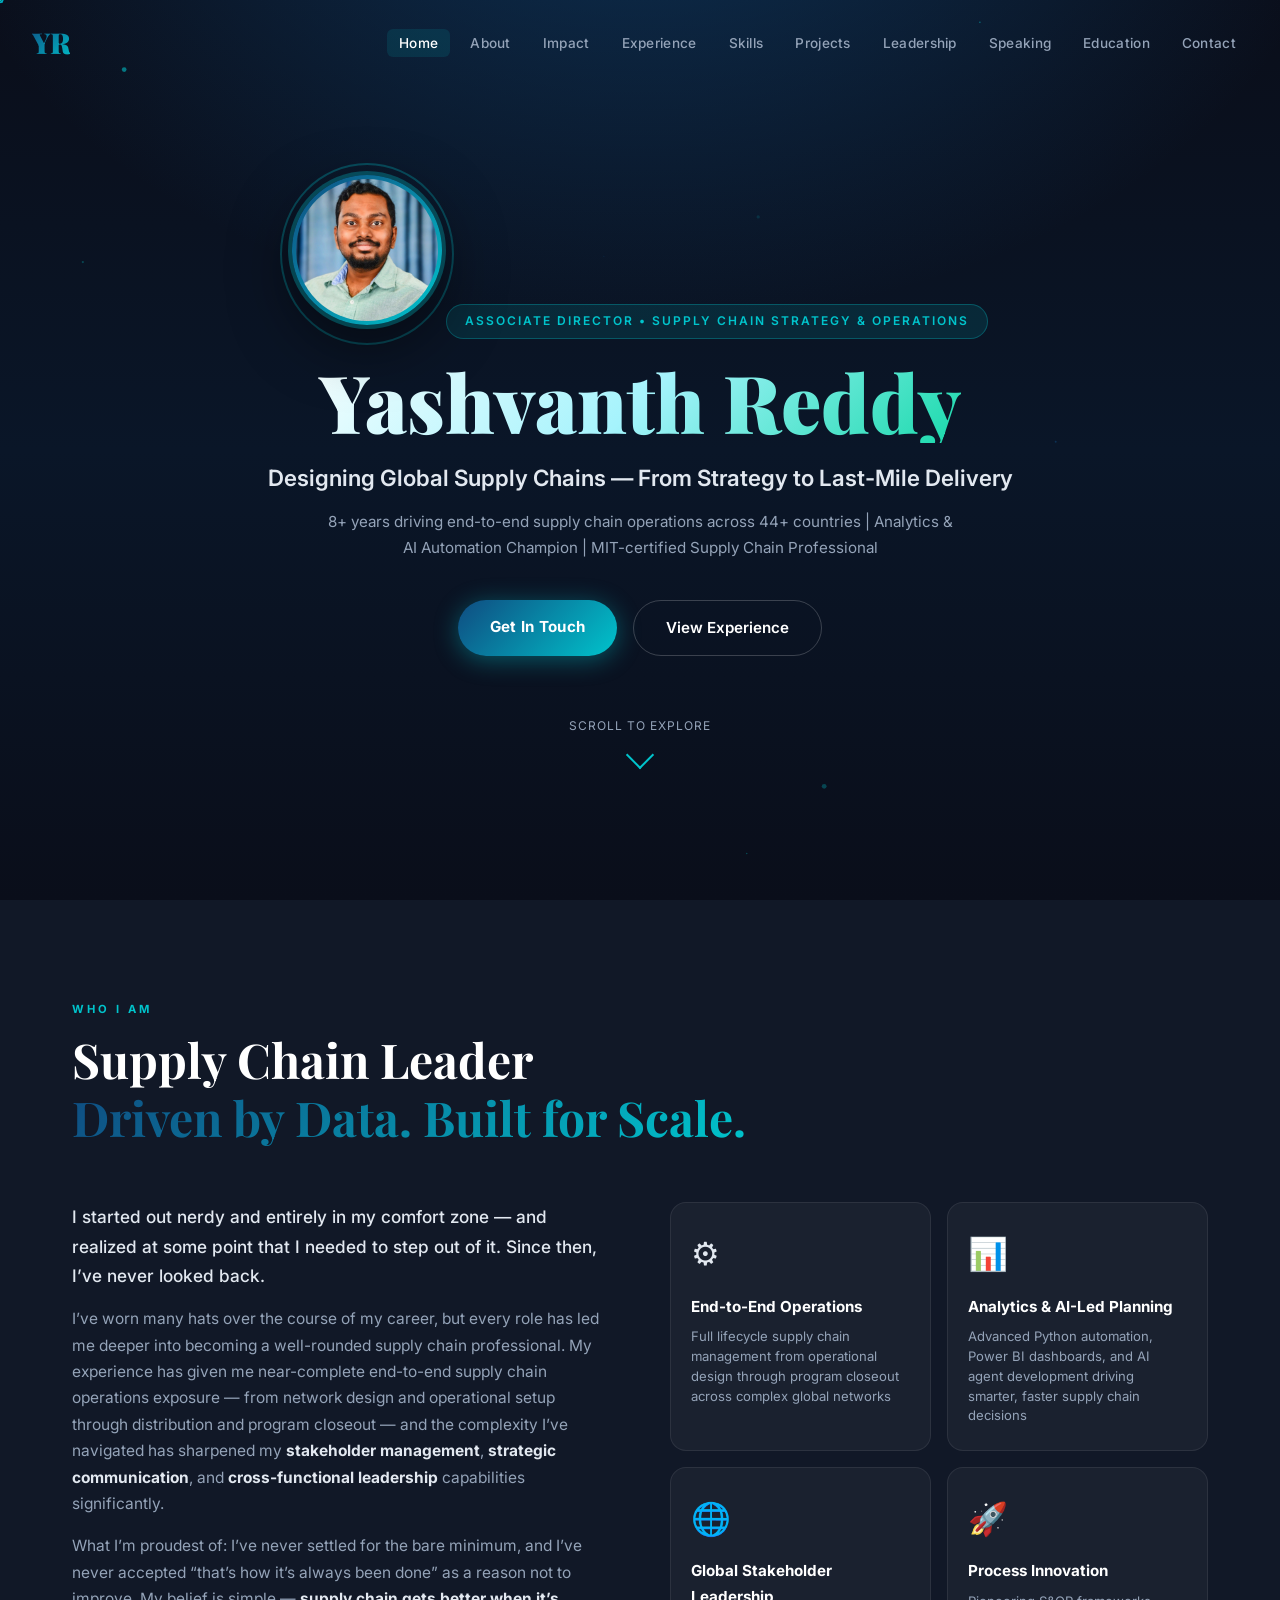
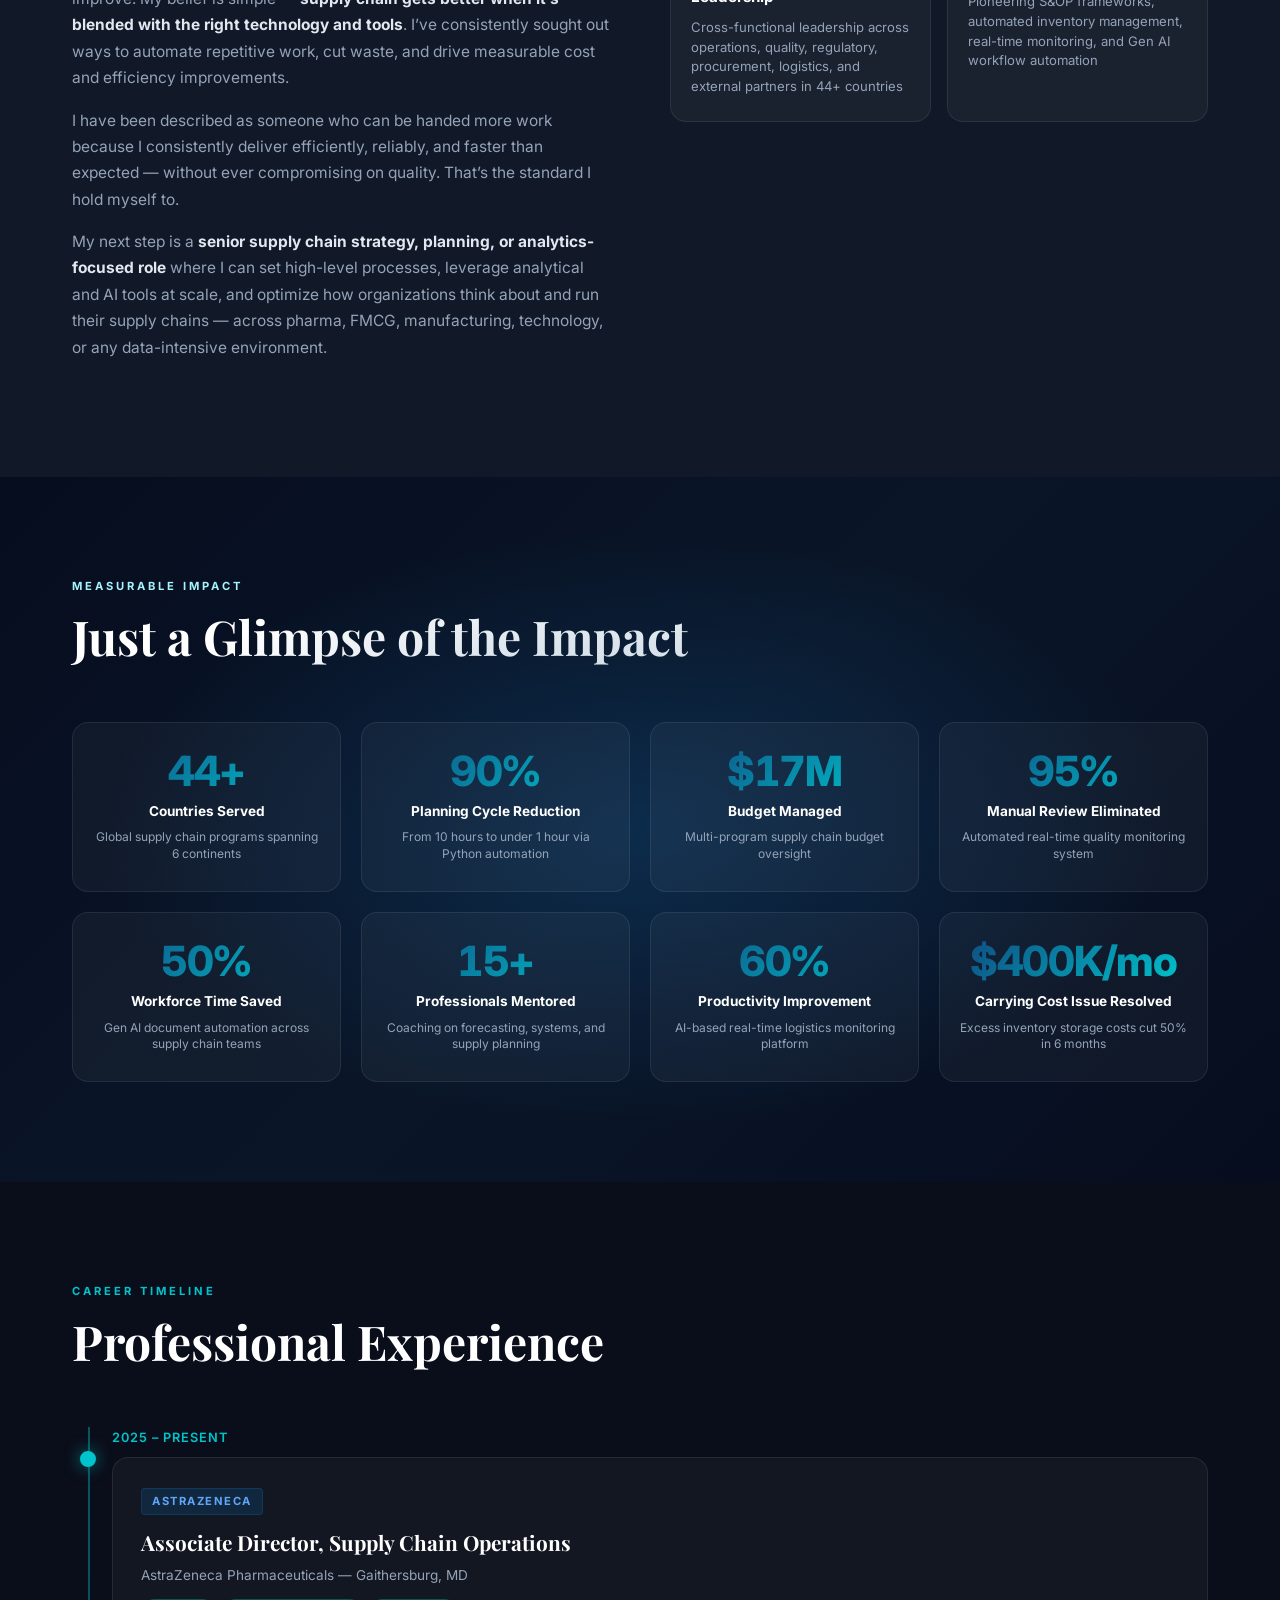
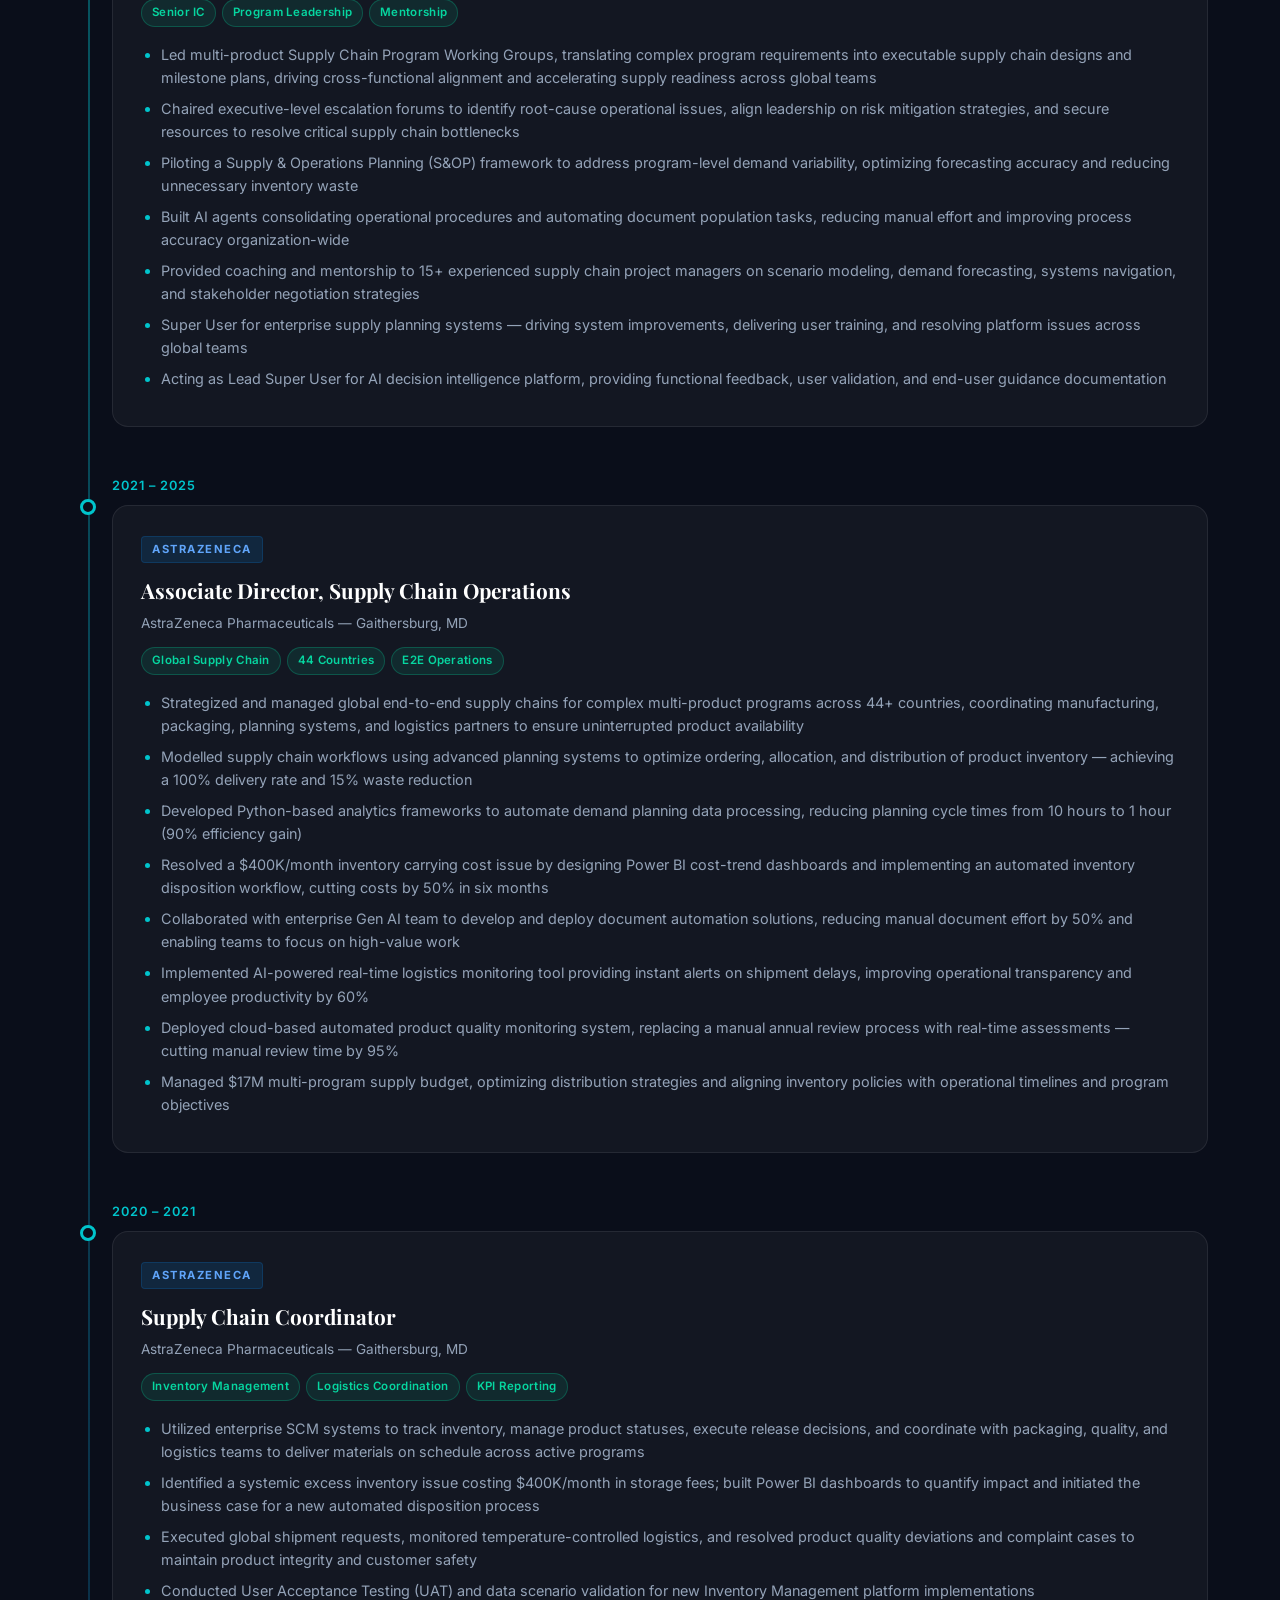
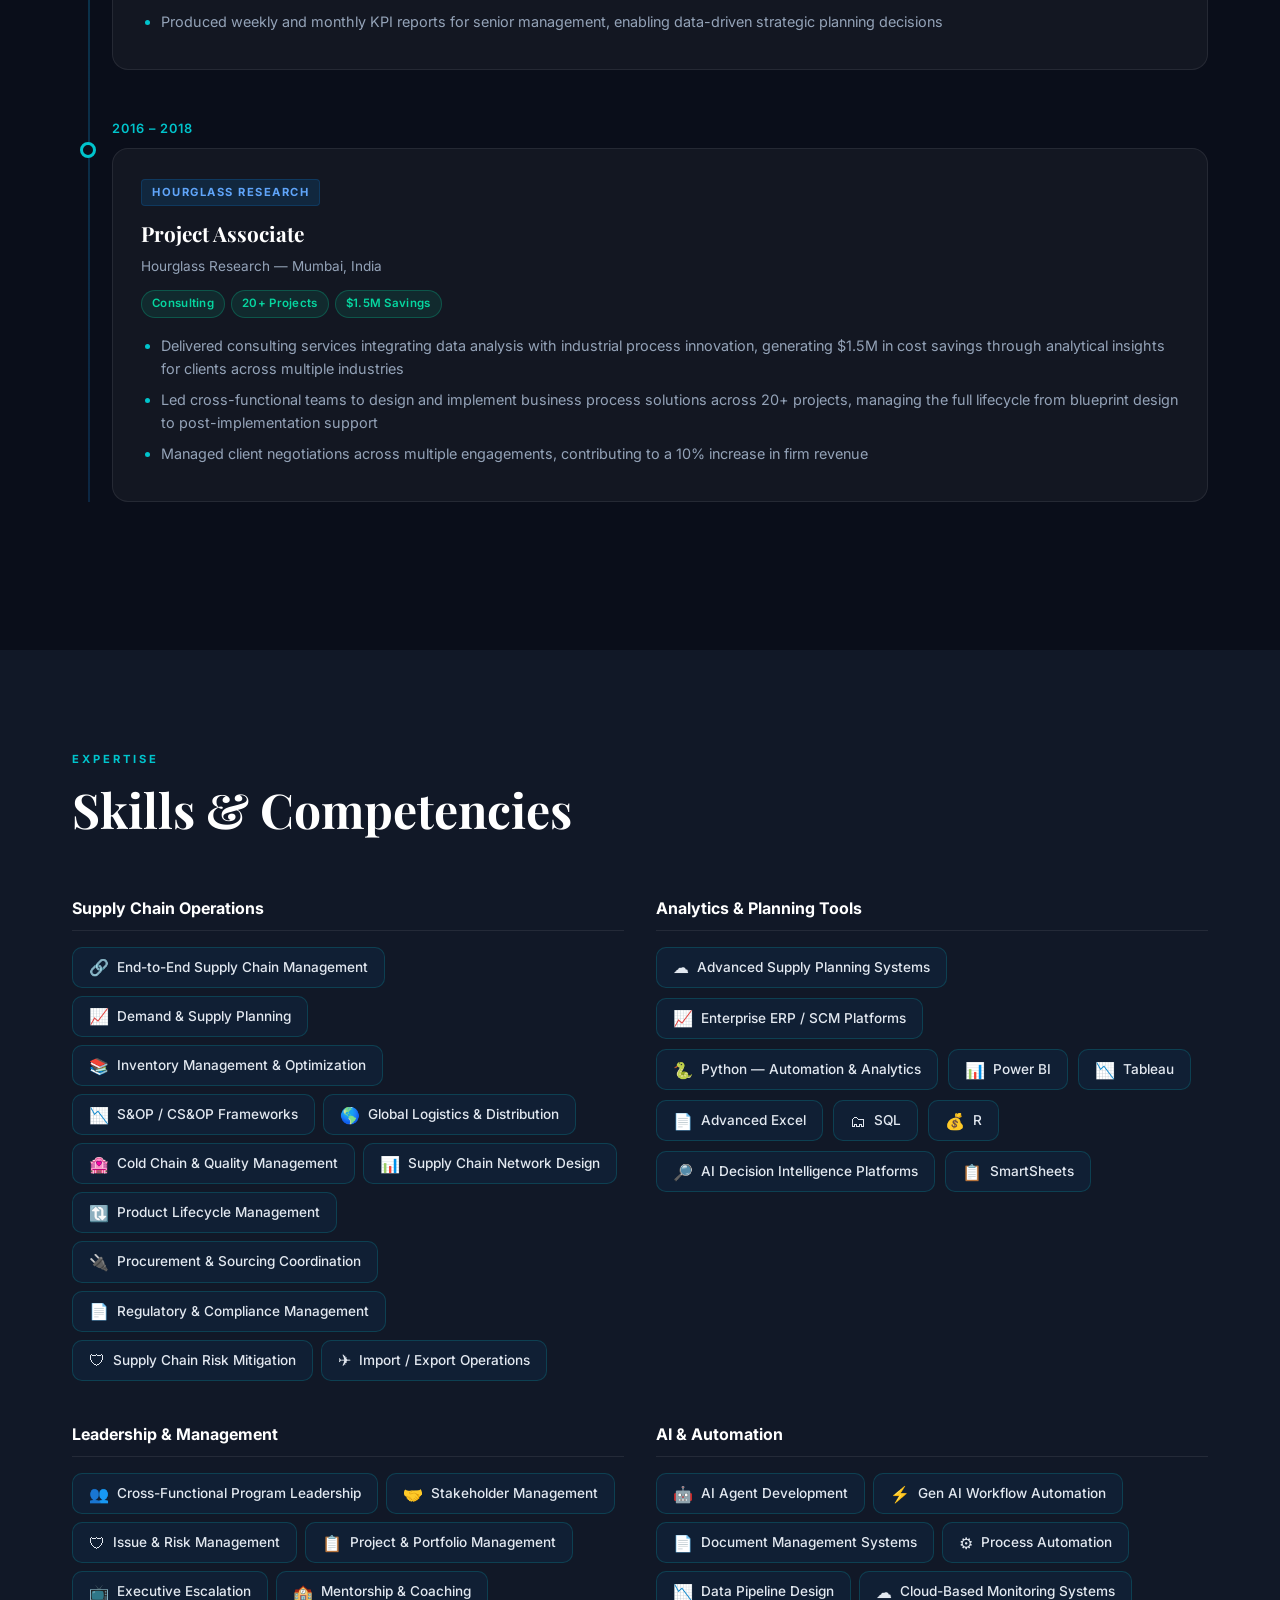
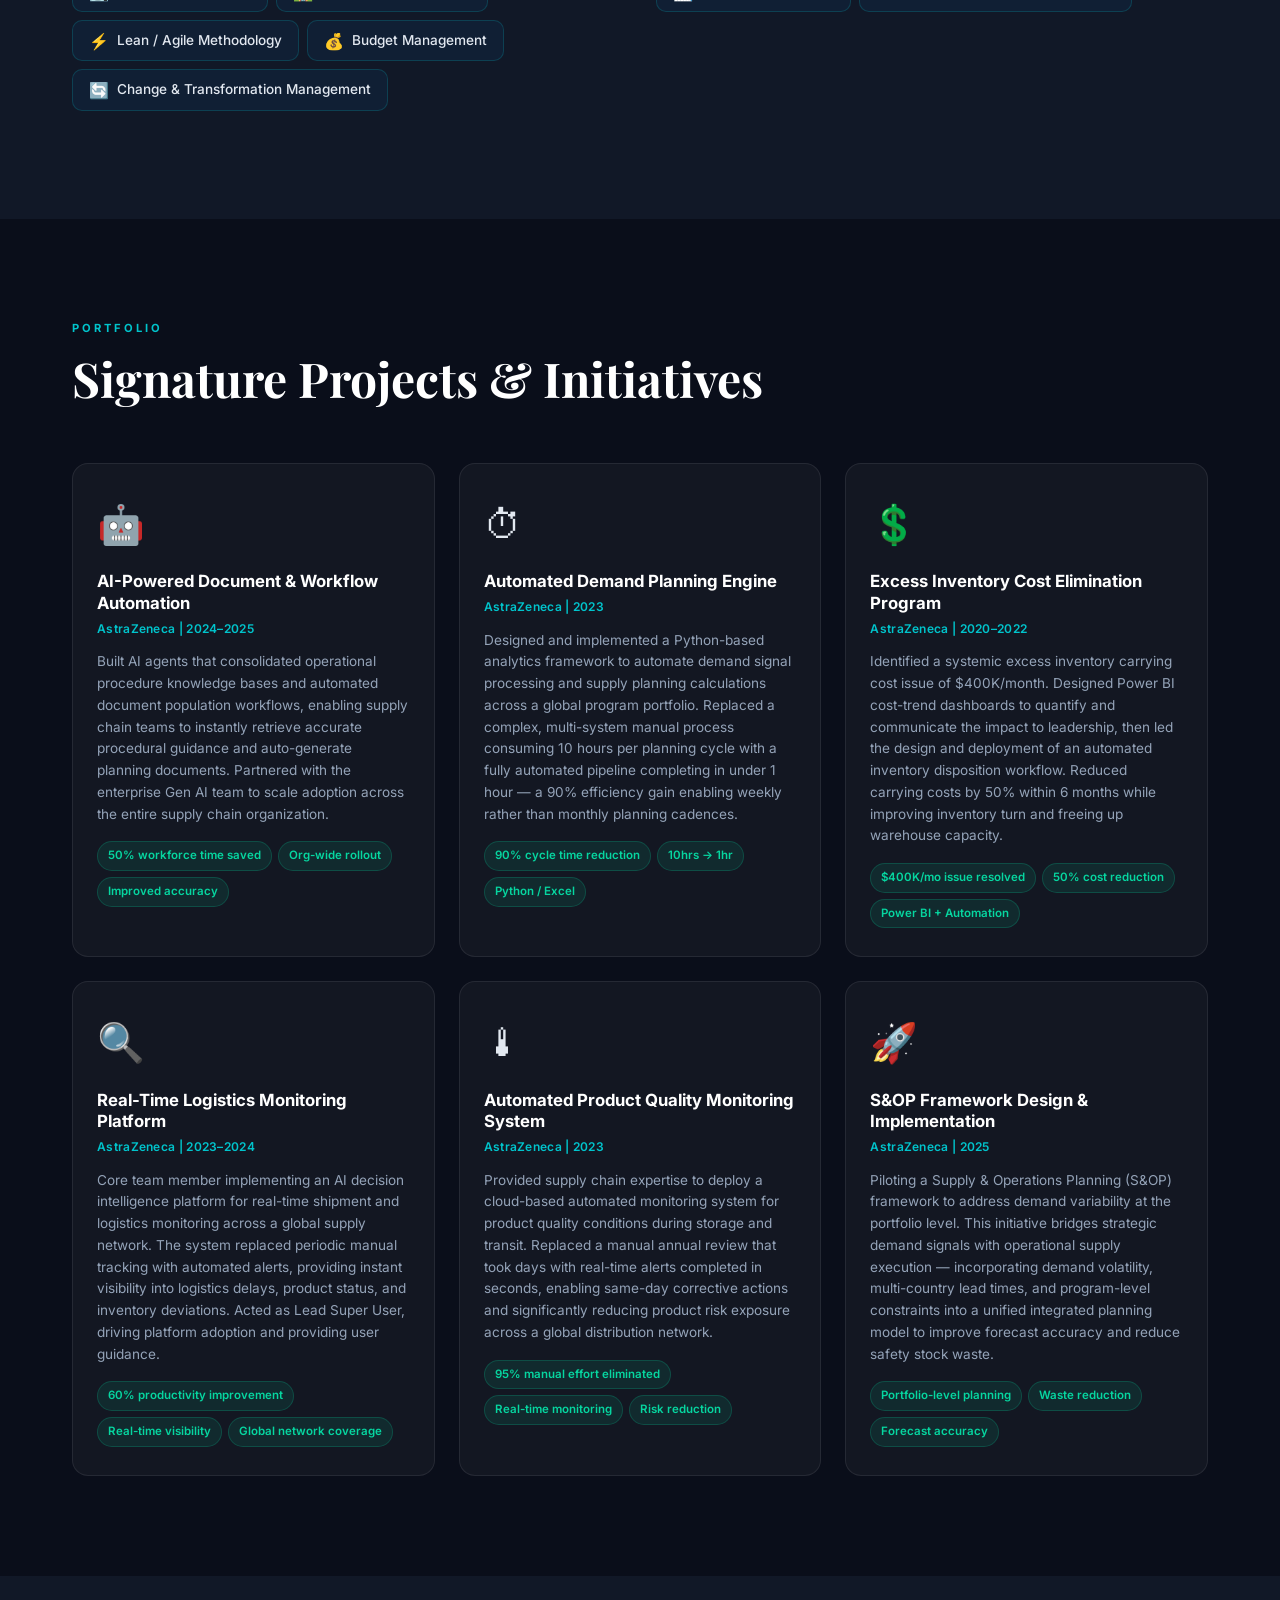
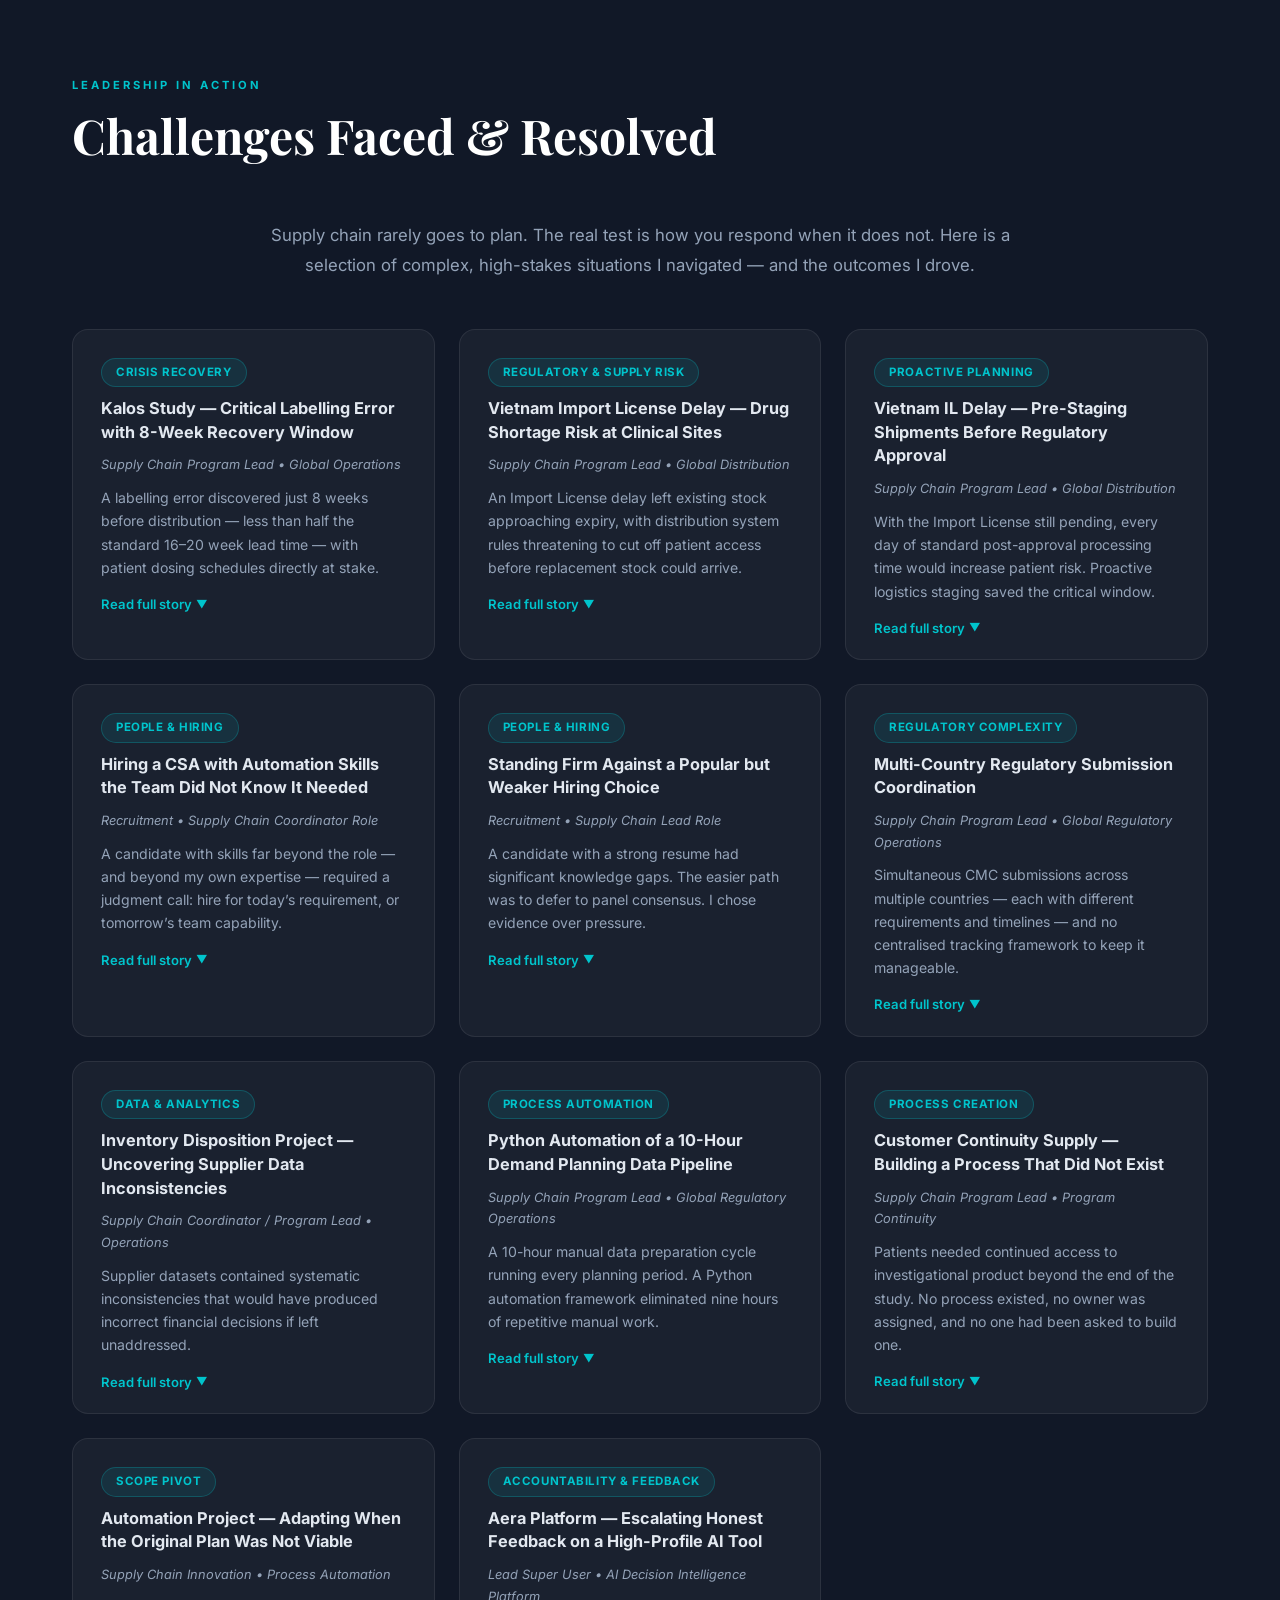
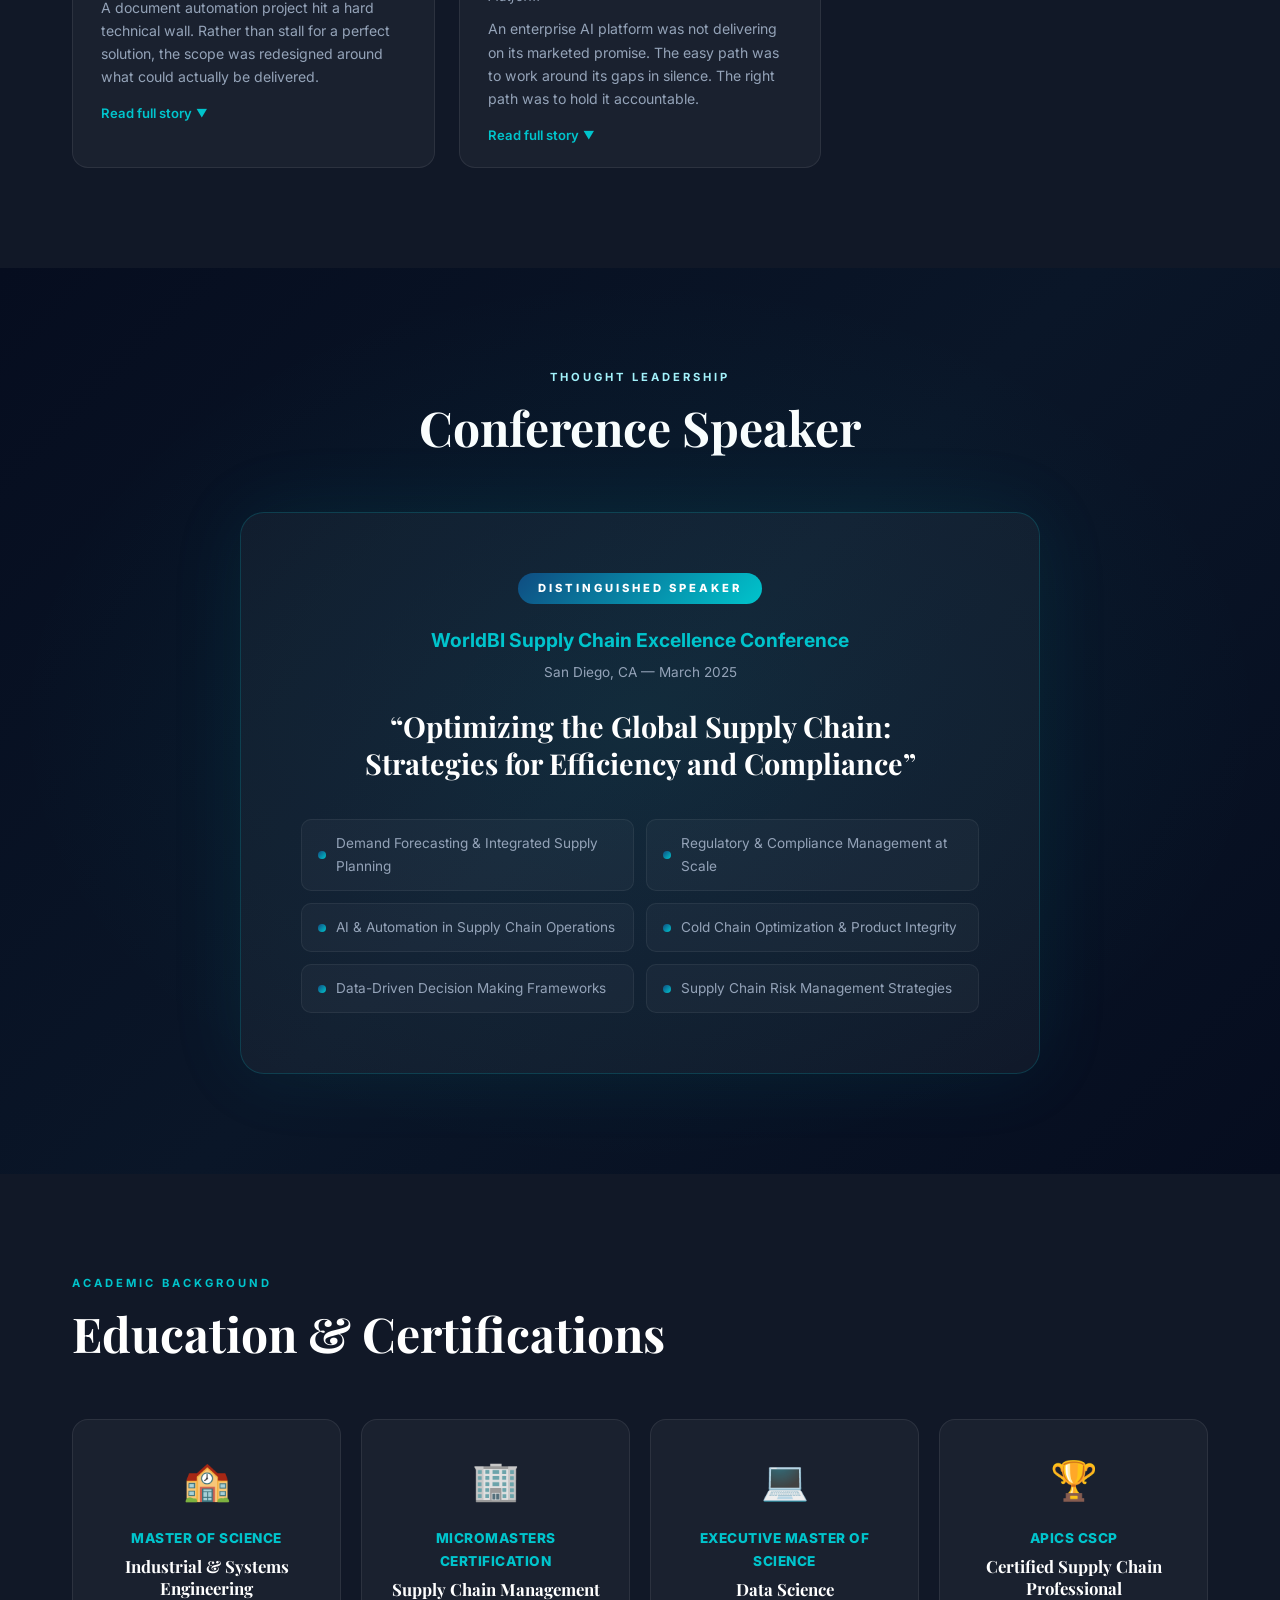
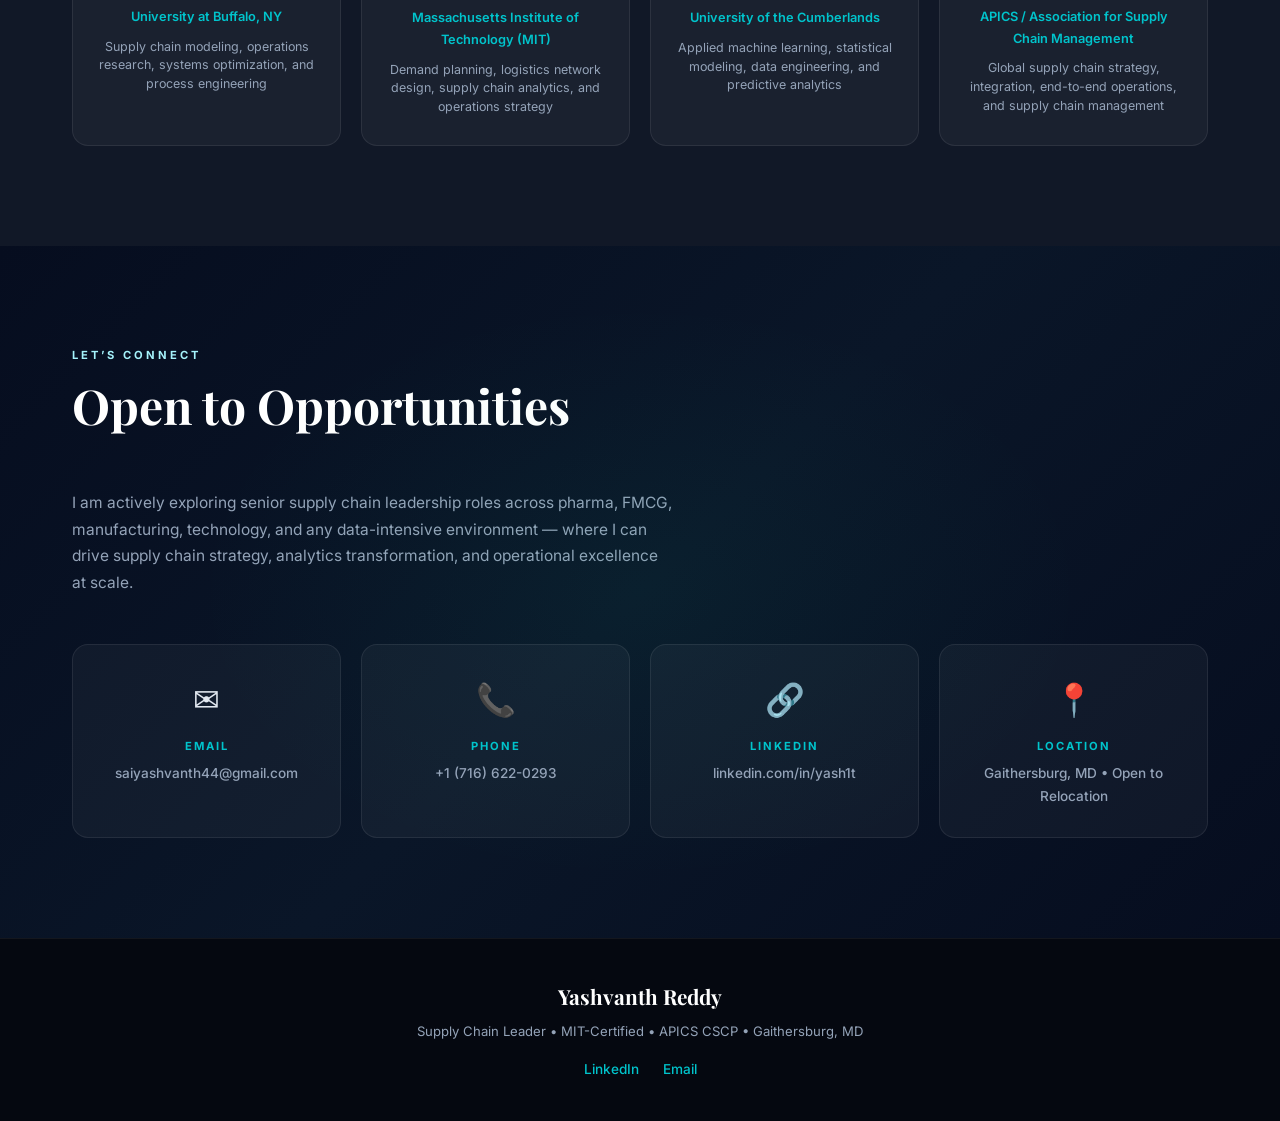
==== commit deed40b0: "6 fixes: stories visible, contact left-align, edu highlight removed, speaking title centered, skills" ====
--- a/v2/index.html
+++ b/v2/index.html
@@ -158,7 +158,7 @@
         <div class="timeline-date">2025 &ndash; Present</div>
         <div class="timeline-card">
           <div class="timeline-company-badge">AstraZeneca</div>
-          <div class="timeline-role">Supply Chain Project Manager</div>
+          <div class="timeline-role">Associate Director, Supply Chain Operations</div>
           <div class="timeline-company">AstraZeneca Pharmaceuticals &mdash; Gaithersburg, MD</div>
           <div class="timeline-tag-row">
             <span class="tag">Senior IC</span>
@@ -182,7 +182,7 @@
         <div class="timeline-date">2021 &ndash; 2025</div>
         <div class="timeline-card">
           <div class="timeline-company-badge">AstraZeneca</div>
-          <div class="timeline-role">Supply Chain Project Manager</div>
+          <div class="timeline-role">Associate Director, Supply Chain Operations</div>
           <div class="timeline-company">AstraZeneca Pharmaceuticals &mdash; Gaithersburg, MD</div>
           <div class="timeline-tag-row">
             <span class="tag">Global Supply Chain</span>
@@ -258,18 +258,18 @@
       <div class="skill-category">
         <h3 class="skill-cat-title">Supply Chain Operations</h3>
         <div class="skill-tags">
-          <span class="stag stag-primary">End-to-End Supply Chain Management</span>
-          <span class="stag stag-primary">Demand &amp; Supply Planning</span>
-          <span class="stag stag-primary">Inventory Management &amp; Optimization</span>
-          <span class="stag stag-primary">S&amp;OP / CS&amp;OP Frameworks</span>
-          <span class="stag stag-primary">Global Logistics &amp; Distribution</span>
-          <span class="stag stag-primary">Cold Chain &amp; Quality Management</span>
-          <span class="stag stag-primary">Supply Chain Network Design</span>
-          <span class="stag stag-primary">Product Lifecycle Management</span>
-          <span class="stag stag-primary">Procurement &amp; Sourcing Coordination</span>
-          <span class="stag stag-primary">Regulatory &amp; Compliance Management</span>
-          <span class="stag stag-primary">Supply Chain Risk Mitigation</span>
-          <span class="stag stag-primary">Import / Export Operations</span>
+          <span class="skill-tool-tag"><span class="skill-tool-icon">&#128279;</span> End-to-End Supply Chain Management</span>
+          <span class="skill-tool-tag"><span class="skill-tool-icon">&#128200;</span> Demand &amp; Supply Planning</span>
+          <span class="skill-tool-tag"><span class="skill-tool-icon">&#128218;</span> Inventory Management &amp; Optimization</span>
+          <span class="skill-tool-tag"><span class="skill-tool-icon">&#128201;</span> S&amp;OP / CS&amp;OP Frameworks</span>
+          <span class="skill-tool-tag"><span class="skill-tool-icon">&#127758;</span> Global Logistics &amp; Distribution</span>
+          <span class="skill-tool-tag"><span class="skill-tool-icon">&#127977;</span> Cold Chain &amp; Quality Management</span>
+          <span class="skill-tool-tag"><span class="skill-tool-icon">&#128202;</span> Supply Chain Network Design</span>
+          <span class="skill-tool-tag"><span class="skill-tool-icon">&#128259;</span> Product Lifecycle Management</span>
+          <span class="skill-tool-tag"><span class="skill-tool-icon">&#128268;</span> Procurement &amp; Sourcing Coordination</span>
+          <span class="skill-tool-tag"><span class="skill-tool-icon">&#128196;</span> Regulatory &amp; Compliance Management</span>
+          <span class="skill-tool-tag"><span class="skill-tool-icon">&#128737;</span> Supply Chain Risk Mitigation</span>
+          <span class="skill-tool-tag"><span class="skill-tool-icon">&#9992;</span> Import / Export Operations</span>
         </div>
       </div>
 
@@ -292,27 +292,27 @@
       <div class="skill-category">
         <h3 class="skill-cat-title">Leadership &amp; Management</h3>
         <div class="skill-tags">
-          <span class="stag stag-secondary">Cross-Functional Program Leadership</span>
-          <span class="stag stag-secondary">Stakeholder Management</span>
-          <span class="stag stag-secondary">Issue &amp; Risk Management</span>
-          <span class="stag stag-secondary">Project &amp; Portfolio Management</span>
-          <span class="stag stag-secondary">Executive Escalation</span>
-          <span class="stag stag-secondary">Mentorship &amp; Coaching</span>
-          <span class="stag stag-secondary">Lean / Agile Methodology</span>
-          <span class="stag stag-secondary">Budget Management</span>
-          <span class="stag stag-secondary">Change &amp; Transformation Management</span>
+          <span class="skill-tool-tag"><span class="skill-tool-icon">&#128101;</span> Cross-Functional Program Leadership</span>
+          <span class="skill-tool-tag"><span class="skill-tool-icon">&#129309;</span> Stakeholder Management</span>
+          <span class="skill-tool-tag"><span class="skill-tool-icon">&#128737;</span> Issue &amp; Risk Management</span>
+          <span class="skill-tool-tag"><span class="skill-tool-icon">&#128203;</span> Project &amp; Portfolio Management</span>
+          <span class="skill-tool-tag"><span class="skill-tool-icon">&#128250;</span> Executive Escalation</span>
+          <span class="skill-tool-tag"><span class="skill-tool-icon">&#127979;</span> Mentorship &amp; Coaching</span>
+          <span class="skill-tool-tag"><span class="skill-tool-icon">&#9889;</span> Lean / Agile Methodology</span>
+          <span class="skill-tool-tag"><span class="skill-tool-icon">&#128176;</span> Budget Management</span>
+          <span class="skill-tool-tag"><span class="skill-tool-icon">&#128260;</span> Change &amp; Transformation Management</span>
         </div>
       </div>
 
       <div class="skill-category">
         <h3 class="skill-cat-title">AI &amp; Automation</h3>
         <div class="skill-tags">
-          <span class="stag stag-tertiary">AI Agent Development</span>
-          <span class="stag stag-tertiary">Gen AI Workflow Automation</span>
-          <span class="stag stag-tertiary">Document Management Systems</span>
-          <span class="stag stag-tertiary">Process Automation</span>
-          <span class="stag stag-tertiary">Data Pipeline Design</span>
-          <span class="stag stag-tertiary">Cloud-Based Monitoring Systems</span>
+          <span class="skill-tool-tag"><span class="skill-tool-icon">&#129302;</span> AI Agent Development</span>
+          <span class="skill-tool-tag"><span class="skill-tool-icon">&#9889;</span> Gen AI Workflow Automation</span>
+          <span class="skill-tool-tag"><span class="skill-tool-icon">&#128196;</span> Document Management Systems</span>
+          <span class="skill-tool-tag"><span class="skill-tool-icon">&#9881;</span> Process Automation</span>
+          <span class="skill-tool-tag"><span class="skill-tool-icon">&#128201;</span> Data Pipeline Design</span>
+          <span class="skill-tool-tag"><span class="skill-tool-icon">&#9729;</span> Cloud-Based Monitoring Systems</span>
         </div>
       </div>
 
@@ -412,7 +412,7 @@
     <p class="stories-intro">Supply chain rarely goes to plan. The real test is how you respond when it does not. Here is a selection of complex, high-stakes situations I navigated &mdash; and the outcomes I drove.</p>
     <div class="stories-grid" id="storiesGrid">
 
-      <div class="story-card fade-in">
+      <div class="story-card">
         <div class="story-type-badge">Crisis Recovery</div>
         <div class="story-title">Kalos Study &mdash; Critical Labelling Error with 8-Week Recovery Window</div>
         <div class="story-context">Supply Chain Program Lead &bull; Global Operations</div>
@@ -425,7 +425,7 @@
         <div class="story-expand-btn" onclick="toggleStory(this)">Read full story <span>&#9660;</span></div>
       </div>
 
-      <div class="story-card fade-in">
+      <div class="story-card">
         <div class="story-type-badge">Regulatory &amp; Supply Risk</div>
         <div class="story-title">Vietnam Import License Delay &mdash; Drug Shortage Risk at Clinical Sites</div>
         <div class="story-context">Supply Chain Program Lead &bull; Global Distribution</div>
@@ -438,7 +438,7 @@
         <div class="story-expand-btn" onclick="toggleStory(this)">Read full story <span>&#9660;</span></div>
       </div>
 
-      <div class="story-card fade-in">
+      <div class="story-card">
         <div class="story-type-badge">Proactive Planning</div>
         <div class="story-title">Vietnam IL Delay &mdash; Pre-Staging Shipments Before Regulatory Approval</div>
         <div class="story-context">Supply Chain Program Lead &bull; Global Distribution</div>
@@ -451,7 +451,7 @@
         <div class="story-expand-btn" onclick="toggleStory(this)">Read full story <span>&#9660;</span></div>
       </div>
 
-      <div class="story-card fade-in">
+      <div class="story-card">
         <div class="story-type-badge">People &amp; Hiring</div>
         <div class="story-title">Hiring a CSA with Automation Skills the Team Did Not Know It Needed</div>
         <div class="story-context">Recruitment &bull; Supply Chain Coordinator Role</div>
@@ -464,7 +464,7 @@
         <div class="story-expand-btn" onclick="toggleStory(this)">Read full story <span>&#9660;</span></div>
       </div>
 
-      <div class="story-card fade-in">
+      <div class="story-card">
         <div class="story-type-badge">People &amp; Hiring</div>
         <div class="story-title">Standing Firm Against a Popular but Weaker Hiring Choice</div>
         <div class="story-context">Recruitment &bull; Supply Chain Lead Role</div>
@@ -477,7 +477,7 @@
         <div class="story-expand-btn" onclick="toggleStory(this)">Read full story <span>&#9660;</span></div>
       </div>
 
-      <div class="story-card fade-in">
+      <div class="story-card">
         <div class="story-type-badge">Regulatory Complexity</div>
         <div class="story-title">Multi-Country Regulatory Submission Coordination</div>
         <div class="story-context">Supply Chain Program Lead &bull; Global Regulatory Operations</div>
@@ -490,7 +490,7 @@
         <div class="story-expand-btn" onclick="toggleStory(this)">Read full story <span>&#9660;</span></div>
       </div>
 
-      <div class="story-card fade-in">
+      <div class="story-card">
         <div class="story-type-badge">Data &amp; Analytics</div>
         <div class="story-title">Inventory Disposition Project &mdash; Uncovering Supplier Data Inconsistencies</div>
         <div class="story-context">Supply Chain Coordinator / Program Lead &bull; Operations</div>
@@ -503,7 +503,7 @@
         <div class="story-expand-btn" onclick="toggleStory(this)">Read full story <span>&#9660;</span></div>
       </div>
 
-      <div class="story-card fade-in">
+      <div class="story-card">
         <div class="story-type-badge">Process Automation</div>
         <div class="story-title">Python Automation of a 10-Hour Demand Planning Data Pipeline</div>
         <div class="story-context">Supply Chain Program Lead &bull; Global Regulatory Operations</div>
@@ -516,7 +516,7 @@
         <div class="story-expand-btn" onclick="toggleStory(this)">Read full story <span>&#9660;</span></div>
       </div>
 
-      <div class="story-card fade-in">
+      <div class="story-card">
         <div class="story-type-badge">Process Creation</div>
         <div class="story-title">Customer Continuity Supply &mdash; Building a Process That Did Not Exist</div>
         <div class="story-context">Supply Chain Program Lead &bull; Program Continuity</div>
@@ -529,7 +529,7 @@
         <div class="story-expand-btn" onclick="toggleStory(this)">Read full story <span>&#9660;</span></div>
       </div>
 
-      <div class="story-card fade-in">
+      <div class="story-card">
         <div class="story-type-badge">Scope Pivot</div>
         <div class="story-title">Automation Project &mdash; Adapting When the Original Plan Was Not Viable</div>
         <div class="story-context">Supply Chain Innovation &bull; Process Automation</div>
@@ -542,7 +542,7 @@
         <div class="story-expand-btn" onclick="toggleStory(this)">Read full story <span>&#9660;</span></div>
       </div>
 
-      <div class="story-card fade-in">
+      <div class="story-card">
         <div class="story-type-badge">Accountability &amp; Feedback</div>
         <div class="story-title">Aera Platform &mdash; Escalating Honest Feedback on a High-Profile AI Tool</div>
         <div class="story-context">Lead Super User &bull; AI Decision Intelligence Platform</div>
@@ -595,7 +595,7 @@
         <div class="edu-school">University at Buffalo, NY</div>
         <div class="edu-desc">Supply chain modeling, operations research, systems optimization, and process engineering</div>
       </div>
-      <div class="edu-card edu-card-featured">
+      <div class="edu-card">
         <div class="edu-icon">&#127970;</div>
         <div class="edu-degree">MicroMasters Certification</div>
         <div class="edu-field">Supply Chain Management</div>
@@ -626,7 +626,7 @@
   <div class="section-container">
     <div class="section-label" style="color:#a5f3fc;">Let&rsquo;s Connect</div>
     <h2 class="section-title" style="color:#fff;">Open to Opportunities</h2>
-    <p class="contact-sub" style="text-align:center;margin-left:auto;margin-right:auto;">I am actively exploring senior supply chain leadership roles across pharma, FMCG, manufacturing, technology, and any data-intensive environment &mdash; where I can drive supply chain strategy, analytics transformation, and operational excellence at scale.</p>
+    <p class="contact-sub">I am actively exploring senior supply chain leadership roles across pharma, FMCG, manufacturing, technology, and any data-intensive environment &mdash; where I can drive supply chain strategy, analytics transformation, and operational excellence at scale.</p>
     <div class="contact-cards">
       <a href="mailto:saiyashvanth44@gmail.com" class="contact-card">
         <div class="contact-icon">&#9993;</div>
--- a/v2/style.css
+++ b/v2/style.css
@@ -865,3 +865,9 @@
   .section-container { padding: 70px 20px; }
   .hero-photo { width: 120px; height: 120px; }
 }
+
+/* ===================== SPEAKING SECTION ALIGNMENT FIX ===================== */
+#speaking .section-label,
+#speaking .section-title {
+  text-align: center;
+}
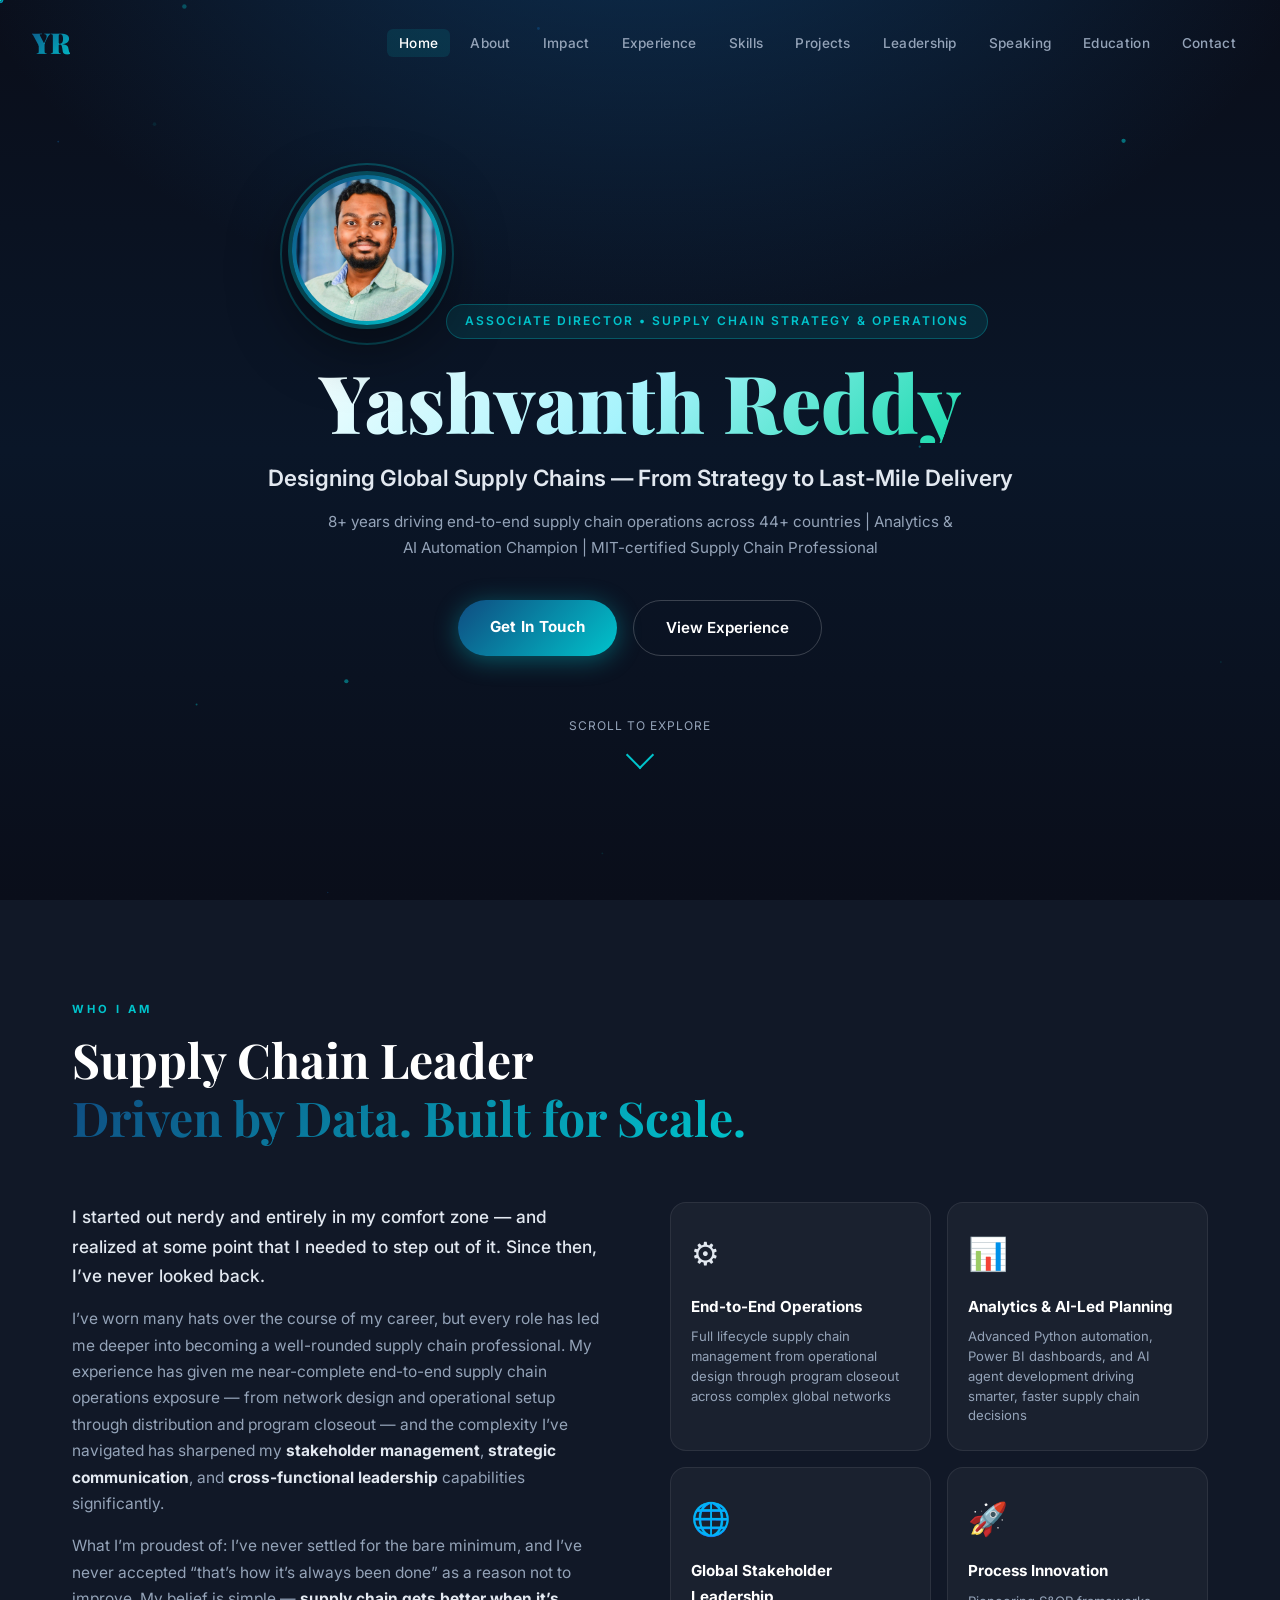
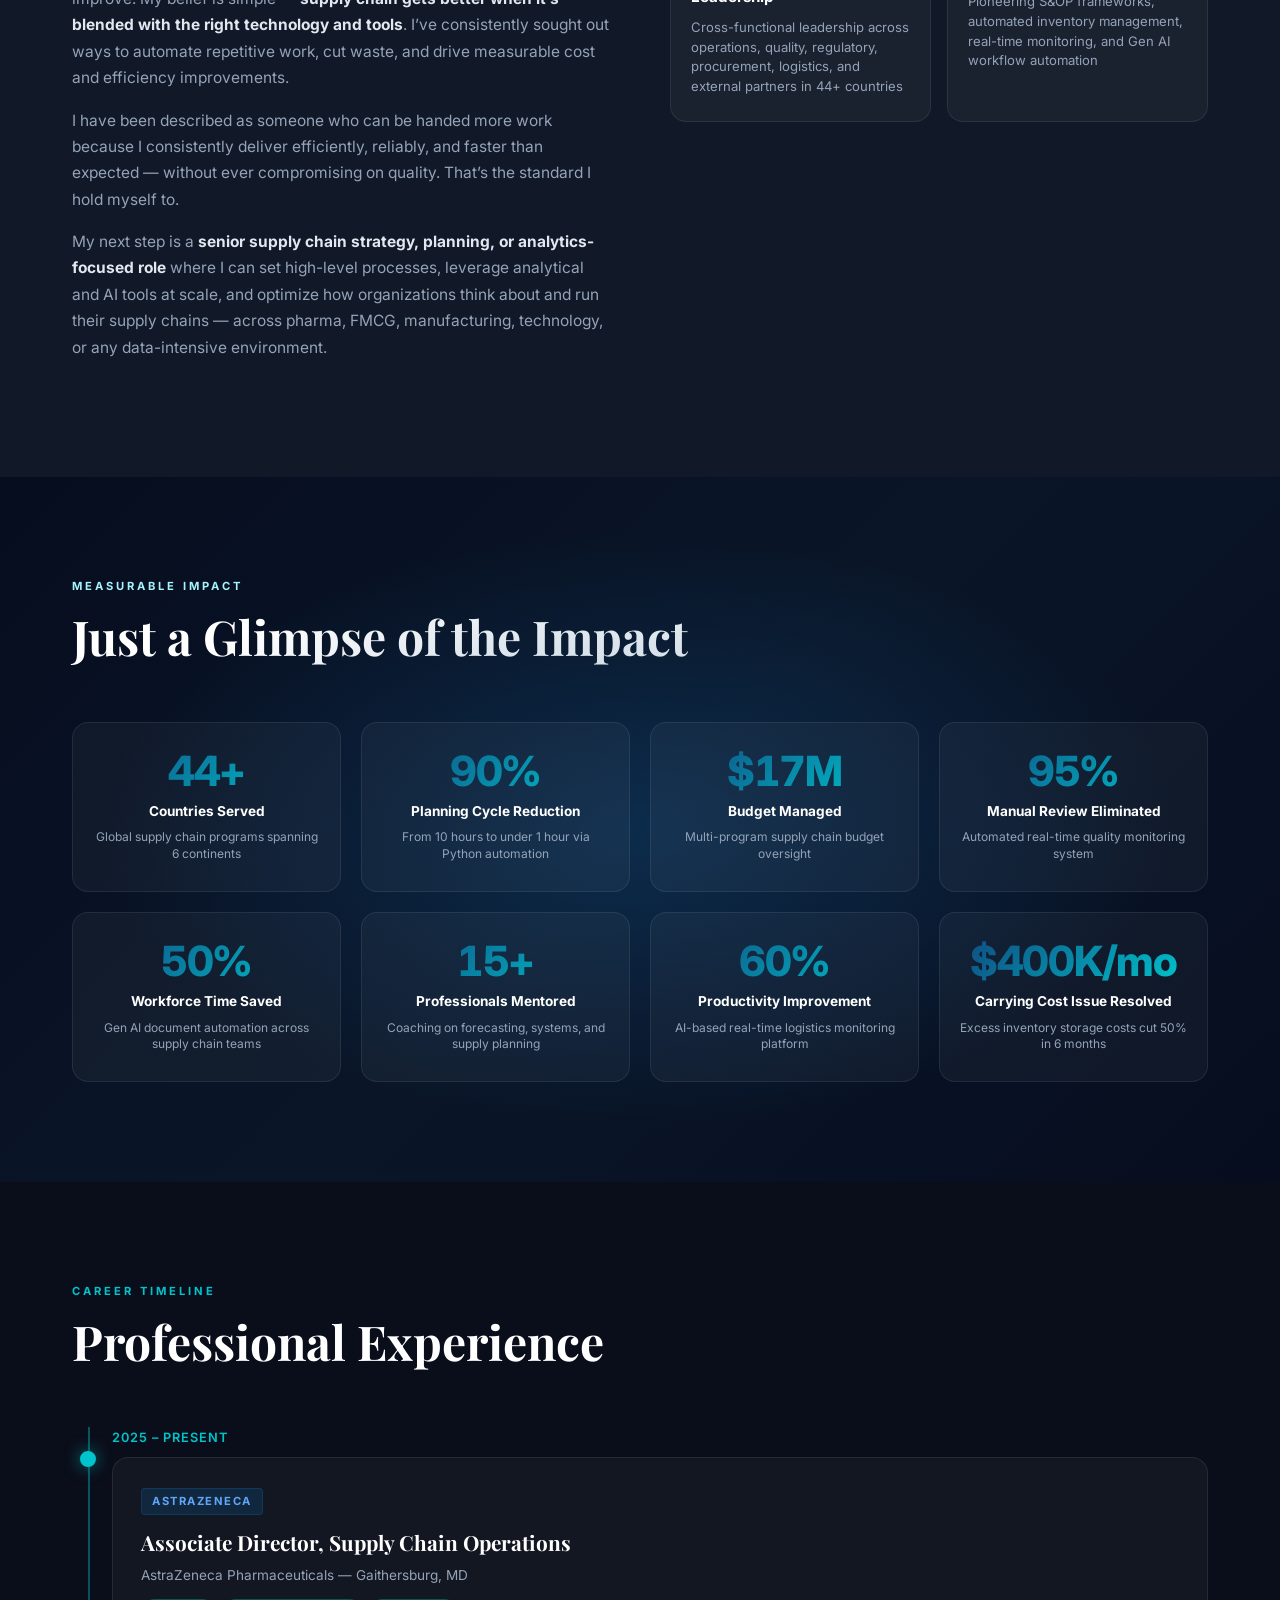
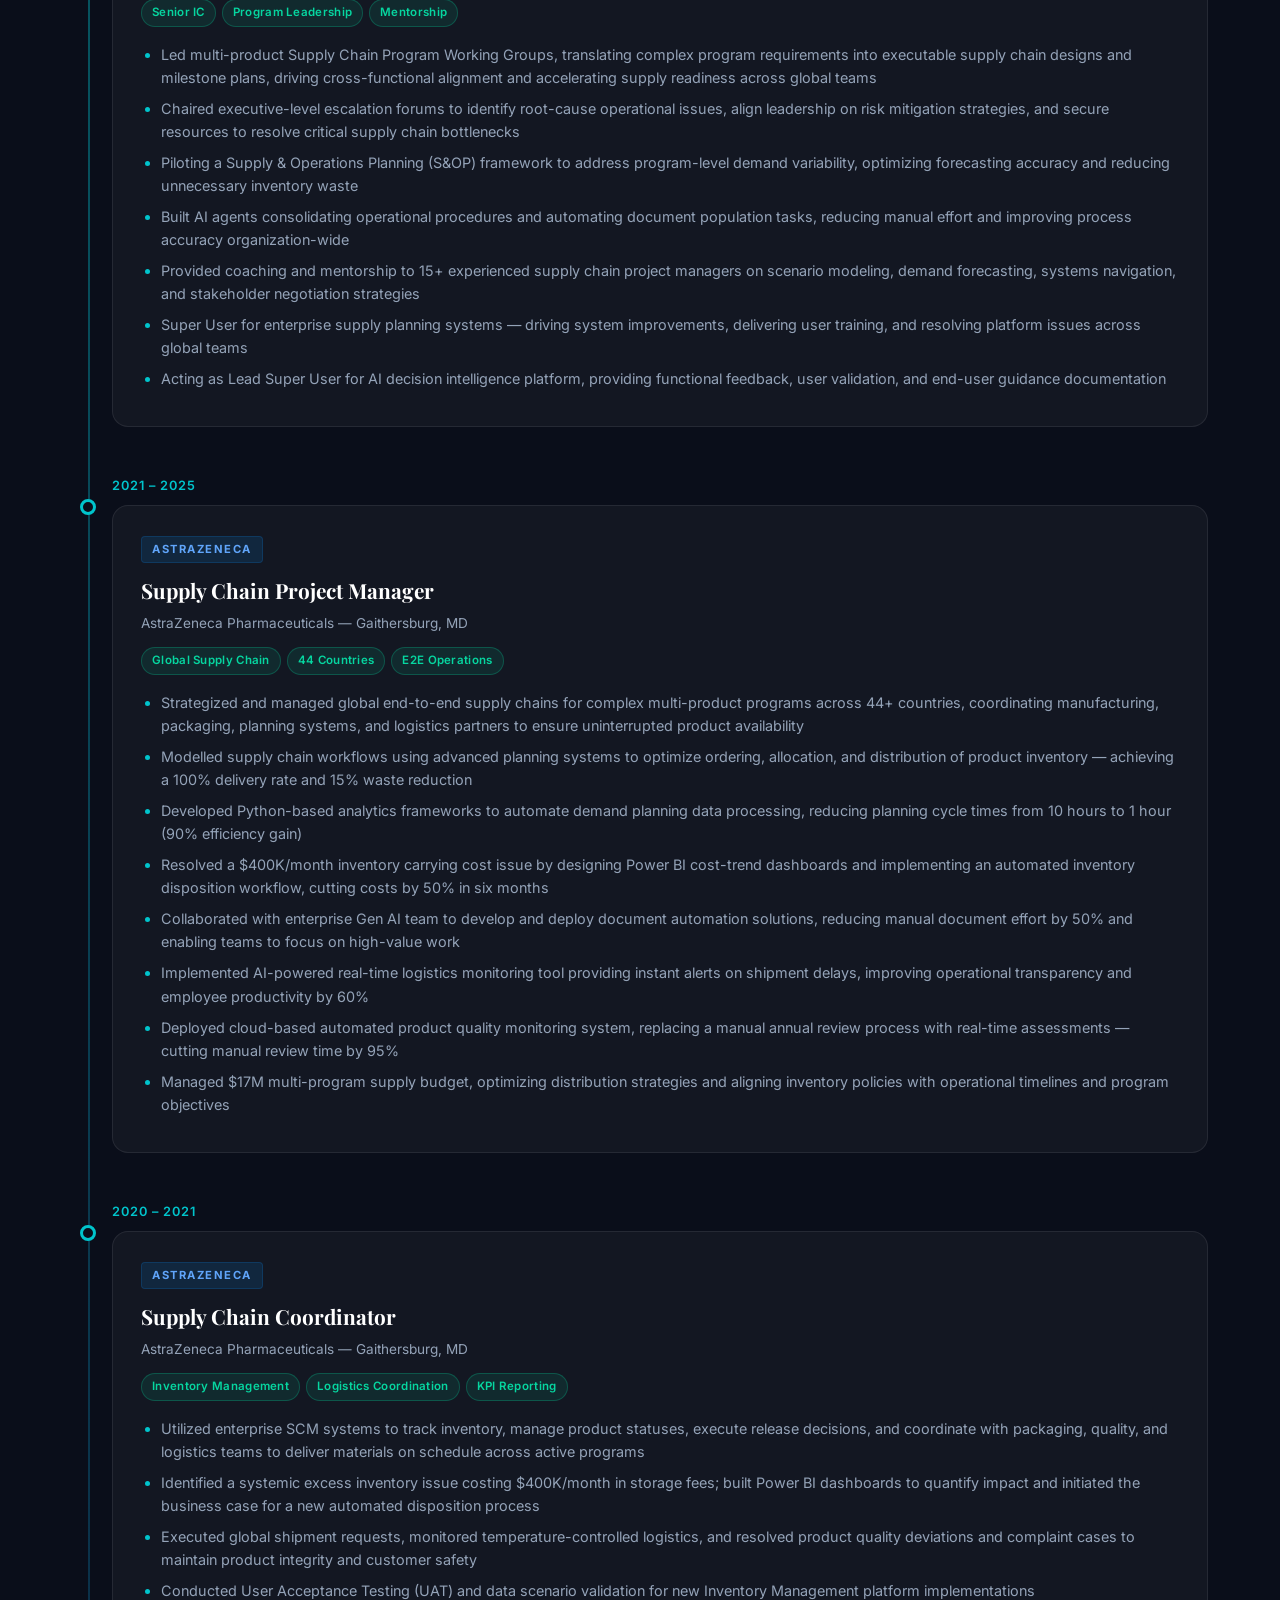
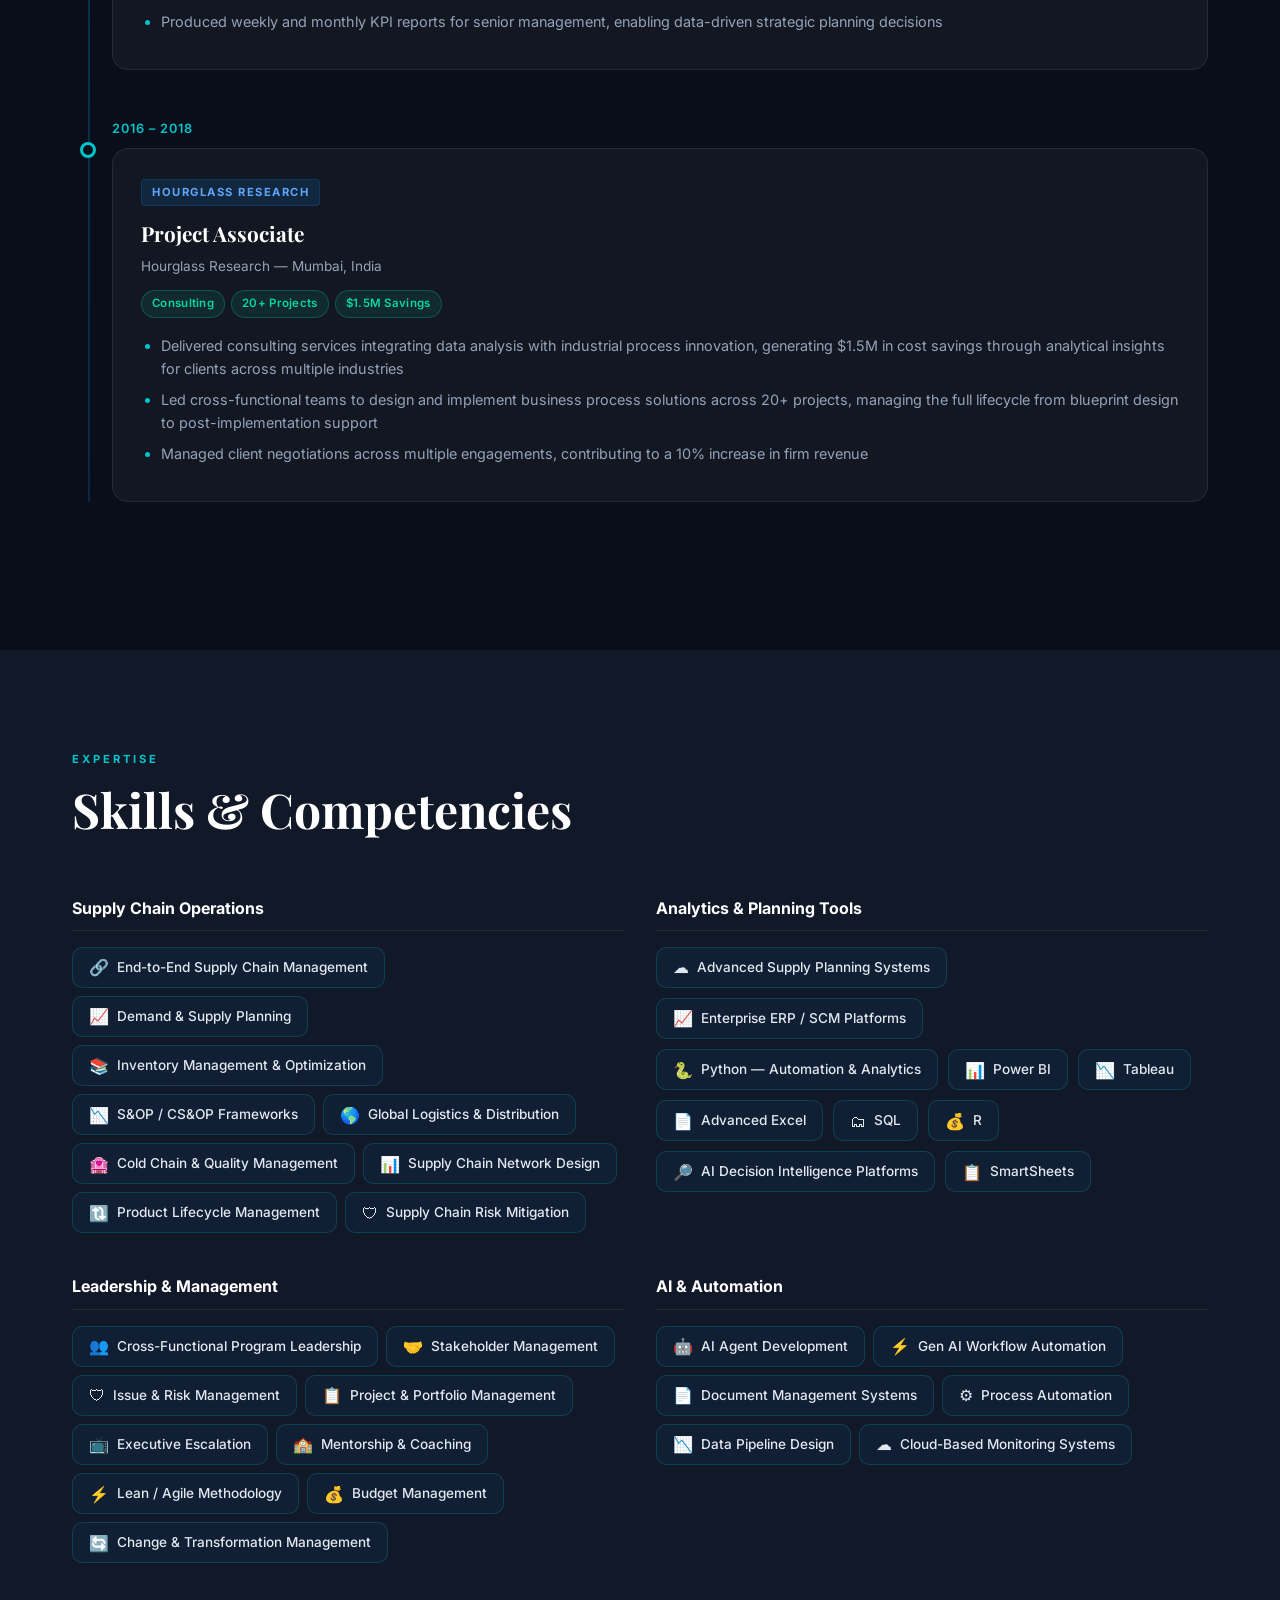
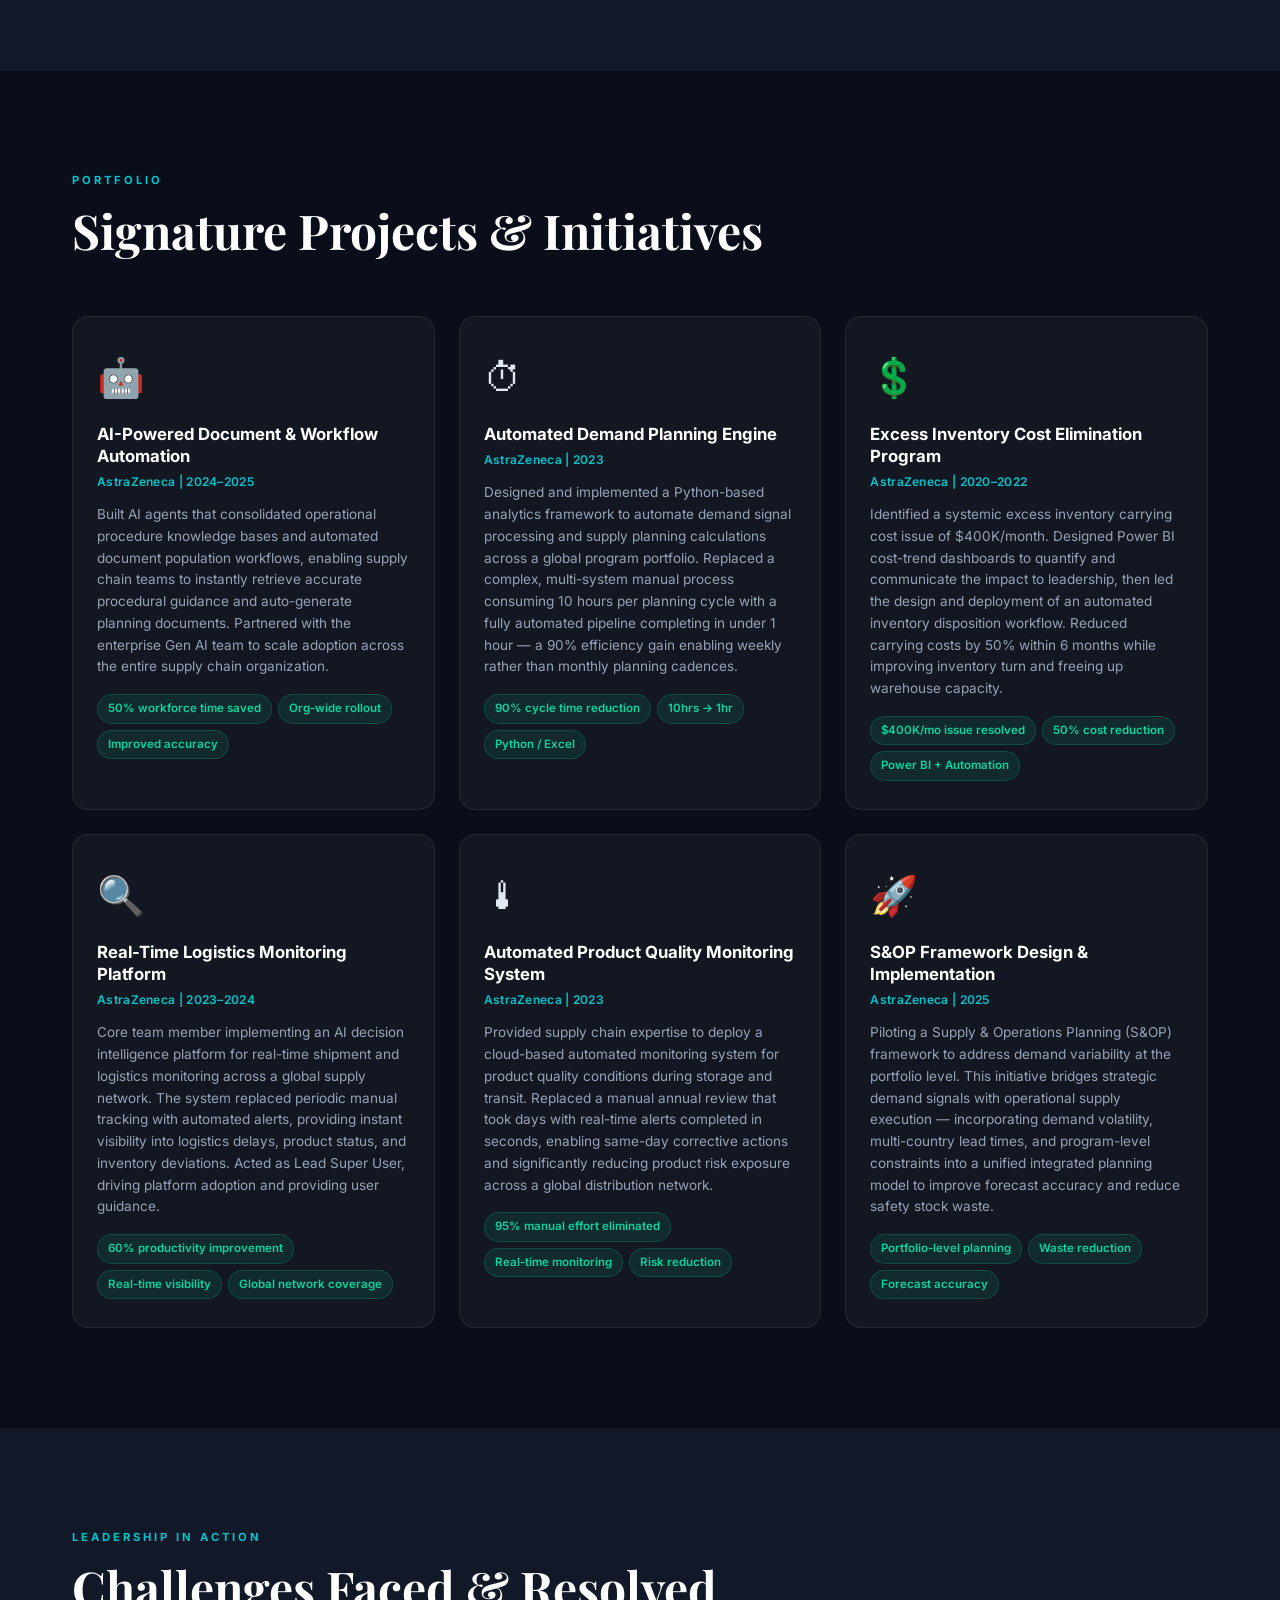
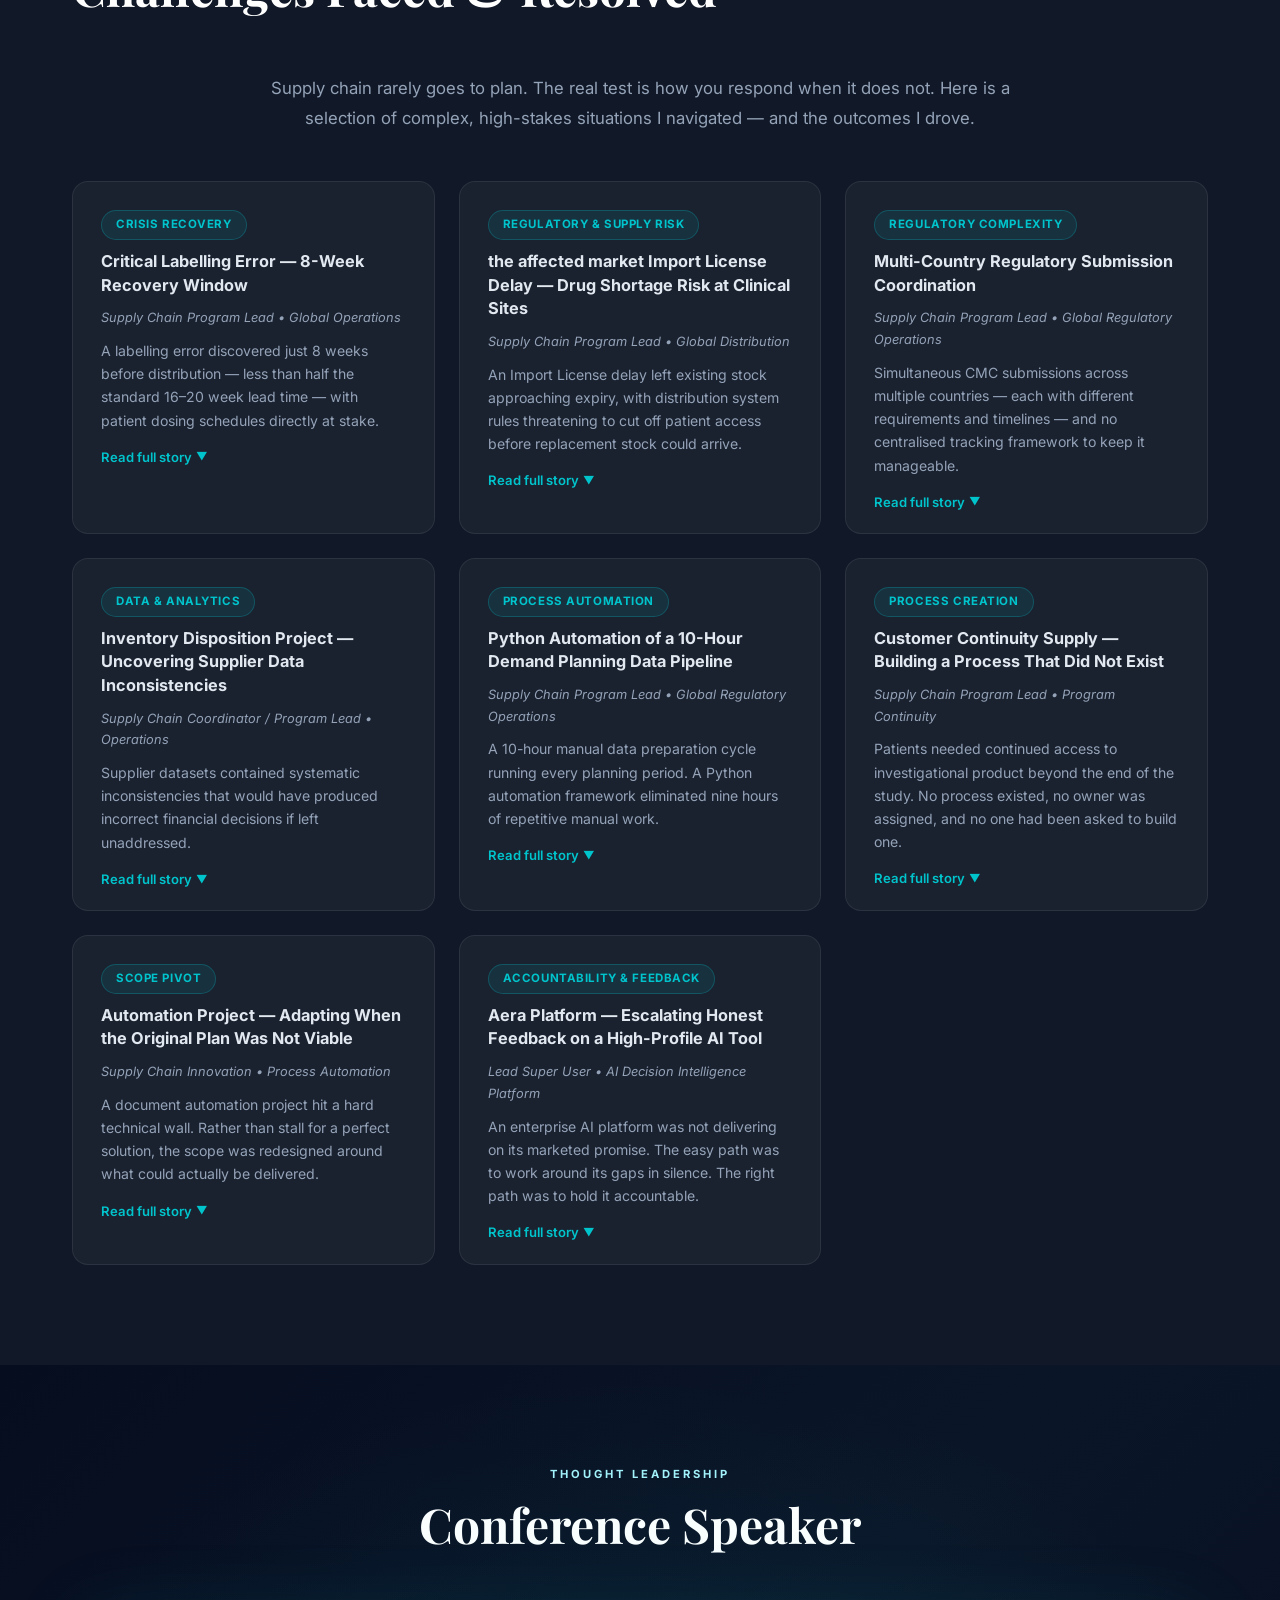
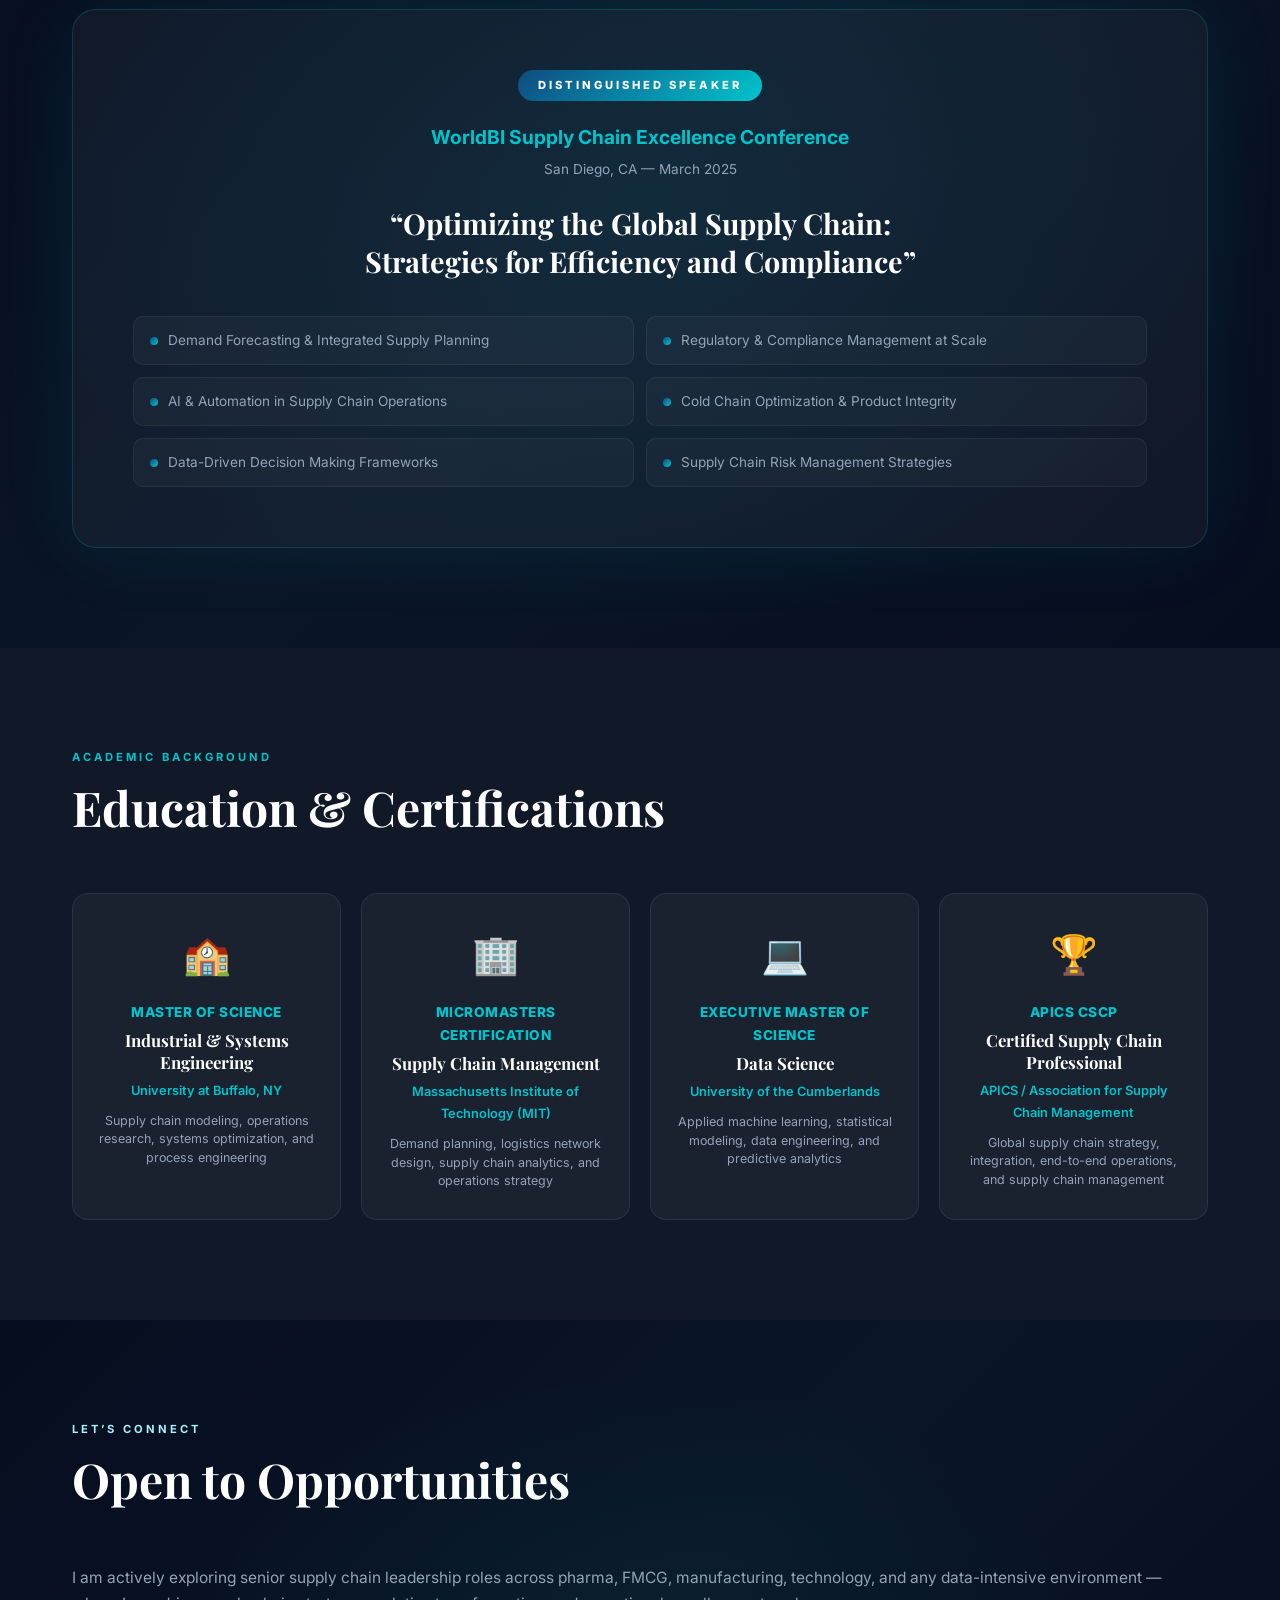
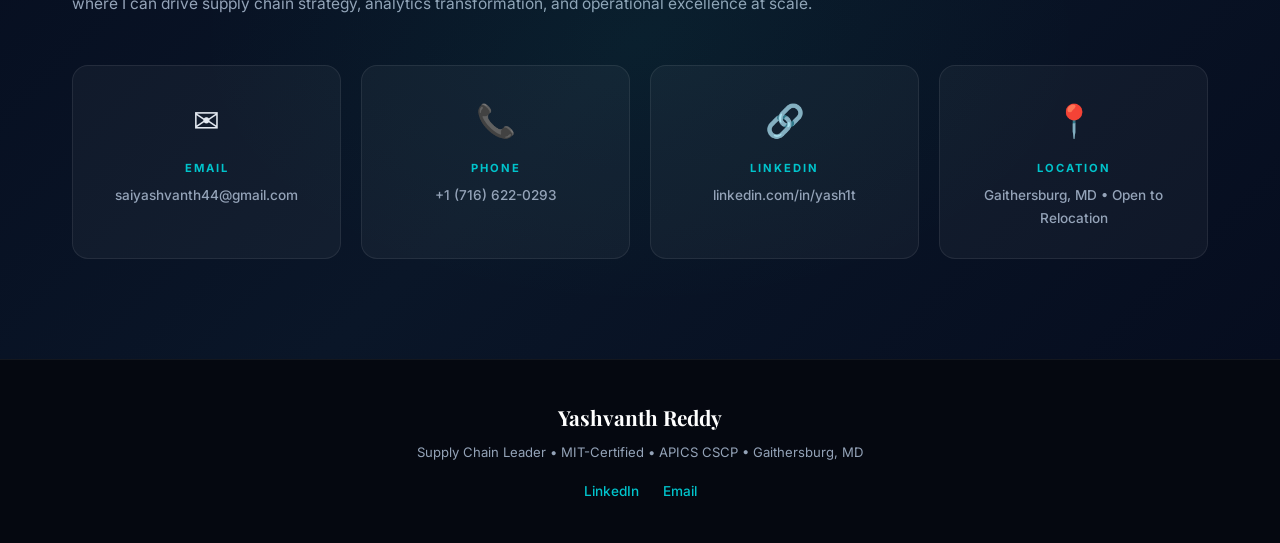
==== commit 8da322a7: "5 corrections: V2 2021-2025 title, skills cleanup, stories names removed, speaking width, contact wi" ====
--- a/v2/index.html
+++ b/v2/index.html
@@ -182,7 +182,7 @@
         <div class="timeline-date">2021 &ndash; 2025</div>
         <div class="timeline-card">
           <div class="timeline-company-badge">AstraZeneca</div>
-          <div class="timeline-role">Associate Director, Supply Chain Operations</div>
+          <div class="timeline-role">Supply Chain Project Manager</div>
           <div class="timeline-company">AstraZeneca Pharmaceuticals &mdash; Gaithersburg, MD</div>
           <div class="timeline-tag-row">
             <span class="tag">Global Supply Chain</span>
@@ -266,10 +266,10 @@
           <span class="skill-tool-tag"><span class="skill-tool-icon">&#127977;</span> Cold Chain &amp; Quality Management</span>
           <span class="skill-tool-tag"><span class="skill-tool-icon">&#128202;</span> Supply Chain Network Design</span>
           <span class="skill-tool-tag"><span class="skill-tool-icon">&#128259;</span> Product Lifecycle Management</span>
-          <span class="skill-tool-tag"><span class="skill-tool-icon">&#128268;</span> Procurement &amp; Sourcing Coordination</span>
-          <span class="skill-tool-tag"><span class="skill-tool-icon">&#128196;</span> Regulatory &amp; Compliance Management</span>
+          
+          
           <span class="skill-tool-tag"><span class="skill-tool-icon">&#128737;</span> Supply Chain Risk Mitigation</span>
-          <span class="skill-tool-tag"><span class="skill-tool-icon">&#9992;</span> Import / Export Operations</span>
+          
         </div>
       </div>
 
@@ -414,11 +414,11 @@
 
       <div class="story-card">
         <div class="story-type-badge">Crisis Recovery</div>
-        <div class="story-title">Kalos Study &mdash; Critical Labelling Error with 8-Week Recovery Window</div>
+        <div class="story-title">Critical Labelling Error &mdash; 8-Week Recovery Window</div>
         <div class="story-context">Supply Chain Program Lead &bull; Global Operations</div>
         <div class="story-summary">A labelling error discovered just 8 weeks before distribution &mdash; less than half the standard 16&ndash;20 week lead time &mdash; with patient dosing schedules directly at stake.</div>
         <div class="story-body">
-          <div class="story-section"><span class="story-label">Situation</span>A serious labelling error in the Kalos study: packs with a 30-month shelf life labelled with a 36-month expiry. Discovered only 8 weeks before distribution was needed, against a standard 16&ndash;20 week timeline.</div>
+          <div class="story-section"><span class="story-label">Situation</span>A serious labelling error packs with a 30-month shelf life labelled with a 36-month expiry. Discovered only 8 weeks before distribution was needed, against a standard 16&ndash;20 week timeline.</div>
           <div class="story-section"><span class="story-label">Action</span>Immediately took ownership, escalated simultaneously to clinical and program leads. Identified QA approval and invoicing as the key bottlenecks and fast-tracked both in parallel. Coordinated packing and distribution workstreams concurrently to compress the total timeline.</div>
           <div class="story-section"><span class="story-label">Result</span>Packing completed in 4 weeks, distribution in a further 4 weeks &mdash; full delivery within 7.5 weeks with zero impact on patient dosing schedules. Learnings codified into risk mitigation frameworks for future studies.</div>
         </div>
@@ -427,55 +427,22 @@
 
       <div class="story-card">
         <div class="story-type-badge">Regulatory &amp; Supply Risk</div>
-        <div class="story-title">Vietnam Import License Delay &mdash; Drug Shortage Risk at Clinical Sites</div>
+        <div class="story-title">the affected market Import License Delay &mdash; Drug Shortage Risk at Clinical Sites</div>
         <div class="story-context">Supply Chain Program Lead &bull; Global Distribution</div>
         <div class="story-summary">An Import License delay left existing stock approaching expiry, with distribution system rules threatening to cut off patient access before replacement stock could arrive.</div>
         <div class="story-body">
-          <div class="story-section"><span class="story-label">Situation</span>Vietnam IL delay put drug availability at risk. Existing stock neared expiry and The distribution system had built-in controls restricting dispatch once inventory aged past a threshold. Two options: adjust individual inventory records, or change a global system parameter.</div>
+          <div class="story-section"><span class="story-label">Situation</span>the affected market IL delay put drug availability at risk. Existing stock neared expiry and The distribution system had built-in controls restricting dispatch once inventory aged past a threshold. Two options: adjust individual inventory records, or change a global system parameter.</div>
           <div class="story-section"><span class="story-label">Action</span>Modelled both options. Reducing DND globally would introduce risk across all countries. Advocated strongly for the targeted inventory-record fix, providing analytical rationale that it posed no risk to other markets.</div>
           <div class="story-section"><span class="story-label">Result</span>Team agreed. Customer supply maintained until the permit was secured. Zero disruption to any market. Risk analysis framework applied to future high-stakes decisions.</div>
         </div>
         <div class="story-expand-btn" onclick="toggleStory(this)">Read full story <span>&#9660;</span></div>
       </div>
 
-      <div class="story-card">
-        <div class="story-type-badge">Proactive Planning</div>
-        <div class="story-title">Vietnam IL Delay &mdash; Pre-Staging Shipments Before Regulatory Approval</div>
-        <div class="story-context">Supply Chain Program Lead &bull; Global Distribution</div>
-        <div class="story-summary">With the Import License still pending, every day of standard post-approval processing time would increase patient risk. Proactive logistics staging saved the critical window.</div>
-        <div class="story-body">
-          <div class="story-section"><span class="story-label">Situation</span>With the Vietnam Import License still pending, distribution timelines were critically compressed. Every day of standard processing time after IL approval directly risked patient access to medication.</div>
-          <div class="story-section"><span class="story-label">Action</span>Proactively coordinated with the regional logistics partner to pre-pack the full shipment and generate all commercial documentation ahead of permit approval &mdash; working right to the compliant boundary.</div>
-          <div class="story-section"><span class="story-label">Result</span>Saved the standard 3&ndash;4 days of post-approval processing. Product reached customers without delay. Pre-staging approach now embedded in my standard playbook for regulatory-constrained markets.</div>
-        </div>
-        <div class="story-expand-btn" onclick="toggleStory(this)">Read full story <span>&#9660;</span></div>
-      </div>
-
-      <div class="story-card">
-        <div class="story-type-badge">People &amp; Hiring</div>
-        <div class="story-title">Hiring a CSA with Automation Skills the Team Did Not Know It Needed</div>
-        <div class="story-context">Recruitment &bull; Supply Chain Coordinator Role</div>
-        <div class="story-summary">A candidate with skills far beyond the role &mdash; and beyond my own expertise &mdash; required a judgment call: hire for today&rsquo;s requirement, or tomorrow&rsquo;s team capability.</div>
-        <div class="story-body">
-          <div class="story-section"><span class="story-label">Situation</span>During a coordinator-level recruitment, a candidate with strong automation and coding capabilities stood out &mdash; skills that exceeded the role requirements and my own technical depth at the time.</div>
-          <div class="story-section"><span class="story-label">Action</span>Recognised the long-term team value. Advocated for the hire based on future impact rather than immediate role fit. Required leadership humility to champion skills that surpassed my own.</div>
-          <div class="story-section"><span class="story-label">Result</span>Candidate joined and implemented several automation workflows that materially improved team productivity. Reinforced the principle of hiring for complementary strengths, not just current requirements.</div>
-        </div>
-        <div class="story-expand-btn" onclick="toggleStory(this)">Read full story <span>&#9660;</span></div>
-      </div>
-
-      <div class="story-card">
-        <div class="story-type-badge">People &amp; Hiring</div>
-        <div class="story-title">Standing Firm Against a Popular but Weaker Hiring Choice</div>
-        <div class="story-context">Recruitment &bull; Supply Chain Lead Role</div>
-        <div class="story-summary">A candidate with a strong resume had significant knowledge gaps. The easier path was to defer to panel consensus. I chose evidence over pressure.</div>
-        <div class="story-body">
-          <div class="story-section"><span class="story-label">Situation</span>Interviewing for a Supply Chain Lead role. A candidate with an impressive resume received initial panel support, but structured interview questioning revealed clear gaps between stated experience and practical knowledge.</div>
-          <div class="story-section"><span class="story-label">Action</span>Documented specific exchanges that revealed the gaps. Presented evidence systematically and advocated for the alternative candidate with stronger operational credentials.</div>
-          <div class="story-section"><span class="story-label">Result</span>Panel agreed after reviewing the evidence. Recommended candidate hired and has since delivered significant impact. Lesson applied consistently: structured evaluation over pattern-matching on resumes.</div>
-        </div>
-        <div class="story-expand-btn" onclick="toggleStory(this)">Read full story <span>&#9660;</span></div>
-      </div>
+      
+
+      
+
+      
 
       <div class="story-card">
         <div class="story-type-badge">Regulatory Complexity</div>
--- a/v2/style.css
+++ b/v2/style.css
@@ -639,7 +639,7 @@
   pointer-events: none;
 }
 .speaking-card {
-  max-width: 800px;
+  max-width: 100%;
   margin: 0 auto;
   background: rgba(255,255,255,0.04);
   border: 1px solid rgba(0,196,204,0.2);
@@ -765,7 +765,7 @@
   pointer-events: none;
 }
 .contact-sub {
-  max-width: 600px;
+  max-width: 100%;
   color: var(--text-muted);
   font-size: 0.97rem;
   margin-bottom: 48px;
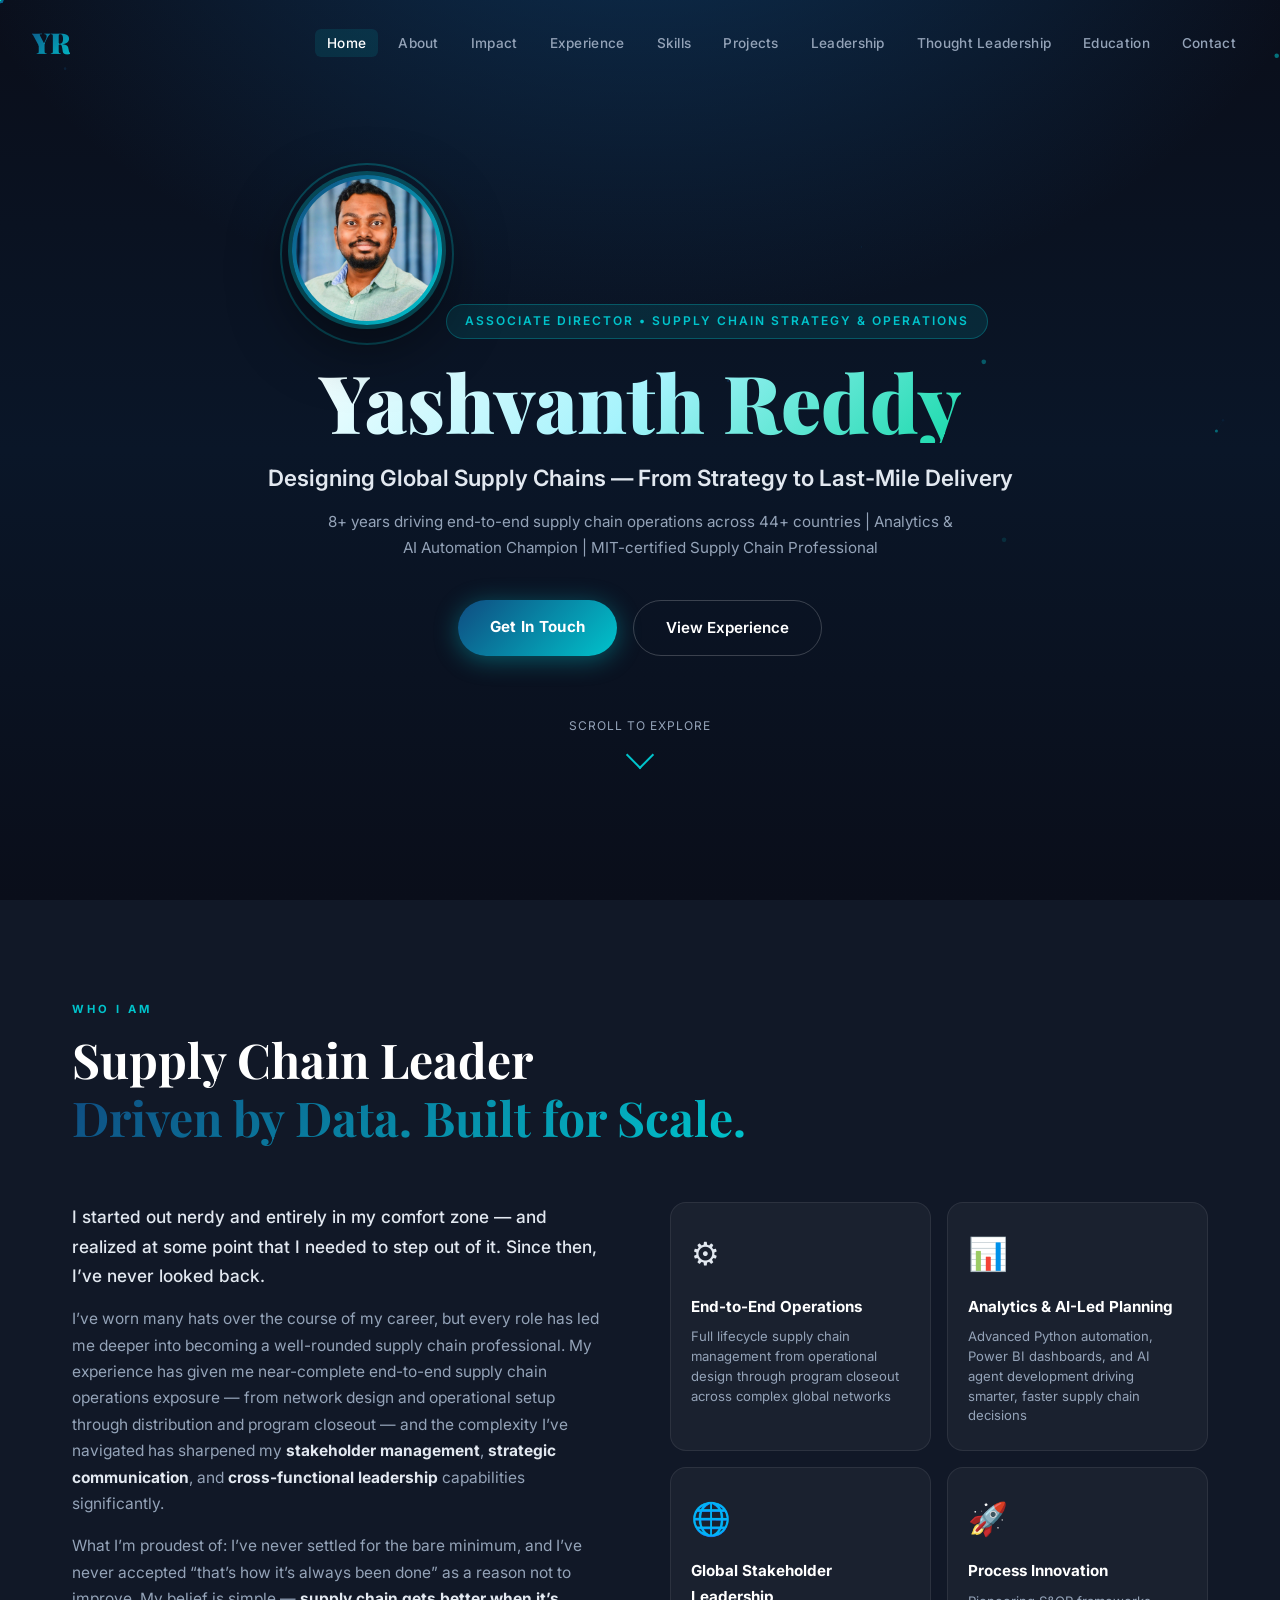
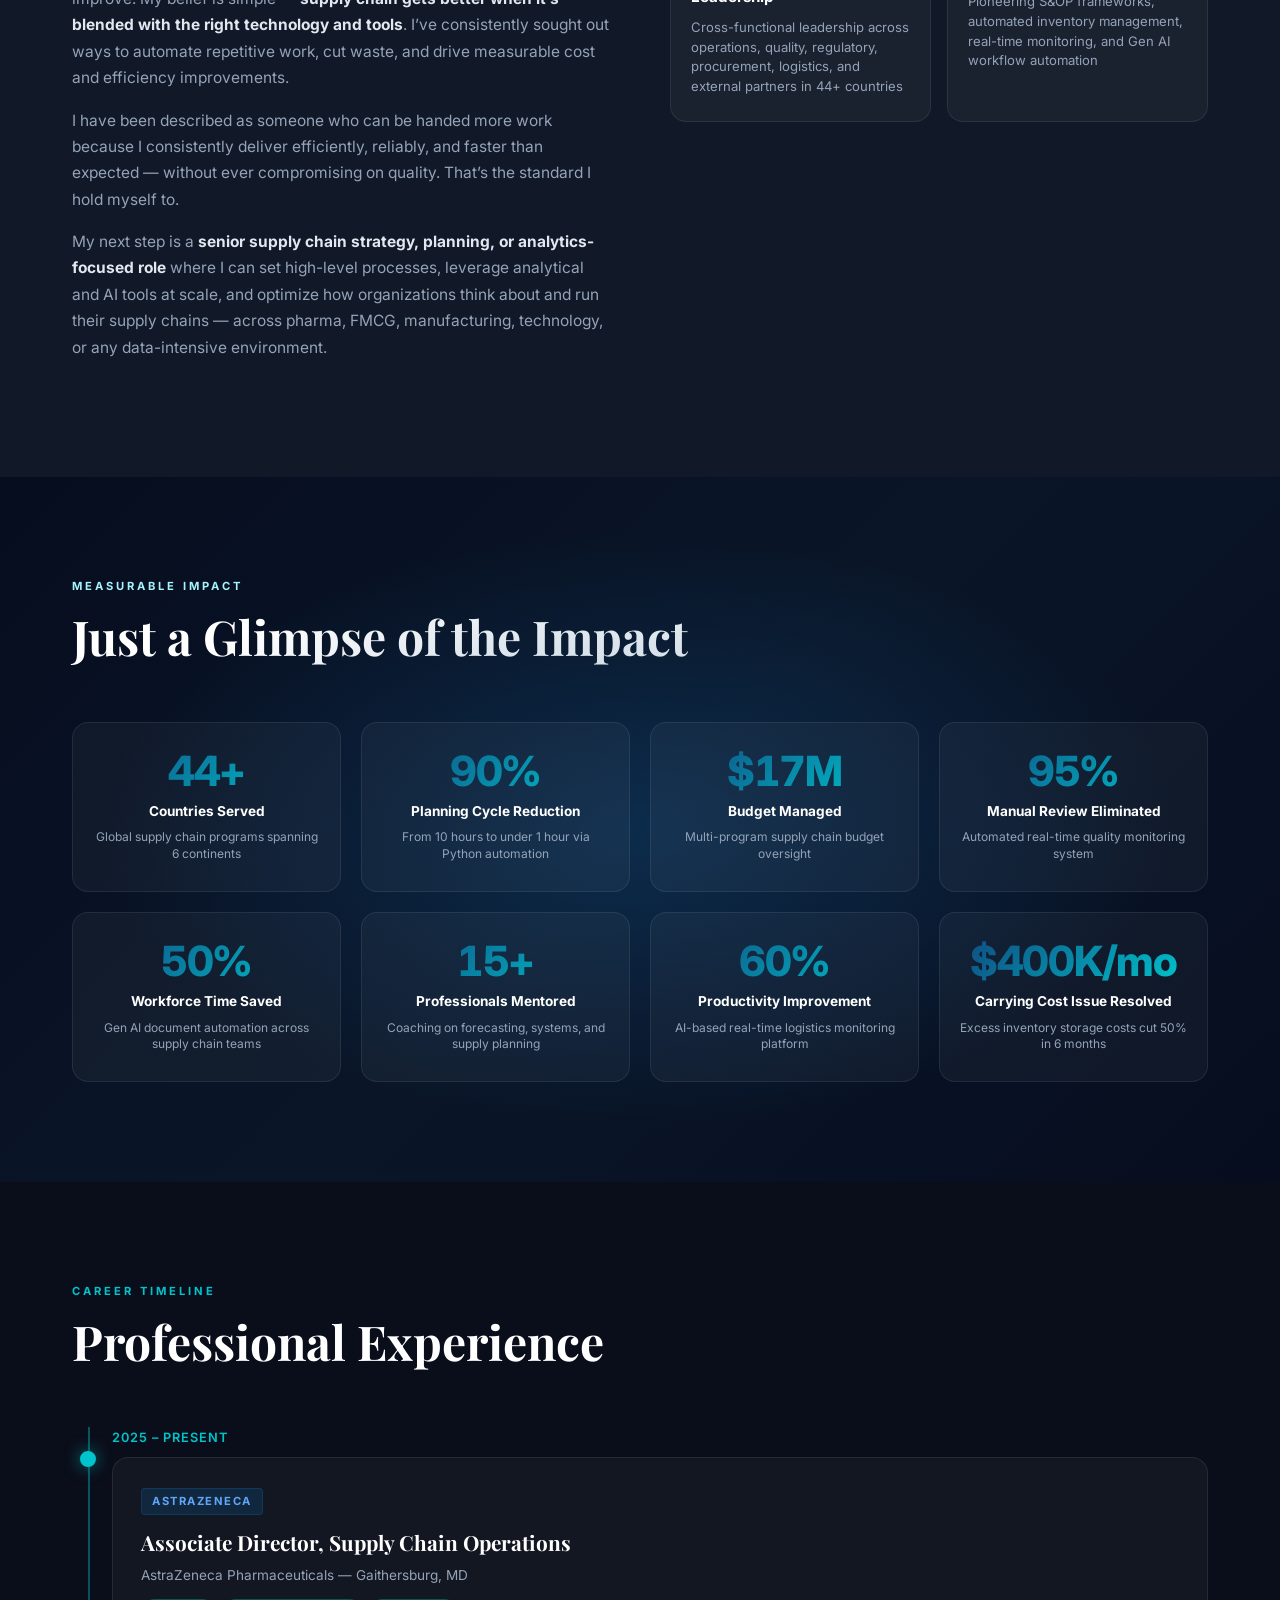
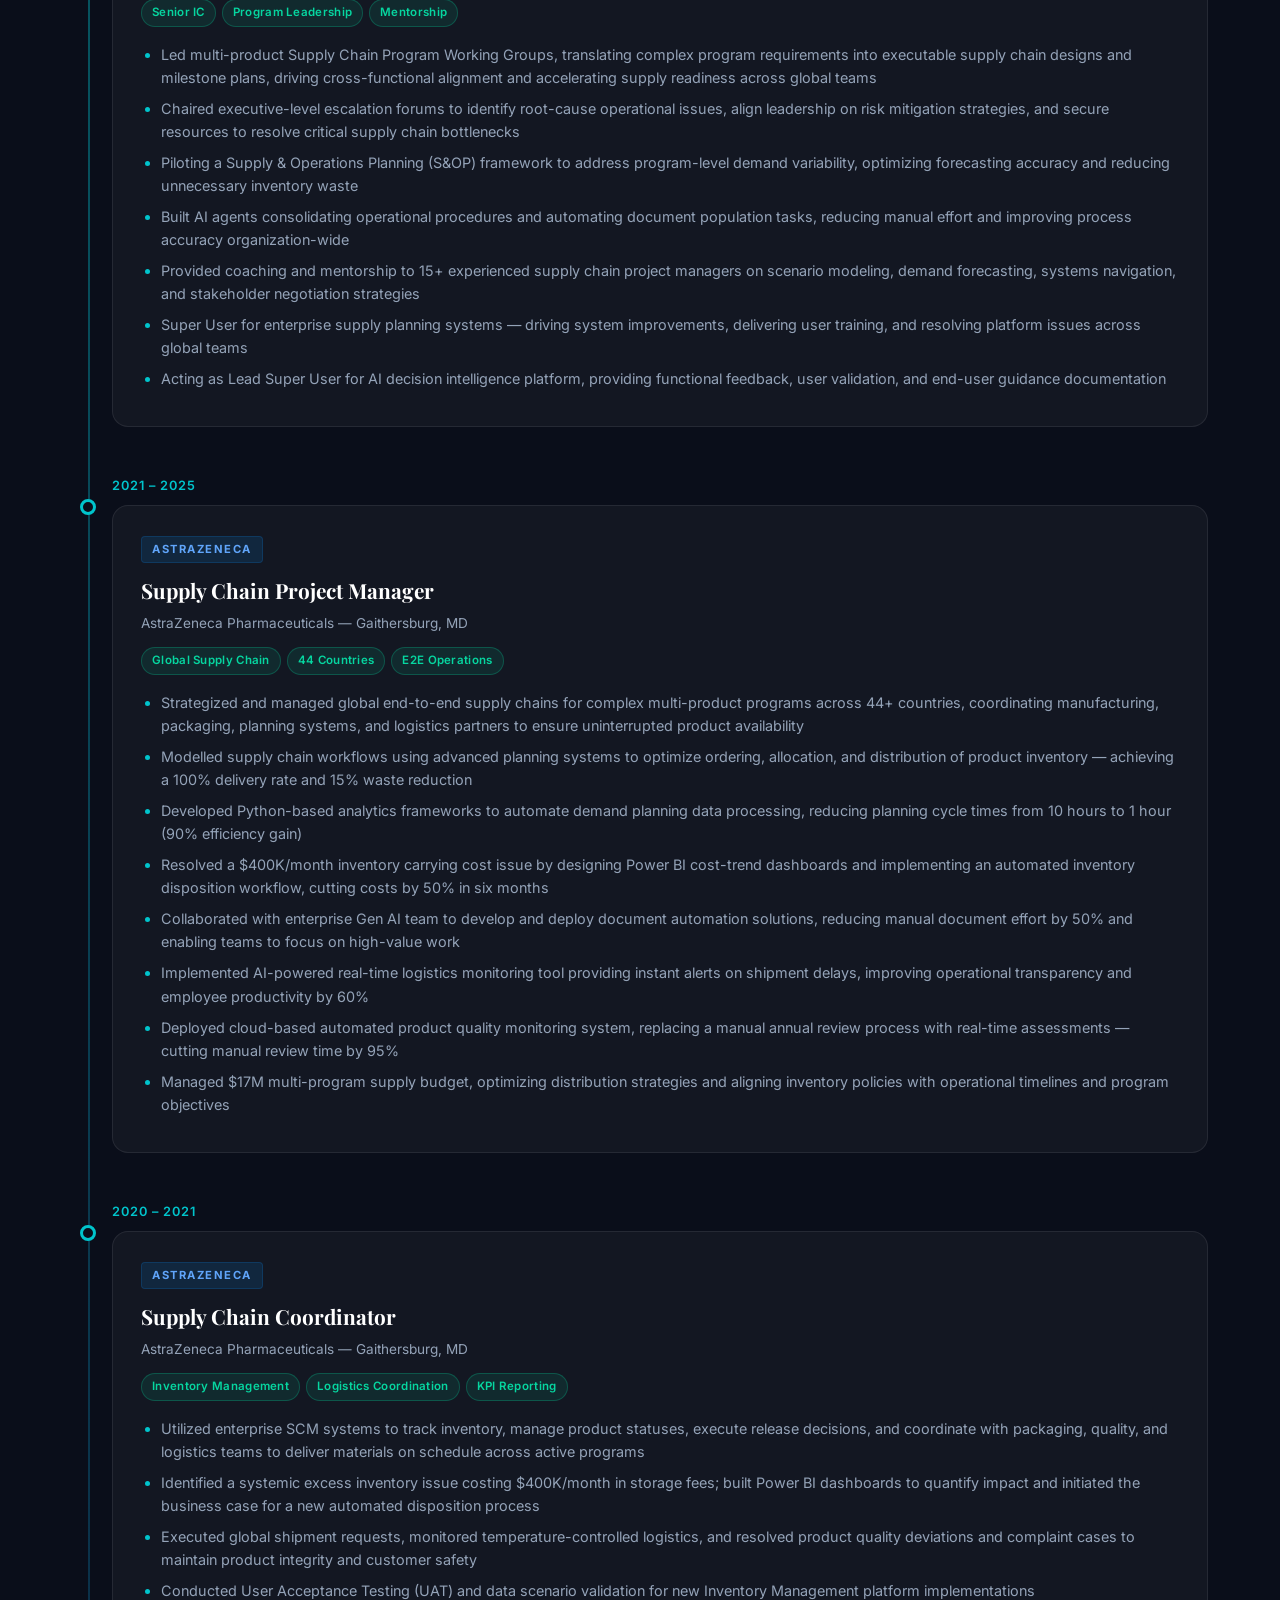
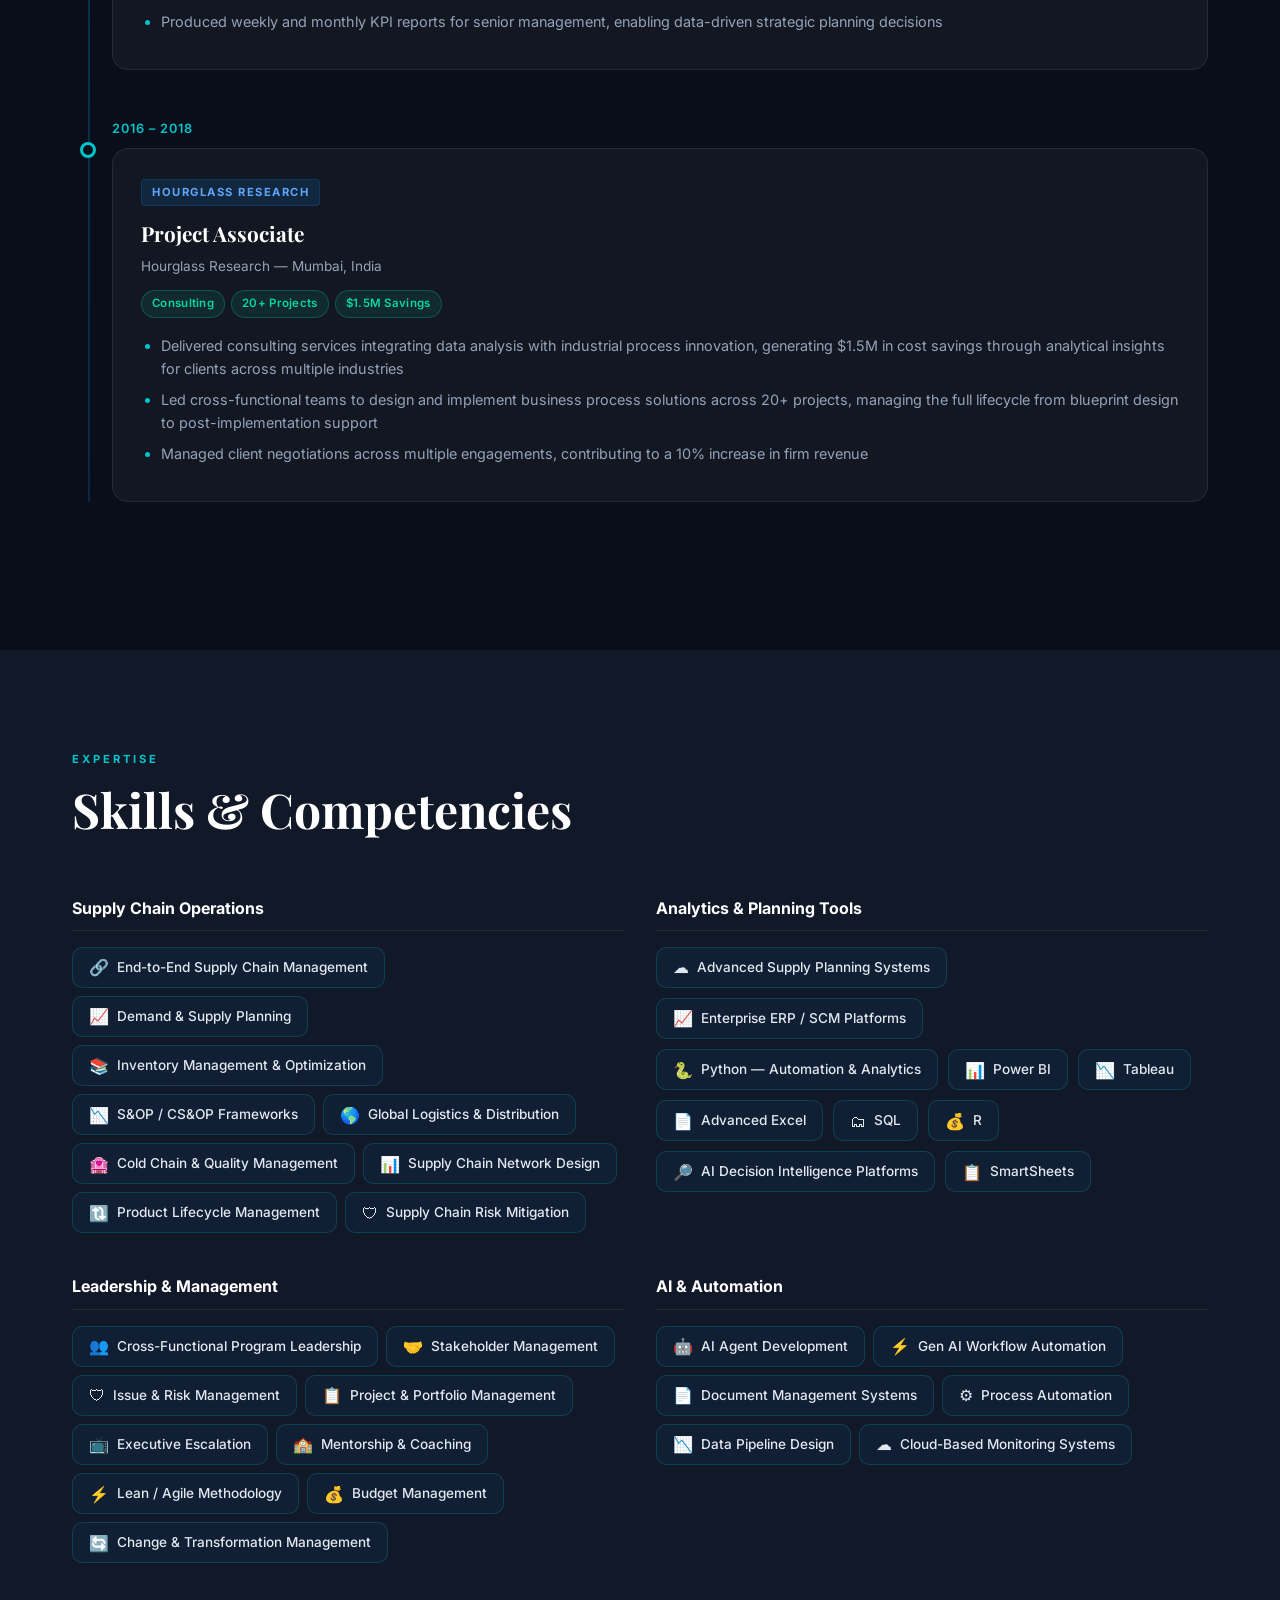
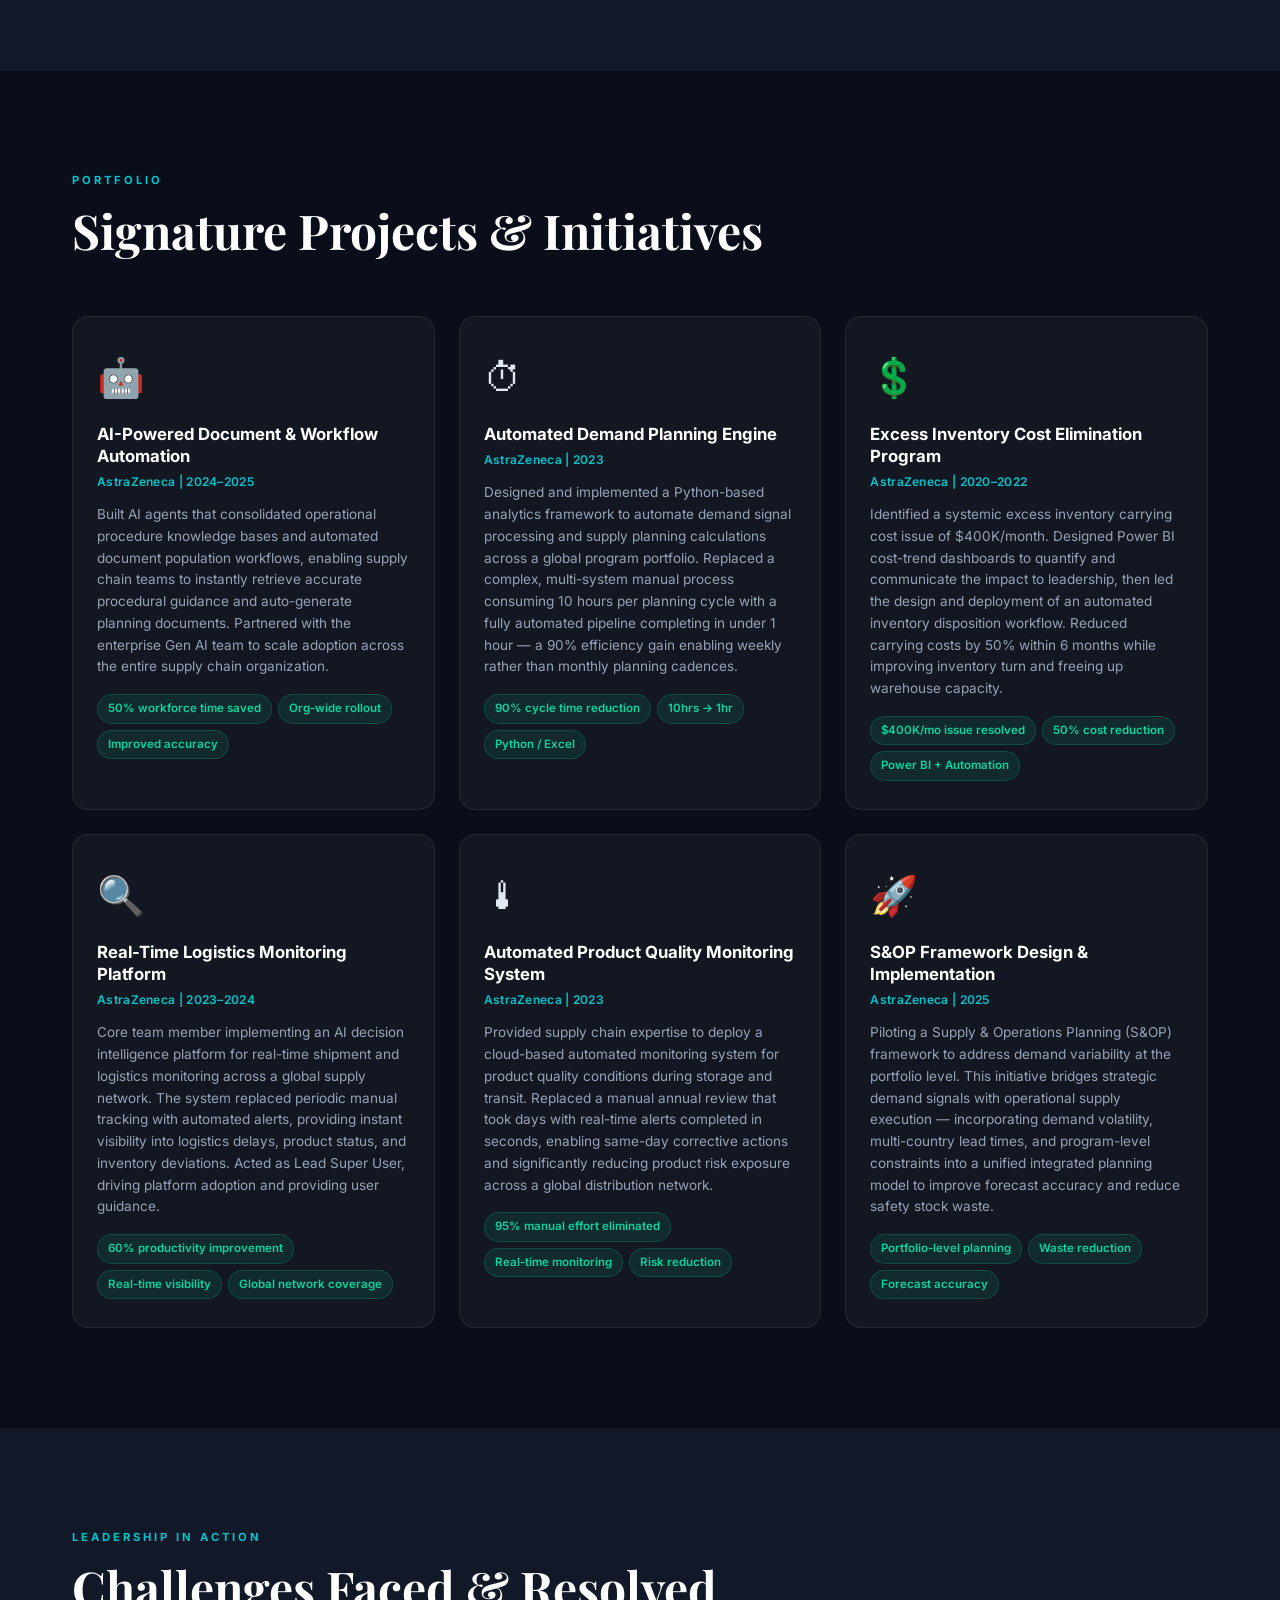
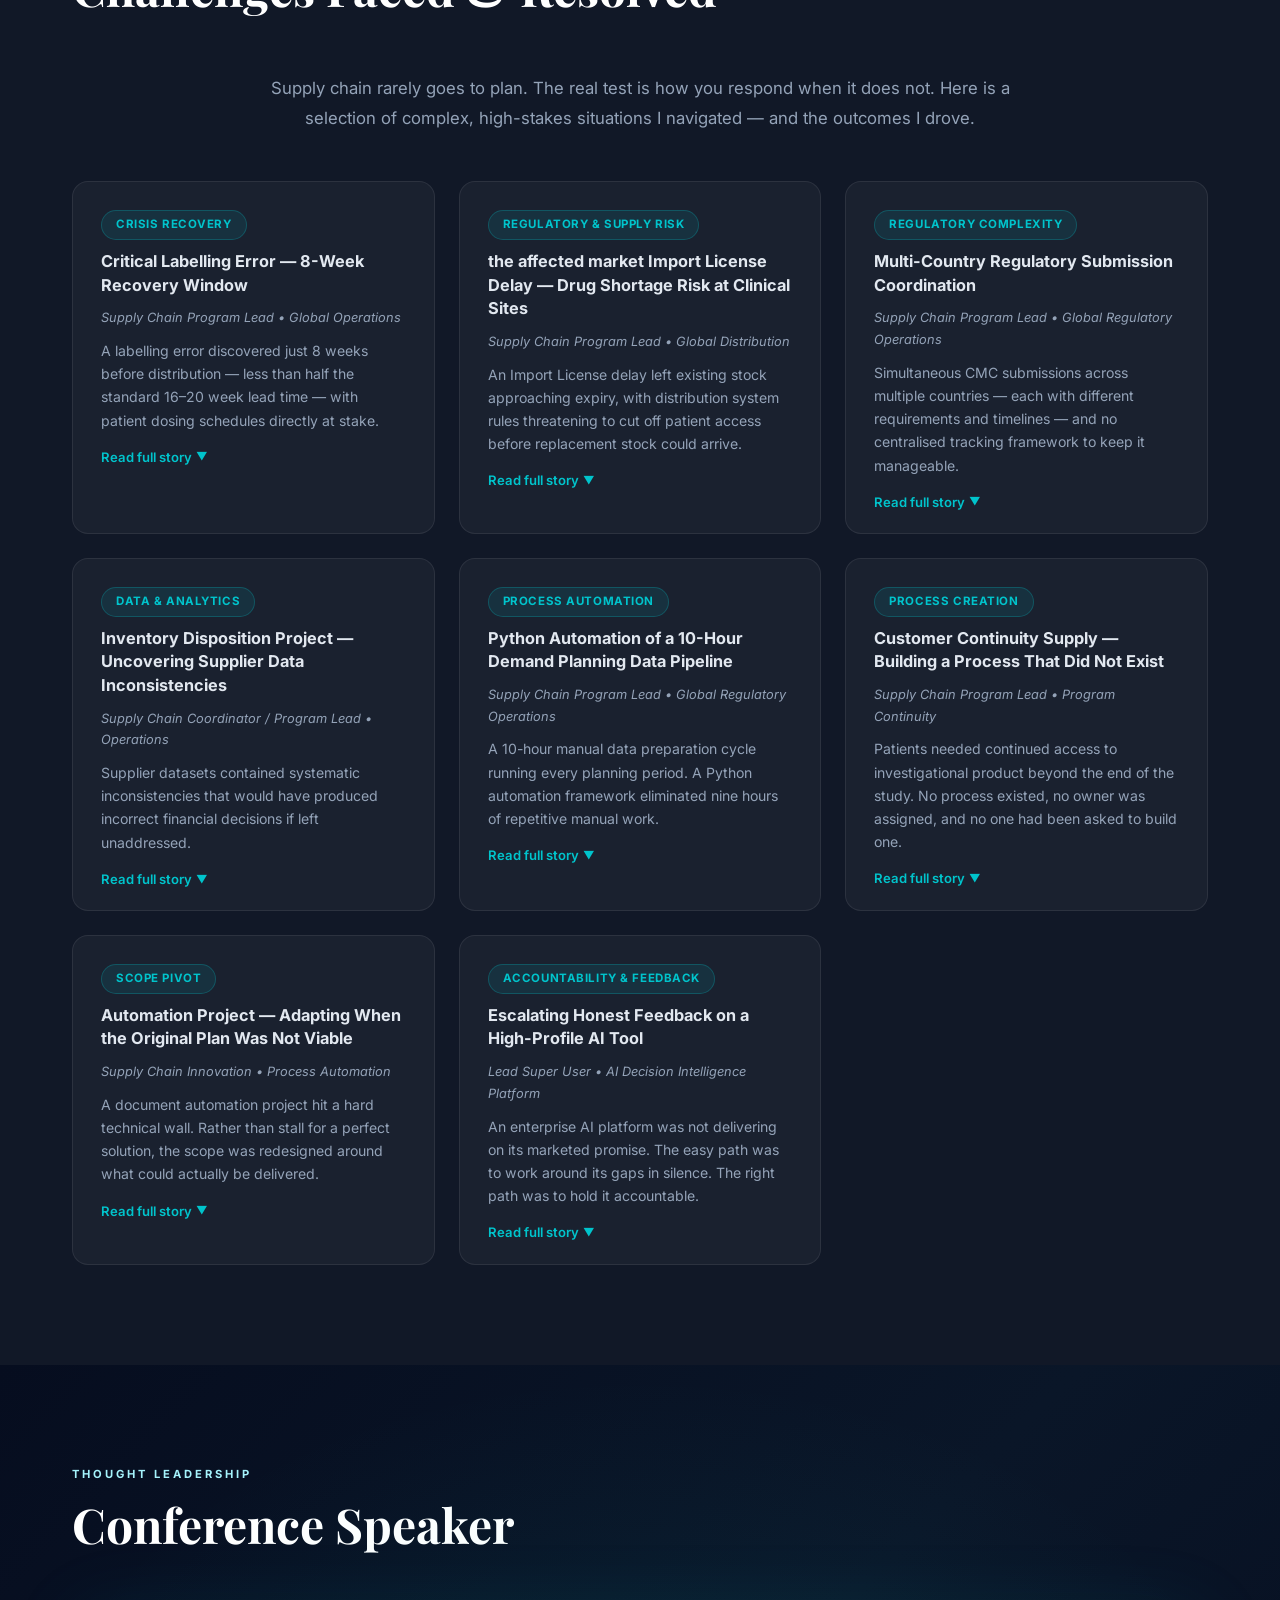
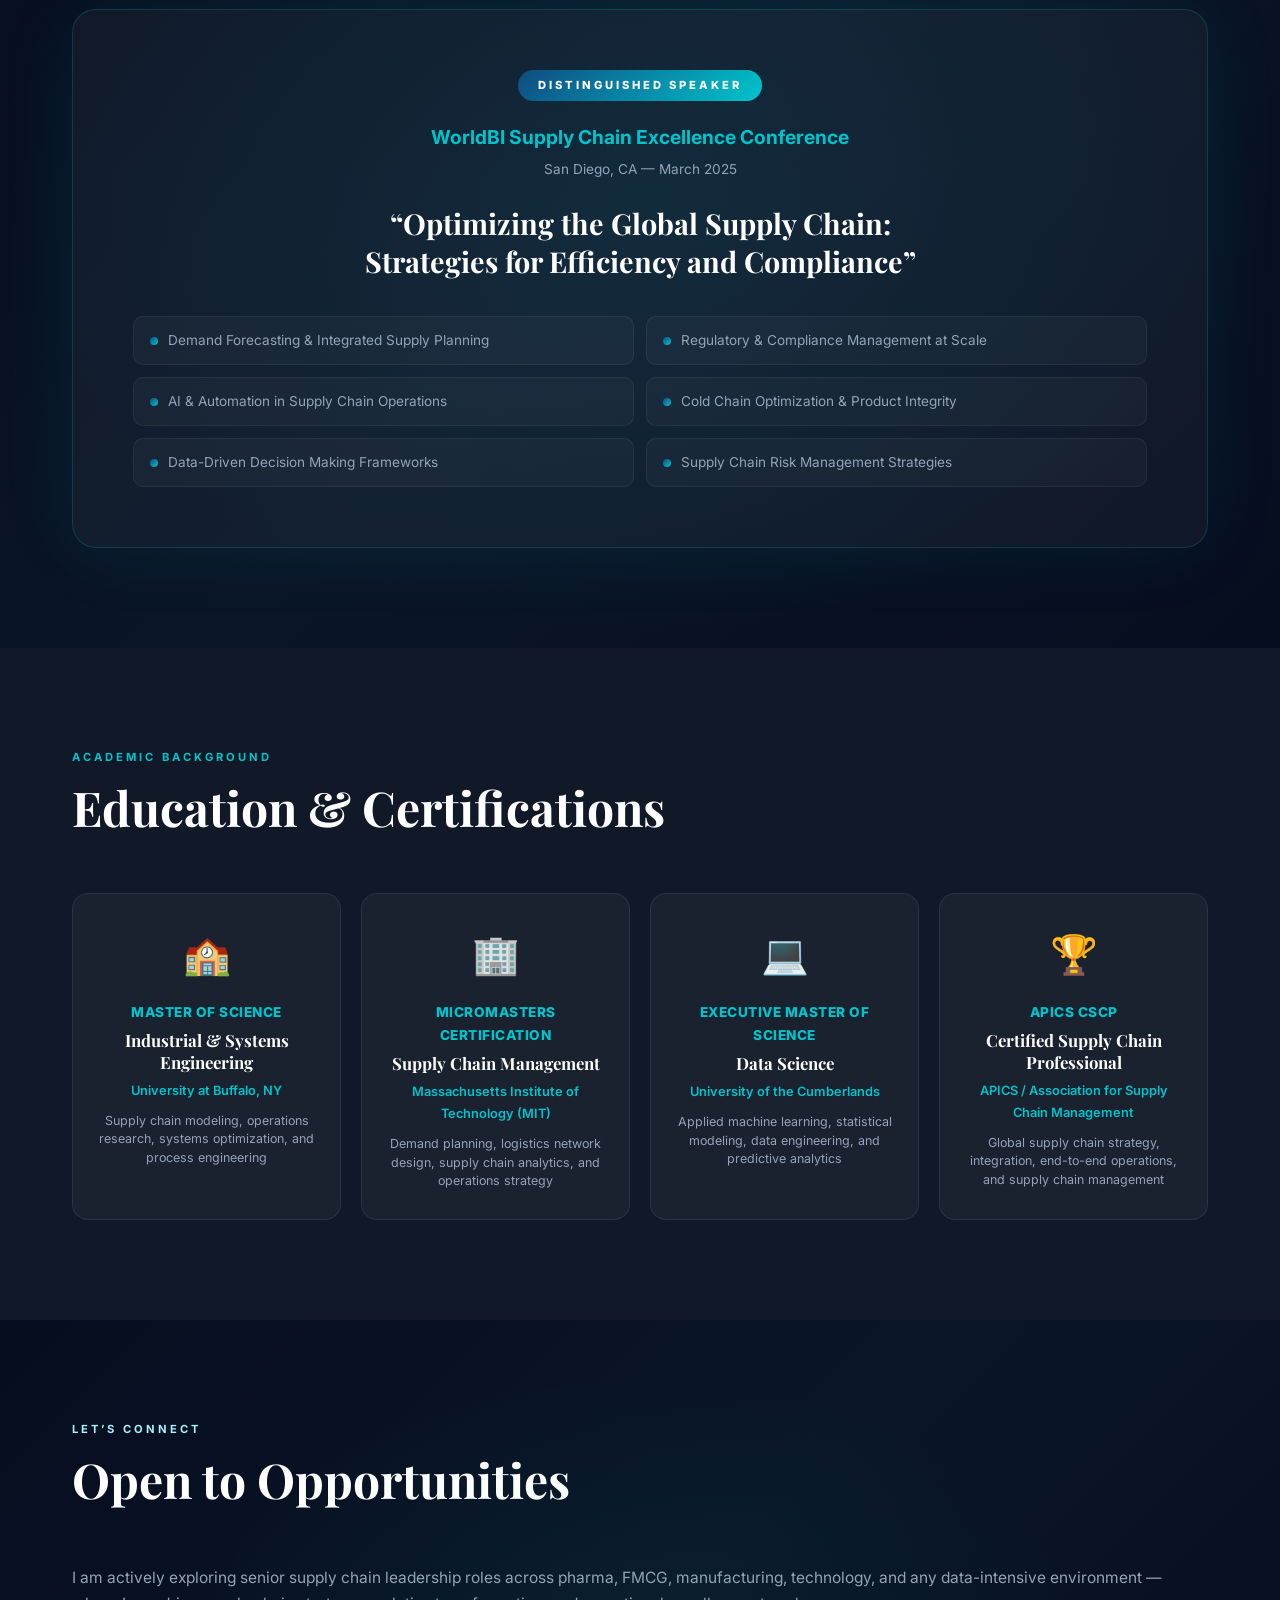
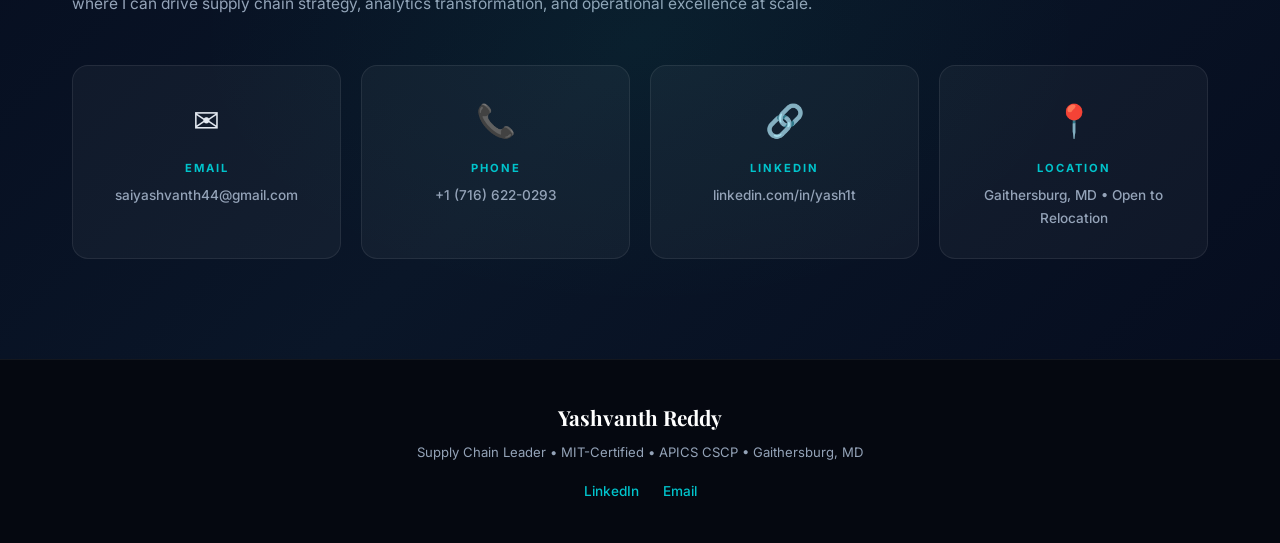
==== commit 22b81560: "Speaking title left-aligned, nav renamed to Thought Leadership, Aera removed from stories" ====
--- a/v2/index.html
+++ b/v2/index.html
@@ -23,7 +23,7 @@
       <li><a href="#skills">Skills</a></li>
       <li><a href="#projects">Projects</a></li>
       <li><a href="#stories">Leadership</a></li>
-      <li><a href="#speaking">Speaking</a></li>
+      <li><a href="#speaking">Thought Leadership</a></li>
       <li><a href="#education">Education</a></li>
       <li><a href="#contact">Contact</a></li>
     </ul>
@@ -511,7 +511,7 @@
 
       <div class="story-card">
         <div class="story-type-badge">Accountability &amp; Feedback</div>
-        <div class="story-title">Aera Platform &mdash; Escalating Honest Feedback on a High-Profile AI Tool</div>
+        <div class="story-title">Escalating Honest Feedback on a High-Profile AI Tool</div>
         <div class="story-context">Lead Super User &bull; AI Decision Intelligence Platform</div>
         <div class="story-summary">An enterprise AI platform was not delivering on its marketed promise. The easy path was to work around its gaps in silence. The right path was to hold it accountable.</div>
         <div class="story-body">
--- a/v2/style.css
+++ b/v2/style.css
@@ -866,8 +866,3 @@
   .hero-photo { width: 120px; height: 120px; }
 }
 
-/* ===================== SPEAKING SECTION ALIGNMENT FIX ===================== */
-#speaking .section-label,
-#speaking .section-title {
-  text-align: center;
-}
